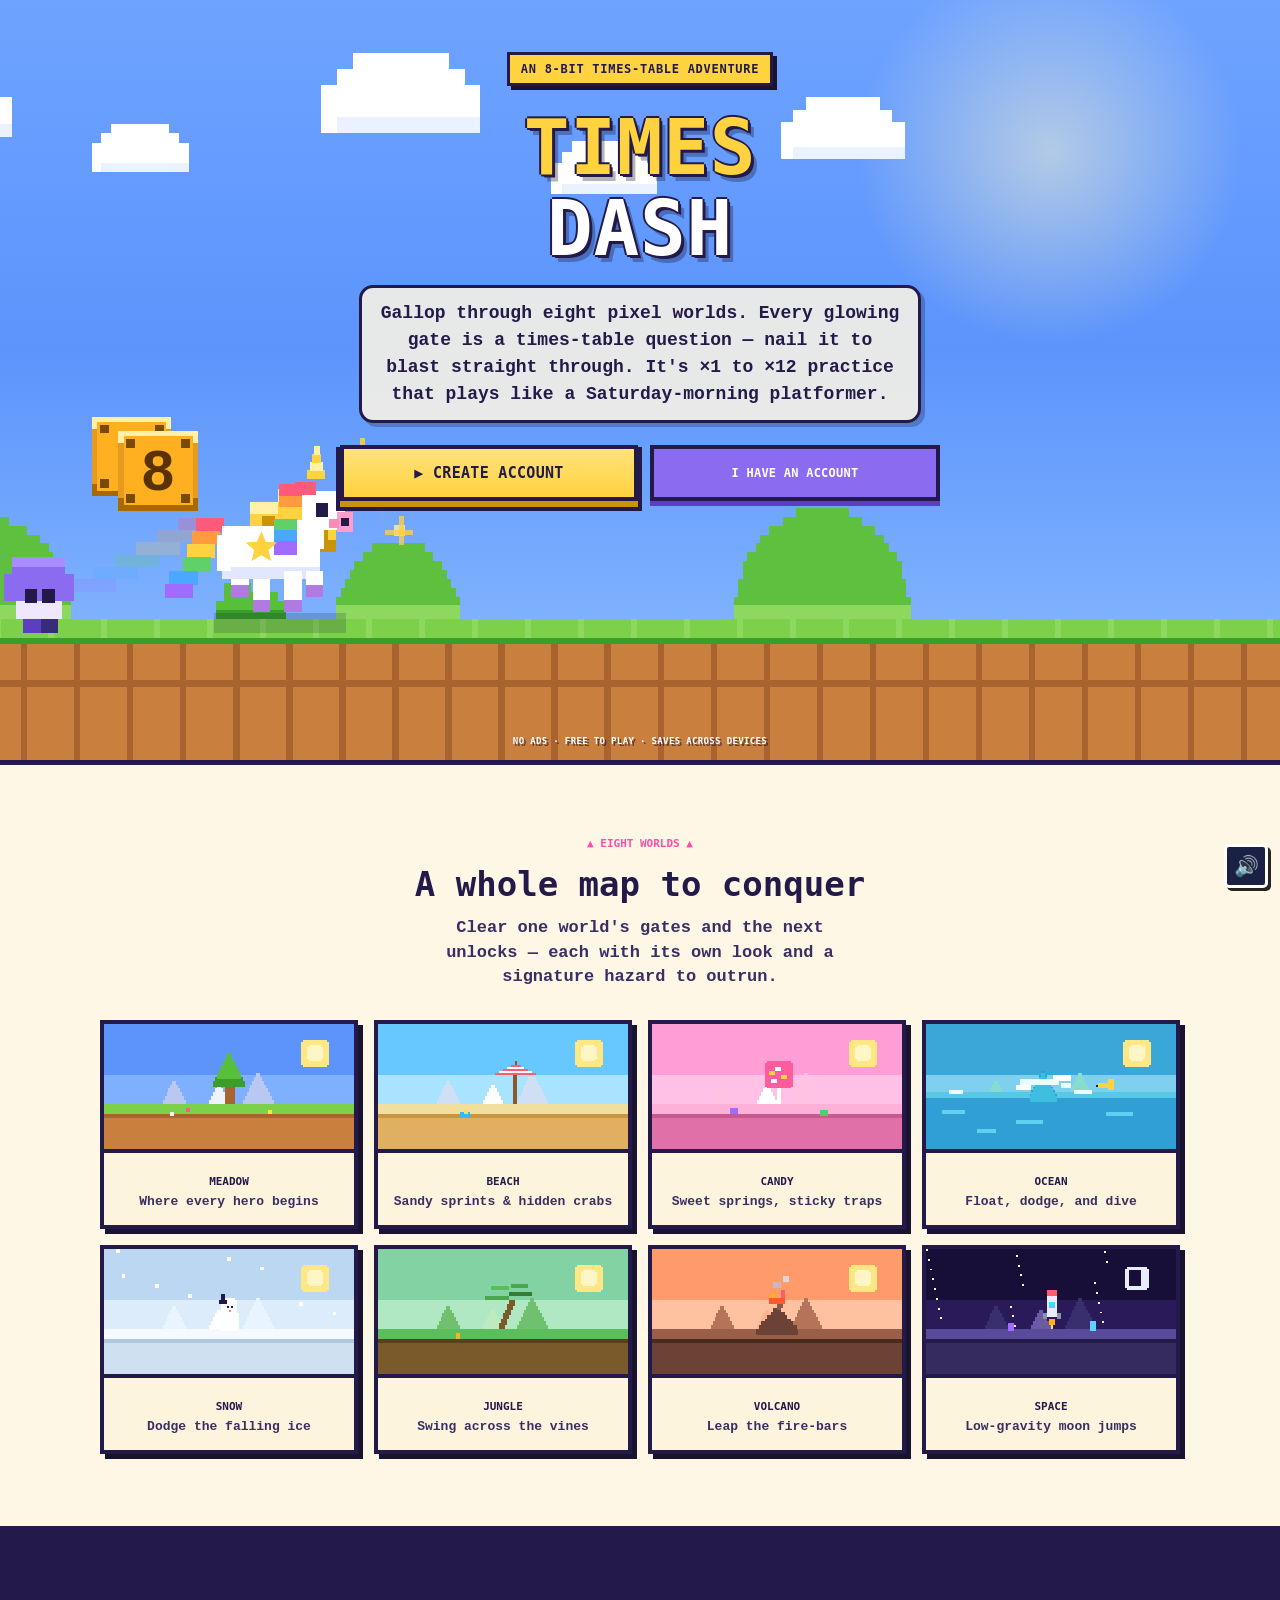
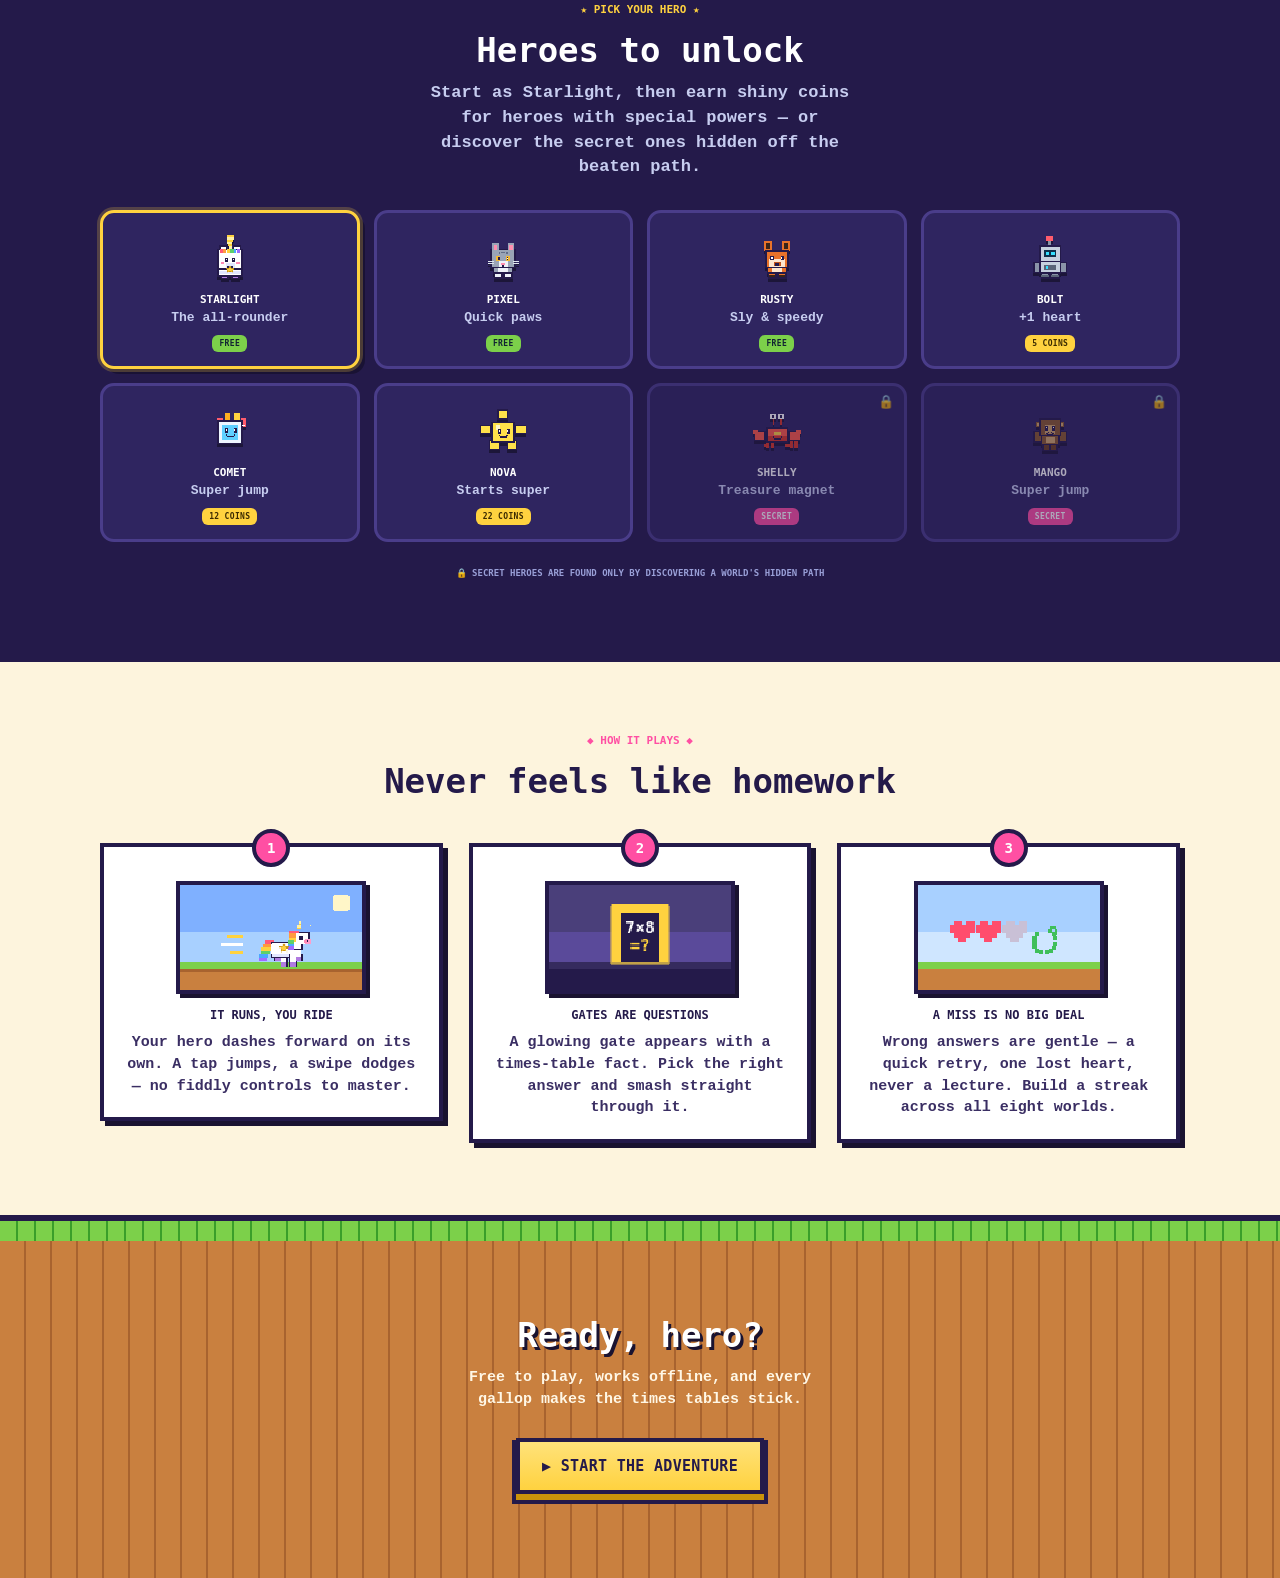
==== index.html @ eac1ff56 "Deploy tth-v100: exit-to-new-home + full-bleed desktop home Co-Authored-By: Claude Opus 4.8 <noreply" ====
<!doctype html>
<html lang="en">
<head>
  <meta charset="utf-8" />
  <meta name="viewport" content="width=device-width, initial-scale=1, viewport-fit=cover, maximum-scale=1, user-scalable=no" />
  <meta name="theme-color" content="#5b3df0" />

  <title>Times Dash</title>
  <meta name="description" content="Times Dash — a free times-tables adventure game with streaks, levels and badges. No ads, no cost." />

  <link rel="manifest" href="manifest.webmanifest" />
  <meta name="apple-mobile-web-app-capable" content="yes" />
  <meta name="mobile-web-app-capable" content="yes" />
  <meta name="apple-mobile-web-app-status-bar-style" content="black-translucent" />
  <meta name="apple-mobile-web-app-title" content="Times Dash" />
  <link rel="apple-touch-icon" href="icons/apple-touch-icon.png" />
  <link rel="icon" href="icons/icon-192.png" />

  <link rel="stylesheet" href="css/styles.css?v=33543551787990099" />
</head>
<body>
  <div id="app">

    <!-- ============ ARCADE SPLASH ============ -->
    <section class="screen screen--splash" data-screen="splash">
      <canvas id="splash-c"></canvas>
    </section>

    <!-- ============ LANDING ============ -->
    <section class="screen screen--landing" data-screen="landing">
      <div class="lp">
        <!-- ===== HERO ===== -->
        <div class="lp-hero">
          <canvas class="lp-scene" id="lp-scene" aria-hidden="true"></canvas>
          <div class="lp-hero__copy">
            <span class="lp-eyebrow">AN 8-BIT TIMES-TABLE ADVENTURE</span>
            <h1 class="lp-logo">TIMES<br /><span>DASH</span></h1>
            <p class="lp-tag">Gallop through eight pixel worlds. Every glowing gate is a times-table question — nail it to blast straight through. It's <b>×1 to ×12</b> practice that plays like a Saturday-morning platformer.</p>
            <div class="lp-cta" id="lp-cta-out">
              <button class="lp-btn lp-btn--play" id="lp-create" data-lp="create">▶ CREATE ACCOUNT</button>
              <button class="lp-btn lp-btn--ghost" id="lp-signin" data-lp="signin">I HAVE AN ACCOUNT</button>
            </div>
            <div class="lp-cta" id="lp-cta-in" hidden>
              <button class="lp-btn lp-btn--play" id="lp-play" data-lp="play">▶ PLAY</button>
            </div>
            <p class="lp-signedin" id="lp-signedin" hidden>You're already signed in as <b id="lp-user-email"></b> · <button class="lp-linkbtn" id="lp-signout">Sign out</button></p>
          </div>
          <div class="lp-trust">NO ADS · FREE TO PLAY · SAVES ACROSS DEVICES</div>
        </div>

        <!-- ===== WORLDS ===== -->
        <section class="lp-sec lp-worlds" id="lp-worlds">
          <div class="lp-kicker">▲ EIGHT WORLDS ▲</div>
          <h2 class="lp-h2">A whole map to conquer</h2>
          <p class="lp-sub">Clear one world's gates and the next unlocks — each with its own look and a signature hazard to outrun.</p>
          <div class="lp-wgrid">
            <div class="lp-wcard"><canvas class="lp-wcard__scene" width="128" height="64" data-world="0"></canvas><div class="lp-wcard__body"><div class="lp-wcard__name">MEADOW</div><div class="lp-wcard__desc">Where every hero begins</div></div></div>
            <div class="lp-wcard"><canvas class="lp-wcard__scene" width="128" height="64" data-world="1"></canvas><div class="lp-wcard__body"><div class="lp-wcard__name">BEACH</div><div class="lp-wcard__desc">Sandy sprints &amp; hidden crabs</div></div></div>
            <div class="lp-wcard"><canvas class="lp-wcard__scene" width="128" height="64" data-world="2"></canvas><div class="lp-wcard__body"><div class="lp-wcard__name">CANDY</div><div class="lp-wcard__desc">Sweet springs, sticky traps</div></div></div>
            <div class="lp-wcard"><canvas class="lp-wcard__scene" width="128" height="64" data-world="3"></canvas><div class="lp-wcard__body"><div class="lp-wcard__name">OCEAN</div><div class="lp-wcard__desc">Float, dodge, and dive</div></div></div>
            <div class="lp-wcard"><canvas class="lp-wcard__scene" width="128" height="64" data-world="4"></canvas><div class="lp-wcard__body"><div class="lp-wcard__name">SNOW</div><div class="lp-wcard__desc">Dodge the falling ice</div></div></div>
            <div class="lp-wcard"><canvas class="lp-wcard__scene" width="128" height="64" data-world="5"></canvas><div class="lp-wcard__body"><div class="lp-wcard__name">JUNGLE</div><div class="lp-wcard__desc">Swing across the vines</div></div></div>
            <div class="lp-wcard"><canvas class="lp-wcard__scene" width="128" height="64" data-world="6"></canvas><div class="lp-wcard__body"><div class="lp-wcard__name">VOLCANO</div><div class="lp-wcard__desc">Leap the fire-bars</div></div></div>
            <div class="lp-wcard"><canvas class="lp-wcard__scene" width="128" height="64" data-world="7"></canvas><div class="lp-wcard__body"><div class="lp-wcard__name">SPACE</div><div class="lp-wcard__desc">Low-gravity moon jumps</div></div></div>
          </div>
        </section>

        <!-- ===== HEROES ===== -->
        <section class="lp-sec lp-heroes">
          <div class="lp-kicker">★ PICK YOUR HERO ★</div>
          <h2 class="lp-h2">Heroes to unlock</h2>
          <p class="lp-sub">Start as Starlight, then earn shiny coins for heroes with special powers — or discover the secret ones hidden off the beaten path.</p>
          <div class="lp-hgrid">
            <div class="lp-hcard lp-hcard--star"><canvas class="lp-hcard__ava" width="80" height="60" data-hero="unicorn"></canvas><div class="lp-hcard__name">STARLIGHT</div><div class="lp-hcard__role">The all-rounder</div><span class="lp-tag2 lp-tag2--free">FREE</span></div>
            <div class="lp-hcard"><canvas class="lp-hcard__ava" width="80" height="60" data-hero="cat"></canvas><div class="lp-hcard__name">PIXEL</div><div class="lp-hcard__role">Quick paws</div><span class="lp-tag2 lp-tag2--free">FREE</span></div>
            <div class="lp-hcard"><canvas class="lp-hcard__ava" width="80" height="60" data-hero="fox"></canvas><div class="lp-hcard__name">RUSTY</div><div class="lp-hcard__role">Sly &amp; speedy</div><span class="lp-tag2 lp-tag2--free">FREE</span></div>
            <div class="lp-hcard"><canvas class="lp-hcard__ava" width="80" height="60" data-hero="robo"></canvas><div class="lp-hcard__name">BOLT</div><div class="lp-hcard__role">+1 heart</div><span class="lp-tag2 lp-tag2--power">5 COINS</span></div>
            <div class="lp-hcard"><canvas class="lp-hcard__ava" width="80" height="60" data-hero="comet"></canvas><div class="lp-hcard__name">COMET</div><div class="lp-hcard__role">Super jump</div><span class="lp-tag2 lp-tag2--power">12 COINS</span></div>
            <div class="lp-hcard"><canvas class="lp-hcard__ava" width="80" height="60" data-hero="nova"></canvas><div class="lp-hcard__name">NOVA</div><div class="lp-hcard__role">Starts super</div><span class="lp-tag2 lp-tag2--power">22 COINS</span></div>
            <div class="lp-hcard lp-hcard--locked"><span class="lp-lock">🔒</span><canvas class="lp-hcard__ava" width="80" height="60" data-hero="shelly"></canvas><div class="lp-hcard__name">SHELLY</div><div class="lp-hcard__role">Treasure magnet</div><span class="lp-tag2 lp-tag2--secret">SECRET</span></div>
            <div class="lp-hcard lp-hcard--locked"><span class="lp-lock">🔒</span><canvas class="lp-hcard__ava" width="80" height="60" data-hero="mango"></canvas><div class="lp-hcard__name">MANGO</div><div class="lp-hcard__role">Super jump</div><span class="lp-tag2 lp-tag2--secret">SECRET</span></div>
          </div>
          <p class="lp-note">🔒 SECRET HEROES ARE FOUND ONLY BY DISCOVERING A WORLD'S HIDDEN PATH</p>
        </section>

        <!-- ===== HOW IT PLAYS ===== -->
        <section class="lp-sec lp-how">
          <div class="lp-kicker">◆ HOW IT PLAYS ◆</div>
          <h2 class="lp-h2">Never feels like homework</h2>
          <div class="lp-steps">
            <div class="lp-step"><div class="lp-step__n">1</div><div class="lp-step__ill"><canvas class="lp-step__scene" width="132" height="76" data-how="0"></canvas></div><div class="lp-step__t">IT RUNS, YOU RIDE</div><div class="lp-step__d">Your hero dashes forward on its own. A tap jumps, a swipe dodges — no fiddly controls to master.</div></div>
            <div class="lp-step"><div class="lp-step__n">2</div><div class="lp-step__ill"><canvas class="lp-step__scene" width="132" height="76" data-how="1"></canvas></div><div class="lp-step__t">GATES ARE QUESTIONS</div><div class="lp-step__d">A glowing gate appears with a times-table fact. Pick the right answer and smash straight through it.</div></div>
            <div class="lp-step"><div class="lp-step__n">3</div><div class="lp-step__ill"><canvas class="lp-step__scene" width="132" height="76" data-how="2"></canvas></div><div class="lp-step__t">A MISS IS NO BIG DEAL</div><div class="lp-step__d">Wrong answers are gentle — a quick retry, one lost heart, never a lecture. Build a streak across all eight worlds.</div></div>
          </div>
        </section>

        <!-- ===== FINAL CTA ===== -->
        <section class="lp-final">
          <div class="lp-final__grass"></div>
          <div class="lp-final__inner">
            <h2 class="lp-h2 lp-h2--light">Ready, hero?</h2>
            <p class="lp-final__sub">Free to play, works offline, and every gallop makes the times tables stick.</p>
            <button class="lp-btn lp-btn--play" id="lp-create2" data-lp="create">▶ START THE ADVENTURE</button>
          </div>
        </section>
      </div>
    </section>

    <!-- ============ PROFILES PICKER ============ -->
    <section class="screen screen--profiles" data-screen="profiles">
      <div class="profiles-head">
        <h1 class="profiles__title">Who's playing?</h1>
        <p class="profiles__sub">Tap your character</p>
      </div>
      <div class="profiles-grid" id="profiles-grid"></div>
    </section>

    <!-- ============ SIGN IN (parent) ============ -->
    <section class="screen screen--signin" data-screen="signin">
      <div class="topbar">
        <button class="btn-back" id="si-back" aria-label="Back">‹</button>
        <h2 class="topbar__title">Sign in</h2><div class="topbar__spacer"></div>
      </div>
      <div class="cloud-intro">
        <span class="cloud-intro__emoji">👋</span>
        <p class="cloud-intro__text">Sign in with your family account to load your kids and their progress on this device.</p>
      </div>
      <p class="picker-label">Email</p>
      <input class="name-input" id="si-email" type="email" autocomplete="email" autocapitalize="off" placeholder="you@example.com" />
      <p class="picker-label">Password</p>
      <input class="name-input" id="si-pass" type="password" autocomplete="current-password" placeholder="Your password" />
      <p class="cloud-err" id="si-err" hidden></p>
      <p class="cloud-msg" id="si-msg" hidden></p>
      <button class="btn-primary" id="si-go" disabled>Sign in ➜</button>
      <button class="link-btn" id="si-forgot" type="button">Forgot password?</button>
    </section>

    <!-- ============ CREATE FAMILY ACCOUNT (parent) ============ -->
    <section class="screen screen--signup" data-screen="signup">
      <div class="topbar">
        <button class="btn-back" id="su-back" aria-label="Back">‹</button>
        <h2 class="topbar__title">Create account</h2><div class="topbar__spacer"></div>
      </div>
      <div class="cloud-intro">
        <span class="cloud-intro__emoji">🏡</span>
        <p class="cloud-intro__text">Create a family account. Next you'll add your kids — their progress saves here and follows you to any device.</p>
      </div>
      <p class="picker-label">Parent email</p>
      <input class="name-input" id="su-email" type="email" autocomplete="email" autocapitalize="off" placeholder="you@example.com" />
      <p class="picker-label">Password (6+ characters)</p>
      <input class="name-input" id="su-pass" type="password" autocomplete="new-password" placeholder="Choose a password" />
      <p class="picker-label">Confirm password</p>
      <input class="name-input" id="su-pass2" type="password" autocomplete="new-password" placeholder="Type it again" />
      <p class="cloud-err" id="su-err" hidden></p>
      <button class="btn-primary" id="su-next">Next: add your kids ➜</button>
    </section>

    <!-- ============ ADD KIDS (signup step 2) ============ -->
    <section class="screen screen--kids" data-screen="kids">
      <div class="topbar">
        <button class="btn-back" id="kids-back" aria-label="Back">‹</button>
        <h2 class="topbar__title">Add your kids</h2><div class="topbar__spacer"></div>
      </div>
      <div class="kids-list" id="kids-list"></div>
      <p class="rep-note" id="kids-count">No kids yet — add at least one.</p>
      <p class="picker-label">Kid's name</p>
      <input class="name-input" id="kid-name" type="text" maxlength="16" autocomplete="off" autocapitalize="words" placeholder="e.g. Mia" />
      <p class="picker-label">Pick a character</p>
      <div class="avatar-grid" id="kid-avatars"></div>
      <p class="cloud-err" id="kids-err" hidden></p>
      <button class="btn-secondary" id="kid-add" disabled>＋ Add this kid</button>
      <button class="btn-primary" id="kids-done" disabled>Start playing 🎉</button>
    </section>

    <!-- ============ RESET PASSWORD (from email link) ============ -->
    <section class="screen screen--reset" data-screen="reset">
      <div class="cloud-intro">
        <span class="cloud-intro__emoji">🔑</span>
        <p class="cloud-intro__text">Set a new password for your family account.</p>
      </div>
      <p class="picker-label">New password (6+ characters)</p>
      <input class="name-input" id="rp-pass" type="password" autocomplete="new-password" placeholder="New password" />
      <p class="picker-label">Confirm new password</p>
      <input class="name-input" id="rp-pass2" type="password" autocomplete="new-password" placeholder="Type it again" />
      <p class="cloud-err" id="rp-err" hidden></p>
      <button class="btn-primary" id="rp-go" disabled>Set password &amp; sign in ➜</button>
    </section>

    <!-- ============ ACCOUNT SETTINGS (from Grown-ups) ============ -->
    <section class="screen screen--account" data-screen="account">
      <div class="topbar">
        <button class="btn-back" id="ac-back" aria-label="Back">‹</button>
        <h2 class="topbar__title">Account</h2><div class="topbar__spacer"></div>
      </div>
      <p class="cloud-msg" id="ac-msg" hidden></p>
      <p class="cloud-err" id="ac-err" hidden></p>
      <p class="picker-label">Account email</p>
      <input class="name-input" id="ac-email" type="email" autocomplete="email" autocapitalize="off" placeholder="you@example.com" />
      <button class="btn-secondary" id="ac-email-go">Update email</button>
      <p class="picker-label" style="margin-top:20px">New password (6+ characters)</p>
      <input class="name-input" id="ac-newpass" type="password" autocomplete="new-password" placeholder="New password" />
      <p class="picker-label">Confirm new password</p>
      <input class="name-input" id="ac-newpass2" type="password" autocomplete="new-password" placeholder="Type it again" />
      <button class="btn-secondary" id="ac-pass-go">Change password</button>
    </section>

    <!-- ============ NEW PROFILE ============ -->
    <section class="screen screen--profile-new" data-screen="profile-new">
      <div class="topbar">
        <button class="btn-back" id="pn-back" aria-label="Back">‹</button>
        <h2 class="topbar__title" id="pn-title">New Player</h2><div class="topbar__spacer"></div>
      </div>
      <p class="picker-label">Pick a character</p>
      <div class="avatar-grid" id="avatar-grid"></div>
      <p class="picker-label">What's your name?</p>
      <input class="name-input" id="pn-name" type="text" maxlength="12" autocomplete="off"
             autocapitalize="words" placeholder="Type a name" />
      <button class="btn-primary" id="pn-create" disabled>Create player 🎉</button>
    </section>

    <!-- ============ HOME / DASHBOARD ============ -->
    <section class="screen screen--home is-active" data-screen="home">
      <div class="ql">
        <header class="ql-hud">
          <button class="ql-chip ql-who" id="player-switch" aria-label="Switch player">
            <span class="ql-av"><canvas id="ps-av-c" width="40" height="40" aria-hidden="true"></canvas></span>
            <span class="ql-who__meta">
              <span class="ql-who__name" id="ps-name">Player</span>
              <span class="ql-who__lvl"><span class="ql-star">★</span> Lv. <b id="level-num">1</b> · <span id="rank-name">Rookie</span></span>
            </span>
            <span class="cloud-badge" id="cloud-badge" hidden aria-label="Saved online">☁︎</span>
          </button>
          <div class="ql-chip ql-xp"><span class="ql-xpbar"><i id="xp-fill"></i></span><span class="ql-xpnum" id="xp-text">0 XP</span></div>
          <div class="ql-spacer"></div>
          <button class="ql-chip ql-stat" data-go="badges" aria-label="Your streak">
            <canvas class="streak-flame-c" data-pix="flame" data-s="2" aria-hidden="true"></canvas>
            <span class="ql-stat__col"><b class="streak-num" id="streak-num">0</b><small>DAY STREAK</small></span>
            <span class="streak-freeze" id="streak-freeze" hidden title="Streak freeze ready">❄️</span>
          </button>
          <div class="ql-chip ql-stat"><canvas data-pix="coin" data-s="2" aria-hidden="true"></canvas><b id="hub-coins">0</b></div>
          <div class="ql-chip ql-stat"><canvas data-pix="gem" data-s="2" aria-hidden="true"></canvas><b id="hub-gems">0</b></div>
        </header>

        <div class="ql-stage">
          <div class="ql-titlebar"><h1 class="ql-title"><span class="ql-s">★</span> QUEST LAND <span class="ql-s">★</span></h1><p class="ql-sub">Choose your next world!</p></div>
          <div class="ql-rows" id="ql-worlds"></div>
          <div class="ql-ground">
            <div class="ql-primary">
              <button class="ql-btn ql-btn--daily" id="daily-challenge">
                <span class="ql-bic"><canvas data-pix="bolt" data-s="3" aria-hidden="true"></canvas></span>
                <span class="ql-bt"><b>Daily Quest</b><small id="cta-sub">20 questions</small></span>
              </button>
              <button class="ql-btn ql-btn--practice" data-go="practice-setup">
                <span class="ql-bic"><canvas data-pix="target" data-s="3" aria-hidden="true"></canvas></span>
                <span class="ql-bt"><b>Practice</b><small>Train tricky questions</small></span>
              </button>
              <button class="ql-btn ql-btn--badges" data-go="badges">
                <span class="ql-bic"><canvas data-pix="star" data-s="3" aria-hidden="true"></canvas></span>
                <span class="ql-bt"><b>Badges</b><small id="badge-sub">See your rewards</small></span>
              </button>
            </div>
            <div class="ql-secondary">
              <button class="ql-schip" id="ql-heroes"><span class="ql-schip__ic">🦄</span> HEROES</button>
              <button class="ql-schip" data-go="parent"><span class="ql-schip__ic">🔒</span> GROWN-UPS</button>
              <button class="ql-schip" data-go="feedback"><span class="ql-schip__ic">💬</span> FEEDBACK</button>
            </div>
          </div>
        </div>
      </div>
    </section>

    <!-- ============ LEARN ============ -->
    <section class="screen screen--learn" data-screen="learn">
      <div class="topbar">
        <button class="btn-back" data-go="home" aria-label="Back home">‹</button>
        <h2 class="topbar__title">Learn</h2><div class="topbar__spacer"></div>
      </div>
      <p class="picker-label">Pick a table to study</p>
      <div class="number-grid" id="learn-picker"></div>
      <div class="table-list" id="learn-table" hidden></div>
    </section>

    <!-- ============ QUIZ SETUP ============ -->
    <section class="screen screen--setup" data-screen="quiz-setup">
      <div class="topbar">
        <button class="btn-back" data-go="home" aria-label="Back home">‹</button>
        <h2 class="topbar__title">Quiz</h2><div class="topbar__spacer"></div>
      </div>
      <p class="picker-label">Which tables?</p>
      <div class="number-grid number-grid--multi" id="quiz-picker"></div>
      <div class="setup-actions">
        <button class="chip" data-select-all="quiz">All 1–12</button>
        <button class="chip" data-clear="quiz">Clear</button>
      </div>
      <div class="seg" id="quiz-mode">
        <span class="seg__label">Answers:</span>
        <button class="seg__btn is-on" data-mode="type">⌨️ Type</button>
        <button class="seg__btn" data-mode="choose">👆 Choose</button>
      </div>
      <div class="seg" id="quiz-length">
        <span class="seg__label">Questions:</span>
        <button class="seg__btn" data-len="10">10</button>
        <button class="seg__btn is-on" data-len="15">15</button>
        <button class="seg__btn" data-len="25">25</button>
      </div>
      <button class="btn-primary" id="quiz-start" disabled>Start Quiz ➜</button>
    </section>

    <!-- ============ PRACTICE SETUP ============ -->
    <section class="screen screen--setup" data-screen="practice-setup">
      <div class="topbar">
        <button class="btn-back" data-go="home" aria-label="Back home">‹</button>
        <h2 class="topbar__title">Practice</h2><div class="topbar__spacer"></div>
      </div>
      <div class="practice-intro">
        <span class="practice-intro__emoji">🎯</span>
        <h3 class="practice-intro__title">Your Tricky Ones</h3>
        <p class="practice-intro__text">We'll pick the facts you keep missing and mix up the games — no timer, unlimited tries. Just play!</p>
      </div>
      <button class="btn-primary" id="practice-weak">🎯 Practice My Tricky Ones ➜</button>
    </section>

    <!-- ============ PLAY (typed / choose quiz + daily challenge) ============ -->
    <section class="screen screen--play" data-screen="play">
      <div class="topbar">
        <button class="btn-back" id="play-quit" aria-label="Quit">‹</button>
        <div class="quiz-progress"><div class="quiz-progress__bar" id="play-bar"></div></div>
        <div class="combo" id="combo" hidden>x<span id="combo-num">2</span> 🔥</div>
      </div>

      <div class="play-scoreline">
        <span id="play-counter">1 / 15</span>
        <span id="play-xp">✦ 0 XP</span>
      </div>

      <div class="timerbar" id="timerbar" hidden><div class="timerbar__fill" id="timerbar-fill"></div></div>

      <div class="question" id="play-question">7 × 8</div>

      <!-- type mode -->
      <div class="answer-box" id="answer-box">
        <span id="answer-display" class="answer-display">?</span>
      </div>
      <div class="feedback" id="play-feedback" aria-live="polite"></div>

      <div class="keypad" id="keypad">
        <button class="key" data-key="1">1</button>
        <button class="key" data-key="2">2</button>
        <button class="key" data-key="3">3</button>
        <button class="key" data-key="4">4</button>
        <button class="key" data-key="5">5</button>
        <button class="key" data-key="6">6</button>
        <button class="key" data-key="7">7</button>
        <button class="key" data-key="8">8</button>
        <button class="key" data-key="9">9</button>
        <button class="key key--del" data-key="del">⌫</button>
        <button class="key" data-key="0">0</button>
        <button class="key key--enter" data-key="enter">✓</button>
      </div>

      <!-- choose mode -->
      <div class="answers" id="play-answers" hidden></div>
    </section>

    <!-- ============ ADVENTURE — 8-bit Quest Land (daily quest) ============ -->
    <section class="screen screen--adv" data-screen="adventure">
      <div id="adv-game">
        <canvas id="adv-c" aria-label="A side-scrolling math adventure"></canvas>

        <div class="adv8-hud hidden" id="adv-hud">
          <div class="adv8-box" id="adv-hearts"></div>
          <div class="adv8-box adv8-hmid"><span id="adv-gate">GATE 1/4</span><small id="adv-level">MEADOW</small></div>
          <div class="adv8-box" id="adv-coins"><canvas id="adv-coin-icon" width="8" height="8"></canvas><span id="adv-coinN">0</span><span class="adv8-gem" aria-hidden="true">◆</span><span id="adv-gemN">0</span></div>
        </div>
        <div id="adv-pmap" class="hidden"><div id="adv-pmapTrack"></div><div id="adv-pmapFill"></div><div id="adv-pmapTicks"></div><canvas id="adv-pmapHero" width="12" height="12"></canvas></div>
        <div id="adv-tapHint" class="hidden">TAP = JUMP · HOLD = HIGHER · TAP AGAIN = DOUBLE</div>
        <button id="adv-quit" class="hidden" aria-label="Back to map">‹ MAP</button>

        <div id="adv-math" class="hidden">
          <div id="adv-sheet">
            <div class="adv8-tag">◆ GATE — SOLVE TO PASS ◆</div>
            <div id="adv-mq">7 × 8</div>
            <div id="adv-mabox"><span id="adv-mdisp" class="ph">?</span></div>
            <div id="adv-mhint" class="adv8-hint" aria-live="polite"></div>
            <div class="adv8-kpad" id="adv-kpad">
              <button class="key" data-k="1">1</button><button class="key" data-k="2">2</button><button class="key" data-k="3">3</button>
              <button class="key" data-k="4">4</button><button class="key" data-k="5">5</button><button class="key" data-k="6">6</button>
              <button class="key" data-k="7">7</button><button class="key" data-k="8">8</button><button class="key" data-k="9">9</button>
              <button class="key key--del" data-k="del" aria-label="delete">⌫</button>
              <button class="key" data-k="0">0</button>
              <button class="key key--enter" data-k="enter" aria-label="enter">✓</button>
            </div>
          </div>
        </div>

        <div id="adv-mapOv" class="adv8-ov adv8-ov--map">
          <div class="map-stage">
            <canvas id="adv-mapCanvas"></canvas>
            <h1 class="map-title">★ QUEST LAND ★</h1>
            <button class="adv8-close" id="adv-map-close" aria-label="Back home">✕</button>
            <div class="map-dock">
              <div id="adv-charRow"></div>
              <div class="adv8-hint" id="adv-gemInfo"></div>
              <div class="adv8-hint map-foot">Pick a hero, then tap a level — locked levels open as you win</div>
            </div>
          </div>
        </div>

        <div id="adv-winOv" class="adv8-ov hidden">
          <div class="adv8-scrim"></div>
          <div class="adv8-panel">
            <div class="adv8-burst" id="adv-burst" aria-hidden="true"></div>
            <h1 id="adv-winTitle">LEVEL CLEAR!</h1>
            <div class="adv8-starrow" id="adv-winStars"></div>
            <p id="adv-winMsg"></p>
            <div class="adv8-unlocks" id="adv-winUnlocks"></div>
            <div class="adv8-btnrow"><button class="adv8-btn" id="adv-nextBtn">NEXT ➜</button><button class="adv8-btn ghost" id="adv-mapBtn">MAP</button><button class="adv8-btn ghost" id="adv-homeBtn">HOME</button></div>
          </div>
        </div>

        <div id="adv-failOv" class="adv8-ov hidden">
          <div class="adv8-scrim"></div>
          <div class="adv8-panel adv8-panel--fail">
            <div class="adv8-fail-hearts" id="adv-fail-hearts" aria-hidden="true"></div>
            <h1>GAME OVER</h1>
            <p>Out of hearts — give it another go!</p>
            <div class="adv8-btnrow"><button class="adv8-btn adv8-btn--big" id="adv-retryBtn">↻ RETRY</button><button class="adv8-btn ghost" id="adv-mapBtn2">MAP</button><button class="adv8-btn ghost" id="adv-homeBtn2">HOME</button></div>
          </div>
        </div>
      </div>
    </section>

    <!-- ============ RESULTS ============ -->
    <section class="screen screen--results" data-screen="results">
      <div class="results-burst" id="results-burst" aria-hidden="true"></div>
      <h2 class="results__title" id="results-title">Great job!</h2>
      <div class="results__score" id="results-score">12 / 15</div>
      <div class="results__stars" id="results-stars"></div>
      <div class="results__row">
        <div class="results__stat"><b id="results-xp">+0</b><span>XP earned</span></div>
        <div class="results__stat"><b id="results-acc">0%</b><span>accuracy</span></div>
        <div class="results__stat"><b id="results-streak">0</b><span>day streak</span></div>
      </div>
      <div class="badge-unlocks" id="badge-unlocks"></div>
      <p class="results__msg" id="results-msg"></p>
      <div class="results-actions">
        <button class="btn-primary" id="results-again">Play again</button>
        <button class="btn-secondary" data-go="home">Home</button>
      </div>
    </section>

    <!-- ============ BADGES / REWARDS (kid) ============ -->
    <section class="screen screen--badges" data-screen="badges">
      <div class="topbar">
        <button class="btn-back" data-go="home" aria-label="Back home">‹</button>
        <h2 class="topbar__title">My Rewards</h2><div class="topbar__spacer"></div>
      </div>
      <div class="hero-stats">
        <div class="hero-stat"><b id="hs-level">1</b><span>Level</span></div>
        <div class="hero-stat"><b id="hs-streak">0</b><span>Day streak 🔥</span></div>
        <div class="hero-stat"><b id="hs-best">0</b><span>Best streak</span></div>
      </div>
      <p class="picker-label">Badges</p>
      <div class="badge-grid" id="badge-grid"></div>
    </section>

    <!-- ============ PARENT REPORT (gated) ============ -->
    <!-- ============ FEEDBACK ============ -->
    <section class="screen screen--feedback" data-screen="feedback">
      <div class="topbar">
        <button class="btn-back" data-go="home" aria-label="Back home">‹</button>
        <h2 class="topbar__title">Feedback</h2><div class="topbar__spacer"></div>
      </div>
      <div class="fb-wrap">
        <div class="fb-intro">
          <p class="fb-lead">Times Dash is a <b>free</b> project made for kids — no ads, no cost.</p>
          <p class="fb-sub">Got an idea, a bug, or just want to say hi? Tell us! 🦄</p>
        </div>
        <div class="fb-form" id="fb-form">
          <label class="fb-label" for="fb-name">Your name <span>(optional)</span></label>
          <input class="fb-input" id="fb-name" type="text" maxlength="40" placeholder="e.g. Ella" autocomplete="off" />
          <label class="fb-label" for="fb-msg">Your message</label>
          <textarea class="fb-input fb-textarea" id="fb-msg" maxlength="1000" rows="5" placeholder="What do you think of Times Dash?"></textarea>
          <div class="fb-rate" id="fb-rate" role="group" aria-label="Rating">
            <span class="fb-rate__lab">How fun is it?</span>
            <button type="button" class="fb-star" data-star="1">★</button>
            <button type="button" class="fb-star" data-star="2">★</button>
            <button type="button" class="fb-star" data-star="3">★</button>
            <button type="button" class="fb-star" data-star="4">★</button>
            <button type="button" class="fb-star" data-star="5">★</button>
          </div>
          <button class="btn-primary fb-send" id="fb-send">Send feedback</button>
          <p class="fb-status" id="fb-status" role="status" aria-live="polite" hidden></p>
        </div>
        <div class="fb-thanks" id="fb-thanks" hidden>
          <div class="fb-thanks__ic">🎉</div>
          <p class="fb-thanks__t">Thank you!</p>
          <p class="fb-thanks__s">Your feedback landed. It really helps.</p>
          <button class="btn-primary" data-go="home">Back to the game</button>
        </div>

        <!-- admin only -->
        <div class="fb-admin" id="fb-admin" hidden>
          <h3 class="fb-admin__h">Admin — the numbers</h3>
          <div class="fb-stats" id="fb-stats">
            <div class="fb-stat"><b id="fb-st-accounts">–</b><span>Accounts</span></div>
            <div class="fb-stat"><b id="fb-st-players">–</b><span>Players</span></div>
            <div class="fb-stat"><b id="fb-st-new">–</b><span>New this week</span></div>
            <div class="fb-stat"><b id="fb-st-fb">–</b><span>Feedback</span></div>
          </div>
          <h3 class="fb-admin__h">What people are saying</h3>
          <div class="fb-list" id="fb-list"><p class="fb-empty">Loading…</p></div>
        </div>
      </div>
    </section>

    <section class="screen screen--parent" data-screen="parent">
      <div class="topbar">
        <button class="btn-back" data-go="home" aria-label="Back home">‹</button>
        <h2 class="topbar__title">Parent Report</h2><div class="topbar__spacer"></div>
      </div>

      <!-- gate -->
      <div class="gate" id="parent-gate">
        <div class="gate__lock">🔒</div>
        <p class="gate__label">Grown-up check — enter the account password for <b id="gate-email"></b>:</p>
        <input class="gate__input gate__input--pw" id="gate-input" type="password" autocomplete="current-password" placeholder="Password" />
        <p class="gate__err" id="gate-err" hidden>Wrong password — try again.</p>
        <button class="btn-primary" id="gate-go">Unlock</button>
      </div>

      <!-- report -->
      <div id="parent-report" hidden>
        <p class="rep-who" id="rep-who"></p>
        <div class="rep-grid">
          <div class="rep-cell"><b id="rep-acc">0%</b><span>Overall accuracy</span></div>
          <div class="rep-cell"><b id="rep-total">0</b><span>Questions answered</span></div>
          <div class="rep-cell"><b id="rep-time">0m</b><span>Time practising</span></div>
          <div class="rep-cell"><b id="rep-streak">0</b><span>Current streak</span></div>
        </div>

        <div class="rep-cols">
          <section class="rep-section rep-section--snap">
            <div class="rep-mastery" id="rep-mastery"></div>
            <div class="rep-insight" id="rep-insight"></div>
          </section>

          <section class="rep-section">
            <h3 class="rep-h">Practice this week</h3>
            <div class="activity" id="rep-activity"></div>
            <p class="rep-note" id="rep-active-note"></p>
          </section>

          <section class="rep-section">
            <h3 class="rep-h">Progress over time</h3>
            <div class="rep-trend" id="rep-trend"></div>
          </section>

          <section class="rep-section">
            <h3 class="rep-h">Accuracy by table</h3>
            <div class="tablebars" id="rep-tablebars"></div>
          </section>

          <section class="rep-section">
            <h3 class="rep-h">Trickiest facts <span class="rep-sub">(needs the most work)</span></h3>
            <div class="tricky" id="rep-tricky"></div>
            <button class="btn-practice" id="rep-practice-weak" hidden>▶ Practice these now</button>
          </section>

          <section class="rep-section">
            <h3 class="rep-h">Fluency <span class="rep-sub">(known &amp; automatic?)</span></h3>
            <div class="fluency" id="rep-fluency"></div>
          </section>

          <section class="rep-section">
            <h3 class="rep-h">Fact mastery map</h3>
            <p class="rep-note">Each square is a fact. Green = strong, red = needs work, grey = not tried yet.</p>
            <div class="heatmap" id="rep-heatmap"></div>
          </section>

          <section class="rep-section">
            <h3 class="rep-h">Settings</h3>
            <div class="goal-setter">
              <span>Daily goal</span>
              <div class="goal-stepper">
                <button class="step" id="goal-minus">–</button>
                <b id="goal-value">20</b>
                <button class="step" id="goal-plus">+</button>
                <span class="goal-unit">questions/day</span>
              </div>
            </div>

            <div class="focus-block">
              <div class="focus-head">
                <span>Daily Challenge tables</span>
                <span class="focus-actions">
                  <button class="chip chip--sm" id="focus-all">All 1–12</button>
                  <button class="chip chip--sm" id="focus-hard">Hard 6–12</button>
                </span>
              </div>
              <p class="rep-note">Tap to choose which tables her Daily Challenge draws from.</p>
              <div class="mini-grid" id="focus-picker"></div>
            </div>

            <div class="toggle-row">
              <span class="toggle-row__label">Streak freeze ❄️
                <span class="toggle-row__hint">Forgive one missed day (once a week) so an off day doesn't reset the streak.</span>
              </span>
              <button class="switch" id="freeze-toggle" role="switch" aria-checked="true"><span class="switch__dot"></span></button>
            </div>

            <div class="toggle-row">
              <span class="toggle-row__label">Missing-number gates 🔢
                <span class="toggle-row__hint">Mixes “find the missing number” questions (5 × ? = 25) into the Daily Challenge for deeper understanding.</span>
              </span>
              <button class="switch" id="missing-toggle" role="switch" aria-checked="false"><span class="switch__dot"></span></button>
            </div>
          </section>

          <section class="rep-section">
            <h3 class="rep-h">Players</h3>
            <div class="players-manage" id="players-manage"></div>
            <button class="chip chip--sm" id="players-add">＋ Add player</button>
          </section>

          <section class="rep-section">
            <h3 class="rep-h">Account</h3>
            <button class="btn-secondary" id="manage-account">⚙︎ Change email or password</button>
            <button class="btn-secondary" id="signout-btn">↩︎ Sign out</button>
            <p class="rep-note">Signs the current player out and returns to the sign-in screen. Players saved online can sign back in anytime with their nickname &amp; PIN.</p>
            <button class="btn-secondary btn-reset" id="reset-progress">Reset this player's progress</button>
          </section>
        </div>
      </div>
    </section>
  </div>

  <div id="sound-toggle-wrap">
    <button id="sound-toggle" class="sound-toggle" aria-label="Toggle sound">🔊</button>
  </div>

  <script src="js/app.js?v=33543551787990099"></script>
</body>
</html>
---- css/styles.css ----
:root {
  --bg: #f4f2fb;
  --bg2: #e7e2fb;
  --card: #ffffff;
  --card-2: #f6f4ff;
  --ink: #221a4a;
  --ink-soft: #6f6796;
  --line: #ece8fb;
  --brand: #5b3df0;
  --brand-2: #8a5bff;
  --accent: #ff3d81;
  --cyan: #12c8d6;
  --lime: #27c96a;
  --amber: #ffb020;
  --good: #23c069;
  --bad: #ff4d6d;
  --shadow: 0 10px 26px rgba(60, 34, 150, 0.14);
  --shadow-sm: 0 4px 12px rgba(60, 34, 150, 0.12);
  --radius: 20px;
  --safe-top: env(safe-area-inset-top, 0px);
  --safe-bottom: env(safe-area-inset-bottom, 0px);
}

@media (prefers-color-scheme: dark) {
  :root {
    --bg: #14112a;
    --bg2: #1c1740;
    --card: #211b45;
    --card-2: #2a2356;
    --ink: #f3f0ff;
    --ink-soft: #a99fe0;
    --line: #322a63;
    --shadow: 0 10px 26px rgba(0, 0, 0, 0.42);
    --shadow-sm: 0 4px 12px rgba(0, 0, 0, 0.35);
  }
}

* { box-sizing: border-box; -webkit-tap-highlight-color: transparent; touch-action: manipulation; }
html, body { margin: 0; height: 100%; overscroll-behavior: none; touch-action: manipulation; }
body {
  font-family: -apple-system, BlinkMacSystemFont, "SF Pro Rounded", "Segoe UI", system-ui, sans-serif;
  color: var(--ink);
  background: radial-gradient(120% 60% at 80% -10%, rgba(138,91,255,0.20), transparent 60%),
              radial-gradient(120% 60% at -10% 0%, rgba(255,61,129,0.12), transparent 55%),
              linear-gradient(170deg, var(--bg), var(--bg2));
  background-attachment: fixed;
  -webkit-user-select: none; user-select: none;
  -webkit-font-smoothing: antialiased;
}
#app { max-width: 540px; margin: 0 auto; min-height: 100%; padding: calc(var(--safe-top) + 10px) 16px calc(var(--safe-bottom) + 20px); }

.screen { display: none; animation: fade .28s ease; }
.screen.is-active { display: block; }
@keyframes fade { from { opacity: 0; transform: translateY(8px);} to { opacity: 1; transform: none; } }

/* ---------------- profiles ---------------- */
.screen--profiles { padding-top: 8vh; }
.profiles-head { text-align: center; margin-bottom: 26px; }
.profiles__title { font-size: 34px; font-weight: 900; margin: 0;
  background: linear-gradient(120deg, var(--brand), var(--accent)); -webkit-background-clip: text; background-clip: text; color: transparent; }
.profiles__sub { color: var(--ink-soft); font-weight: 700; margin: 6px 0 0; }
.profiles-grid { display: grid; grid-template-columns: repeat(2, 1fr); gap: 16px; max-width: 420px; margin: 0 auto; }
.pcard { border: none; background: var(--card); border-radius: 22px; padding: 22px 12px 16px; box-shadow: var(--shadow);
  cursor: pointer; display: flex; flex-direction: column; align-items: center; gap: 6px; color: var(--ink); }
.pcard:active { transform: scale(.95); }
.pcard__av { font-size: 54px; line-height: 1; }
.pcard__name { font-size: 19px; font-weight: 800; }
.pcard__meta { font-size: 12px; color: var(--ink-soft); font-weight: 700; }
.pcard--add { border: 2px dashed var(--line); background: transparent; box-shadow: none; justify-content: center; min-height: 130px; }
.pcard--add .pcard__av { color: var(--brand); }
.pcard--signin { border: 2px dashed var(--line); background: transparent; box-shadow: none; justify-content: center; min-height: 130px; }
.pcard--signin .pcard__av { color: #37b7ff; }

.player-switch { display: inline-flex; align-items: center; gap: 7px; border: none; background: var(--card);
  box-shadow: var(--shadow-sm); border-radius: 999px; padding: 6px 12px 6px 8px; margin: 0 0 8px; cursor: pointer; color: var(--ink); }
.player-switch:active { transform: scale(.95); }
.player-switch__av { font-size: 22px; }
.player-switch__name { font-weight: 800; font-size: 15px; }
.player-switch__caret { color: var(--ink-soft); font-weight: 900; font-size: 12px; }

.avatar-grid { display: grid; grid-template-columns: repeat(8, 1fr); gap: 8px; }
.av-btn { border: none; background: var(--card); border-radius: 12px; padding: 8px 0; font-size: 24px; cursor: pointer; box-shadow: var(--shadow-sm); }
.av-btn:active { transform: scale(.9); }
.av-btn.is-on { background: linear-gradient(140deg, var(--brand), var(--brand-2)); box-shadow: 0 6px 14px rgba(91,61,240,.4); }
.name-input { width: 100%; text-align: center; font-size: 22px; font-weight: 800; padding: 14px; border-radius: 14px;
  border: 2px solid var(--line); background: var(--card); color: var(--ink); }
.name-input:focus { outline: none; border-color: var(--brand); }

.players-manage { display: flex; flex-direction: column; gap: 8px; margin-bottom: 10px; }
.pm-row { display: flex; align-items: center; gap: 10px; background: var(--card); border-radius: 12px; padding: 10px 12px; box-shadow: var(--shadow-sm); }
.pm-av { font-size: 24px; }
.pm-name { flex: 1; font-weight: 800; }
.pm-name .pm-active { color: var(--brand); font-size: 11px; font-weight: 800; margin-left: 6px; }
.pm-btn { border: none; background: var(--card-2); color: var(--brand); font-weight: 800; font-size: 13px; padding: 7px 11px; border-radius: 9px; cursor: pointer; }
.pm-btn--del { color: var(--bad); }
.pm-btn--cloud { color: #2f9ad0; }
.pm-cloud { font-size: 12px; color: #2f9ad0; font-weight: 800; padding: 0 4px; }
.pm-btn:active { transform: scale(.92); }

/* cloud sign-in / save-online */
.cloud-badge { font-size: 13px; margin-left: 4px; opacity: .95; }
.cloud-signin-link { display: block; margin: 20px auto 0; border: none; background: transparent; color: var(--brand);
  font-family: inherit; font-weight: 800; font-size: 14px; cursor: pointer; }
.cloud-signin-link:active { opacity: .55; }
.cloud-intro { text-align: center; padding: 16px 18px 2px; }
.cloud-intro__emoji { font-size: 42px; line-height: 1; }
.cloud-intro__text { font-size: 13.5px; line-height: 1.5; color: var(--ink-soft); max-width: 34ch; margin: 10px auto 0; }
.cloud-err { color: var(--bad, #ff5c6c); font-weight: 800; font-size: 13.5px; text-align: center; margin: 12px 0 0; }
.cloud-msg { color: var(--good, #23c069); font-weight: 800; font-size: 13px; text-align: center; margin: 12px 0 0; }
.link-btn { display: block; margin: 14px auto 0; background: none; border: none; color: var(--brand); font-family: inherit; font-weight: 800; font-size: 14px; cursor: pointer; text-decoration: underline; }
.kids-list { display: flex; flex-direction: column; gap: 8px; margin: 4px 0 6px; }
.kid-added { display: flex; align-items: center; gap: 10px; background: var(--card); border-radius: 12px; padding: 10px 14px; box-shadow: var(--shadow-sm); }
.kid-added__av { font-size: 26px; }
.kid-added__name { font-weight: 800; font-size: 16px; }
.gate__input--pw { width: 240px; max-width: 82%; font-size: 20px; letter-spacing: .08em; }
.screen--signin .btn-primary, .screen--signup .btn-primary, .screen--kids .btn-primary, .screen--kids .btn-secondary,
.screen--reset .btn-primary, .screen--account .btn-secondary { margin-top: 16px; }
#manage-account { display: block; width: 100%; margin-bottom: 10px; }

/* ===================== landing / front door (8-bit) ===================== *
 * Commits to a bright daytime-arcade look; every colour is explicit so the
 * OS dark-mode vars can't bleed in. Full-bleed inside the 540px #app column. */
.screen--landing.is-active { display: block; min-height: 100%; }
/* while the landing is up, let it use the full browser width (the game stays a phone column) */
body.lp-full #app { max-width: none; padding: 0; }
.lp {
  --lp-ink:#241a4a; --lp-ink-soft:#3a2e63; --lp-shadow:#1a1330;
  --lp-gold:#ffd23f; --lp-gold-lo:#c9930a; --lp-pink:#ff4fa3;
  --lp-purple:#8b6cf0; --lp-purple-d:#5b3fc0; --lp-cream:#fff7e6; --lp-paper:#fdf4dd;
  --lp-mono:'DejaVu Sans Mono',ui-monospace,"SF Mono","Roboto Mono",Menlo,Consolas,monospace;
  margin: 0; text-align: left; color: var(--lp-ink); background: var(--lp-paper);
}
.lp b { font-weight: 800; }

/* ---- hero ---- */
.lp-hero {
  position: relative; min-height: min(88vh, 760px); overflow: hidden;
  background: linear-gradient(180deg,#6ea3ff 0%,#5c94fc 46%,#8fc0ff 100%);
  display: flex; flex-direction: column;
}
.lp-scene { position: absolute; inset: 0; width: 100%; height: 100%; display: block; image-rendering: pixelated; }
.lp-hero__copy { position: relative; z-index: 3; padding: calc(34px + var(--safe-top)) 18px 0; text-align: center; max-width: 860px; margin: 0 auto; width: 100%; }
.lp-eyebrow {
  display: inline-block; font-family: var(--lp-mono); font-weight: 700; font-size: 10px;
  letter-spacing: .06em; color: var(--lp-ink); background: var(--lp-gold);
  padding: 7px 11px; border: 3px solid var(--lp-ink); box-shadow: 4px 4px 0 var(--lp-shadow); margin-bottom: 16px;
}
.lp-logo {
  font-family: var(--lp-mono); font-weight: 700; font-size: clamp(32px,7vw,76px);
  line-height: 1.06; letter-spacing: .01em; color: var(--lp-gold); margin: 6px 0 0;
  text-shadow: 3px 3px 0 var(--lp-ink), -2px 0 0 var(--lp-ink), 2px 0 0 var(--lp-ink),
               0 -2px 0 var(--lp-ink), 0 2px 0 var(--lp-ink), 6px 7px 0 rgba(26,19,48,.32);
}
.lp-logo span { color: #fff; }
.lp-tag {
  max-width: 34ch; margin: 16px auto 0; font-size: 15.5px; font-weight: 600; line-height: 1.5;
  color: var(--lp-ink); background: rgba(255,247,230,.85); border: 3px solid var(--lp-ink);
  border-radius: 14px; padding: 12px 16px; box-shadow: 4px 4px 0 rgba(26,19,48,.26);
}
.lp-cta { display: flex; flex-direction: column; gap: 12px; margin: 22px auto 0; max-width: 340px; }
.lp-cta[hidden] { display: none; }
#lp-cta-in { justify-content: center; align-items: center; }
#lp-cta-in .lp-btn { flex: 0 0 auto; width: 100%; max-width: 290px; }
.lp-signedin { margin: 14px auto 0; max-width: 40ch; font-family: var(--lp-mono); font-size: 12.5px; font-weight: 700; color: #fff; text-shadow: 1px 1px 0 rgba(0,0,0,.45); }
.lp-signedin b { color: var(--lp-gold); }
.lp-linkbtn { border: none; background: none; color: var(--lp-gold); font-family: inherit; font-weight: 700; font-size: 12.5px; text-decoration: underline; cursor: pointer; padding: 0; }
.lp-btn {
  font-family: var(--lp-mono); font-weight: 700; letter-spacing: .02em; cursor: pointer;
  border: 4px solid var(--lp-ink); display: inline-flex; align-items: center; justify-content: center; gap: 8px;
  transition: transform .06s, box-shadow .06s; color: var(--lp-ink);
}
.lp-btn--play {
  font-size: 15px; background: linear-gradient(180deg,#ffe27a,var(--lp-gold));
  padding: 15px 22px; box-shadow: 0 6px 0 var(--lp-gold-lo), 0 6px 0 4px var(--lp-ink);
}
.lp-btn--play:active { transform: translateY(3px); box-shadow: 0 3px 0 var(--lp-gold-lo), 0 3px 0 4px var(--lp-ink); }
.lp-btn--ghost { font-size: 12px; color: #fff; background: var(--lp-purple); padding: 13px 18px; box-shadow: 0 5px 0 var(--lp-purple-d); }
.lp-btn--ghost:active { transform: translateY(2px); box-shadow: 0 3px 0 var(--lp-purple-d); }
.lp-trust {
  position: relative; z-index: 3; margin-top: auto; padding: 16px 12px 14px; text-align: center;
  font-family: var(--lp-mono); font-weight: 700; font-size: 9px; letter-spacing: .04em; color: #fff;
  text-shadow: 2px 2px 0 rgba(26,19,48,.6);
}

/* ---- generic section (content centered, capped for readability on wide screens) ---- */
.lp-sec { padding: 54px 20px; display: flex; flex-direction: column; align-items: center; text-align: center; }
.lp-sec > * { width: 100%; max-width: 1080px; }
.lp-kicker { font-family: var(--lp-mono); font-weight: 700; font-size: 11px; color: var(--lp-pink); text-align: center; margin-bottom: 12px; }
.lp-h2 { font-family: var(--lp-mono); font-weight: 700; font-size: clamp(17px,5vw,24px); line-height: 1.35; text-align: center; color: var(--lp-ink); margin: 0 0 8px; }
.lp-h2--light { color: #fff; text-shadow: 3px 3px 0 var(--lp-shadow); }
.lp-sub { text-align: center; font-size: 15px; font-weight: 600; color: var(--lp-ink-soft); max-width: 42ch; margin: 0 auto 30px; line-height: 1.45; }

/* ---- worlds ---- */
.lp-worlds { background: var(--lp-cream); border-top: 5px solid var(--lp-ink); border-bottom: 5px solid var(--lp-ink); }
.lp-wgrid { display: grid; grid-template-columns: repeat(2, 1fr); gap: 16px; }
.lp-wcard { background: var(--lp-paper); border: 4px solid var(--lp-ink); box-shadow: 5px 5px 0 var(--lp-shadow); overflow: hidden; }
.lp-wcard__scene { display: block; width: 100%; height: auto; image-rendering: pixelated; border-bottom: 4px solid var(--lp-ink); }
.lp-wcard__body { padding: 12px 10px 14px; text-align: center; }
.lp-wcard__name { font-family: var(--lp-mono); font-weight: 700; font-size: 11px; margin: 10px 0 6px; color: var(--lp-ink); }
.lp-wcard__desc { font-size: 13px; font-weight: 600; color: var(--lp-ink-soft); line-height: 1.3; }

/* ---- heroes ---- */
.lp-heroes { background: var(--lp-ink); }
.lp-heroes .lp-kicker { color: var(--lp-gold); }
.lp-heroes .lp-h2 { color: #fff; }
.lp-heroes .lp-sub { color: #c7cdf0; }
.lp-hgrid { display: grid; grid-template-columns: repeat(2, 1fr); gap: 14px; }
.lp-hcard { background: #2f2560; border: 3px solid #4a3d8a; border-radius: 14px; padding: 16px 10px 14px; text-align: center; position: relative; }
.lp-hcard--star { border-color: var(--lp-gold); box-shadow: 0 0 0 3px rgba(255,210,63,.22), 5px 5px 0 rgba(0,0,0,.3); }
.lp-hcard--locked { opacity: .62; }
.lp-lock { position: absolute; top: 8px; right: 10px; font-size: 13px; }
.lp-hcard__ava { display: block; width: 72px; height: 54px; margin: 0 auto; image-rendering: pixelated; filter: drop-shadow(0 3px 0 #0006); }
.lp-hcard__name { font-family: var(--lp-mono); font-weight: 700; font-size: 11px; margin: 10px 0 4px; color: #fff; }
.lp-hcard__role { font-size: 13px; font-weight: 600; color: #c7cdf0; }
.lp-tag2 { display: inline-block; margin-top: 10px; font-family: var(--lp-mono); font-weight: 700; font-size: 8px; letter-spacing: .04em; padding: 4px 7px; border-radius: 6px; }
.lp-tag2--free { background: #7cd04a; color: #123; }
.lp-tag2--power { background: var(--lp-gold); color: #3a2a00; }
.lp-tag2--secret { background: var(--lp-pink); color: #fff; }
.lp-note { text-align: center; margin-top: 24px; font-family: var(--lp-mono); font-weight: 700; font-size: 9px; color: #9aa0d8; line-height: 1.7; }

/* ---- how it plays ---- */
.lp-how { background: var(--lp-paper); }
.lp-steps { display: grid; grid-template-columns: repeat(auto-fit, minmax(250px, 1fr)); gap: 26px; align-items: start; margin-top: 30px; }
.lp-step { background: #fff; border: 4px solid var(--lp-ink); box-shadow: 5px 5px 0 var(--lp-shadow); padding: 24px 20px 20px; text-align: center; position: relative; }
.lp-step__n { position: absolute; top: -18px; left: 50%; transform: translateX(-50%); width: 38px; height: 38px; display: grid; place-items: center; font-family: var(--lp-mono); font-weight: 700; font-size: 14px; color: #fff; background: var(--lp-pink); border: 4px solid var(--lp-ink); border-radius: 50%; }
.lp-step__ill { margin: 10px auto 14px; display: flex; align-items: center; justify-content: center; }
.lp-step__scene { display: block; width: 100%; max-width: 190px; height: auto; image-rendering: pixelated; border: 4px solid var(--lp-ink); box-shadow: 4px 4px 0 var(--lp-shadow); }
.lp-emoji { font-size: 38px; }
.lp-gate { font-family: var(--lp-mono); font-weight: 700; font-size: 16px; color: #fff; background: linear-gradient(180deg,#3a2e63,#241a4a); border: 4px solid var(--lp-ink); border-radius: 12px; padding: 14px 16px; box-shadow: 0 0 0 4px rgba(255,210,63,.32), 0 7px 0 rgba(26,19,48,.32); display: flex; align-items: center; gap: 8px; }
.lp-gate__q { color: var(--lp-gold); }
.lp-step__t { font-family: var(--lp-mono); font-weight: 700; font-size: 12px; margin-bottom: 10px; color: var(--lp-ink); }
.lp-step__d { font-size: 15px; font-weight: 600; color: var(--lp-ink-soft); line-height: 1.45; }

/* ---- final CTA ---- */
.lp-final { background: repeating-linear-gradient(90deg,#c9803f 0 24px,#a8632f 24px 26px); border-top: 6px solid var(--lp-ink); }
.lp-final__grass { height: 20px; background: repeating-linear-gradient(90deg,#7cd04a 0 16px,#3a9e2a 16px 18px); }
.lp-final__inner { padding: 52px 18px 60px; text-align: center; }
.lp-final__sub { color: #fff7e6; font-weight: 700; font-size: 15px; line-height: 1.5; max-width: 40ch; margin: 0 auto 26px; }
.lp-final .lp-btn--play { margin: 0 auto; }

@media (max-width: 360px) { .lp-wgrid, .lp-hgrid { grid-template-columns: 1fr; } }
@media (min-width: 720px) {
  .lp-sec { padding: 72px 32px; }
  .lp-hero__copy { padding-top: calc(52px + var(--safe-top)); }
  .lp-eyebrow { font-size: 12px; }
  .lp-tag { font-size: 18px; max-width: 52ch; }
  .lp-h2 { font-size: clamp(24px, 3vw, 34px); }
  .lp-sub { font-size: 17px; }
  .lp-cta { flex-direction: row; max-width: 600px; }
  .lp-cta .lp-btn { flex: 1; }
  .lp-wgrid, .lp-hgrid { grid-template-columns: repeat(4, 1fr); }
  .lp-final__inner { padding: 72px 20px 84px; }
}
@media (prefers-reduced-motion: reduce) { .lp-btn { transition: none; } }

.rep-who { font-weight: 800; color: var(--brand); margin: 0 0 12px; font-size: 15px; }

/* ---------------- dashboard ---------------- */
.dash-top { display: flex; align-items: center; justify-content: space-between; gap: 12px; padding: 4px 2px 14px; }
.dash-level { display: flex; align-items: center; gap: 12px; }
.ring { position: relative; width: 52px; height: 52px; }
.ring svg { width: 52px; height: 52px; transform: rotate(-90deg); }
.ring__bg { fill: none; stroke: var(--line); stroke-width: 5; }
.ring__fg { fill: none; stroke: url(#g); stroke: var(--brand); stroke-width: 5; stroke-linecap: round;
  stroke-dasharray: 119.4; stroke-dashoffset: 119.4; transition: stroke-dashoffset .6s ease; }
.ring__num { position: absolute; inset: 0; display: flex; align-items: center; justify-content: center; font-weight: 900; font-size: 19px; }
.dash-level__meta { display: flex; flex-direction: column; line-height: 1.15; }
.dash-rank { font-weight: 900; font-size: 17px; }
.dash-xp { font-size: 13px; color: var(--ink-soft); font-weight: 700; }
.streak-pill { border: none; background: linear-gradient(135deg, #ff7a3d, var(--accent)); color: #fff;
  border-radius: 999px; padding: 9px 15px 9px 12px; display: flex; align-items: center; gap: 5px;
  font-weight: 900; font-size: 18px; box-shadow: 0 8px 18px rgba(255,61,129,.35); cursor: pointer; }
.streak-pill:active { transform: scale(.95); }
.streak-freeze { font-size: 15px; margin-left: 1px; }
.streak-flame { font-size: 20px; filter: grayscale(1) opacity(.55); }
.streak-pill.is-lit .streak-flame { filter: none; animation: flick 1.6s ease-in-out infinite; }
@keyframes flick { 0%,100%{transform:scale(1) rotate(-3deg);} 50%{transform:scale(1.12) rotate(3deg);} }

.daily-card { background: var(--card); border-radius: var(--radius); padding: 16px; box-shadow: var(--shadow); }
.daily-card__head { display: flex; justify-content: space-between; align-items: baseline; }
.daily-card__title { font-weight: 800; }
.daily-card__count { color: var(--ink-soft); font-weight: 800; }
.daily-card__count b { color: var(--brand); font-size: 18px; }
.goalbar { height: 14px; background: var(--line); border-radius: 999px; margin: 10px 0 8px; overflow: hidden; }
.goalbar__fill { height: 100%; width: 0%; border-radius: 999px;
  background: linear-gradient(90deg, var(--cyan), var(--lime)); transition: width .5s ease; }
.daily-card__msg { margin: 0; font-size: 13px; color: var(--ink-soft); font-weight: 600; }

.cta { width: 100%; border: none; margin-top: 14px; border-radius: var(--radius); cursor: pointer;
  background: linear-gradient(120deg, var(--brand), var(--brand-2) 55%, var(--accent));
  color: #fff; padding: 18px; display: flex; align-items: center; gap: 14px; text-align: left;
  box-shadow: 0 12px 26px rgba(91,61,240,.4); }
.cta:active { transform: scale(.98); }
.cta__icon { font-size: 34px; }
.cta__text { display: flex; flex-direction: column; flex: 1; }
.cta__title { font-size: 21px; font-weight: 900; }
.cta__sub { font-size: 13px; opacity: .9; font-weight: 600; }
.cta__go { font-size: 26px; font-weight: 900; }
.cta--practice { background: linear-gradient(120deg, #43c56f, #2fa457); box-shadow: 0 12px 26px rgba(47, 157, 85, .38); }
.cta--badges { background: linear-gradient(120deg, #ffca4a, #ff9e2e); box-shadow: 0 12px 26px rgba(255, 150, 60, .38); }
.cta--badges .cta__sub { color: #3a2600; opacity: 1; }

.practice-intro { text-align: center; padding: 22px 18px; margin-top: 8px; }
.practice-intro__emoji { font-size: 56px; display: block; line-height: 1; }
.practice-intro__title { font-size: 22px; font-weight: 900; margin: 12px 0 6px; }
.practice-intro__text { font-size: 14px; line-height: 1.55; color: var(--ink-soft); max-width: 30ch; margin: 0 auto; }

.menu { display: grid; grid-template-columns: repeat(4, 1fr); gap: 10px; margin-top: 14px; }
.tile { border: none; border-radius: 18px; padding: 16px 6px 12px; background: var(--card); box-shadow: var(--shadow-sm);
  cursor: pointer; display: flex; flex-direction: column; align-items: center; gap: 5px; color: var(--ink); }
.tile:active { transform: scale(.94); }
.tile__emoji { font-size: 28px; }
.tile__label { font-size: 13px; font-weight: 800; }

.grownup-link { display: block; margin: 20px auto 0; border: none; background: transparent;
  color: var(--ink-soft); font-weight: 700; font-size: 14px; padding: 10px; cursor: pointer; }
.grownup-link:active { opacity: .6; }

/* ============ QUEST HUB (home) ============ */
canvas[data-pix] { image-rendering: pixelated; display: block; }
body[data-screen="home"] #app { max-width: none; padding: 0; }
.hub { display: flex; flex-direction: column; gap: 14px; }
.hub-top { display: flex; align-items: center; justify-content: space-between; gap: 10px; }
.player-switch__av { display: grid; place-items: center; width: 40px; height: 40px; padding: 0; background: #0e0930; border-radius: 5px; overflow: hidden; }
.player-switch__av canvas { width: 36px; height: 36px; image-rendering: pixelated; }
.streak-pill { display: flex; align-items: center; gap: 8px; padding: 7px 13px; color: #fff; }
.streak-flame-c { width: 16px; height: 20px; image-rendering: pixelated; filter: grayscale(1) opacity(.5); }
.streak-pill.is-lit .streak-flame-c { filter: none; animation: flick 1.6s ease-in-out infinite; }
.streak-meta { display: flex; flex-direction: column; line-height: 1; text-align: left; }
.streak-meta .streak-num { font-size: 16px; font-weight: 800; }
.streak-meta small { font-size: 8px; letter-spacing: .12em; opacity: .9; margin-top: 2px; }

.hub-grid { display: flex; flex-direction: column; gap: 14px; }
.hub-col { display: flex; flex-direction: column; gap: 14px; min-width: 0; }

.hub-hero { display: flex; align-items: center; gap: 12px; background: var(--card); padding: 12px 14px; }
.hub-hero .ring { width: 52px; height: 52px; flex: none; }
.hub-hero__meta { flex: 1; min-width: 0; }
.hub-hero__meta .dash-rank { font-size: 18px; }
.xpbar { height: 9px; background: #0b0e24; border: 2px solid #4a3f8a; margin: 6px 0 4px; overflow: hidden; }
.xpbar i { display: block; height: 100%; background: linear-gradient(90deg, #ffe27a, #ffd23f); width: 0; }
.hub-hero .dash-xp { font-size: 11px; color: var(--ink-soft); font-weight: 700; letter-spacing: .04em; }
.purse { display: flex; flex-direction: column; gap: 6px; flex: none; }
.coinpill { display: flex; align-items: center; gap: 5px; background: #0e0930; border: 2px solid #3a2f72; border-radius: 6px; padding: 4px 8px 4px 5px; font-weight: 800; font-size: 13px; color: #fff; }
.coinpill canvas { width: 10px; height: 10px; }

.mapcard { background: var(--card); border: 3px solid #fff; border-radius: var(--radius); box-shadow: var(--shadow); padding: 11px 12px 12px; }
.mapcard__lab { display: flex; align-items: center; justify-content: space-between; margin-bottom: 9px; }
.mapcard__lab span { font-size: 10px; letter-spacing: .12em; color: var(--ink-soft); font-weight: 800; }
.mapcard__go { border: none; background: none; color: #ffd23f; font-family: inherit; font-weight: 800; font-size: 10px; letter-spacing: .06em; cursor: pointer; }
.worlds { display: flex; gap: 6px; align-items: flex-end; }
.world { flex: 1; position: relative; }
.world__tile { width: 100%; aspect-ratio: 1; border: 2px solid #0b0722; border-radius: 4px; box-shadow: 0 2px 0 rgba(0,0,0,.35); position: relative; overflow: hidden; }
.world__tile::after { content: ""; position: absolute; inset: 0 0 55% 0; background: rgba(255,255,255,.16); }
.world.cur { transform: translateY(-4px); }
.world.cur .world__tile { border-color: #ffd23f; box-shadow: 0 0 0 2px #ffd23f, 0 3px 0 rgba(0,0,0,.4); }
.world.lock .world__tile { filter: grayscale(.6) brightness(.6); }
.world__b { position: absolute; top: -6px; right: -4px; width: 15px; height: 15px; display: grid; place-items: center; font-size: 9px; border-radius: 50%; border: 2px solid #0b0722; }
.world__b--done { background: #57c84a; color: #0b3d12; }
.world__b--cur { background: #ffd23f; color: #3a2400; }
.world__nm { font-size: 7px; color: #ffd23f; text-align: center; margin-top: 4px; letter-spacing: .02em; white-space: nowrap; min-height: 9px; }

.pips { display: flex; gap: 3px; margin: 11px 0 9px; }
.pips i { flex: 1; height: 12px; background: #0b0e24; border: 2px solid #4a3f8a; }
.pips i.on { background: linear-gradient(180deg, #ffe27a, #ffd23f); border-color: #c9930a; }

.hub .cta { position: relative; margin-top: 0; align-items: center; }
.cta__tag { position: absolute; top: -9px; left: 14px; font-size: 8px; letter-spacing: .1em; background: #0b0722; color: #ffd23f; border: 2px solid #ffd23f; border-radius: 20px; padding: 2px 7px; font-weight: 800; }
.hub .cta__icon { width: 46px; height: 46px; flex: none; background: rgba(255,255,255,.26); border: 2px solid rgba(0,0,0,.22); border-radius: 9px; display: grid; place-items: center; font-size: 0; }
.hub .cta__icon canvas { width: auto; height: 30px; }
.hub .cta__go { width: 24px; flex: none; display: grid; place-items: center; font-size: 0; }
.hub .cta__go canvas { width: 14px; height: auto; }

.hub .grownup-link { display: flex; align-items: center; justify-content: center; gap: 7px; margin-top: 4px; }
.hub .grownup-link canvas { width: 13px; height: 15px; }

/* desktop: two balanced columns — info on the left, quest cards on the right
   as equal vertical cards that stretch to match the left column's height */
/* quest map banner — the in-game Quest Land, big across the top */
.hub-map { display: block; width: 100%; position: relative; padding: 0; overflow: hidden; cursor: pointer;
  border: 3px solid #fff; border-radius: var(--radius); box-shadow: var(--shadow); background: #1f5fa8; height: 150px; }
.hub-map canvas { display: block; width: 100%; height: 100%; }
.hub-map__lab { position: absolute; left: 0; right: 0; bottom: 0; display: flex; align-items: center; justify-content: space-between; gap: 8px;
  padding: 7px 12px; background: linear-gradient(0deg, rgba(8,10,24,.9), rgba(8,10,24,0)); font-family: var(--mono); text-align: left; }
.hub-map__lab b { color: #ffd23f; font-size: 12px; font-weight: 700; letter-spacing: .06em; text-shadow: 1px 1px 0 #000; }
.hub-map__lab span { color: #cfd6ff; font-size: 9px; letter-spacing: .08em; }
.hub-map:active { transform: translate(2px, 2px); box-shadow: 1px 1px 0 rgba(0,0,0,.85); }

@media (min-width: 820px) {
  body[data-screen="home"] #app { display: block; min-height: 100vh; }
  .hub { width: 100%; margin: auto 0; }
  .hub-map { height: 220px; }
  .hub-grid { display: block; }
  .hub-col--a { margin-bottom: 16px; }
  .hub-col--b { display: grid; grid-template-columns: repeat(3, 1fr); gap: 16px; }
  .hub-col--b .cta { flex-direction: column; align-items: center; justify-content: center; text-align: center; gap: 12px; padding: 24px 16px; min-height: 158px; }
  .hub-col--b .cta__text { flex: none; align-items: center; }
  .hub-col--b .cta__title { font-size: 22px; }
  .hub-col--b .cta__sub { font-size: 12px; }
  .hub-col--b .cta__go { display: none; }
  .hub-col--b .cta__icon { width: 58px; height: 58px; }
  .hub-col--b .cta__icon canvas { height: 36px; }
  .hub-col--b .cta__tag { left: 50%; transform: translateX(-50%); }
}

/* ============ GROWN-UPS report — desktop-fluid masonry ============ */
body[data-screen="parent"] #app { max-width: 1080px; }
.rep-section { margin: 0 0 16px; }
.rep-section > .rep-h:first-child { margin-top: 0; }
.rep-section--snap { display: flex; flex-direction: column; gap: 12px; }
.rep-section .btn-secondary { display: block; width: 100%; }
.rep-section .btn-secondary + .btn-secondary { margin-top: 10px; }
.rep-section .btn-reset { margin-top: 10px; }
@media (min-width: 720px) {
  #parent-report .rep-grid { grid-template-columns: repeat(4, 1fr); }
  .rep-cols { columns: 2; column-gap: 20px; margin-top: 6px; }
  .rep-section { break-inside: avoid; -webkit-column-break-inside: avoid; display: inline-block; width: 100%; vertical-align: top; }
}

/* ============ other screens on desktop ============ */
body[data-screen="badges"] #app { max-width: 820px; }
@media (min-width: 720px) { #badge-grid { grid-template-columns: repeat(4, 1fr); } }
@media (min-width: 980px) { #badge-grid { grid-template-columns: repeat(6, 1fr); } }

/* quiz — a bigger centered arcade stage on desktop */
body[data-screen="play"] #app { max-width: 640px; }
@media (min-width: 720px) {
  .screen--play .question { font-size: 88px; margin: 7vh 0 3vh; }
  .answer-box { max-width: 340px; }
  .keypad { max-width: 400px; gap: 12px; }
  .keypad .key { font-size: 26px; padding: 20px 0; }
  .answers { max-width: 460px; margin-left: auto; margin-right: auto; }
}


/* ---------------- topbar ---------------- */
.topbar { display: flex; align-items: center; gap: 10px; padding: 4px 0 14px; min-height: 52px; }
.topbar__title { font-size: 21px; font-weight: 900; margin: 0; }
.topbar__spacer { flex: 1; }
.btn-back { border: none; background: var(--card); color: var(--brand); width: 42px; height: 42px; border-radius: 50%;
  font-size: 28px; font-weight: 900; cursor: pointer; box-shadow: var(--shadow-sm); display: flex; align-items: center;
  justify-content: center; padding-bottom: 4px; flex: none; }
.btn-back:active { transform: scale(.9); }

/* ---------------- pickers ---------------- */
.picker-label { text-align: center; color: var(--ink-soft); font-weight: 700; margin: 6px 0 12px; }
.number-grid { display: grid; grid-template-columns: repeat(4, 1fr); gap: 11px; }
.num-btn { border: none; aspect-ratio: 1/1; border-radius: 16px; background: var(--card); color: var(--ink);
  font-size: 24px; font-weight: 800; cursor: pointer; box-shadow: var(--shadow-sm); position: relative; }
.num-btn:active { transform: scale(.92); }
.num-btn.is-selected { background: linear-gradient(140deg, var(--brand), var(--brand-2)); color: #fff;
  box-shadow: 0 8px 18px rgba(91,61,240,.4); }
.num-btn.is-selected::after { content: "✓"; position: absolute; top: 3px; right: 7px; font-size: 12px; }

.setup-actions { display: flex; gap: 9px; justify-content: center; margin: 16px 0 4px; flex-wrap: wrap; }
.chip { border: none; background: var(--card); color: var(--brand); font-weight: 800; padding: 10px 15px;
  border-radius: 999px; cursor: pointer; box-shadow: var(--shadow-sm); font-size: 14px; }
.chip:active { transform: scale(.94); }
.chip--accent { color: var(--accent); }

.seg { display: flex; align-items: center; justify-content: center; gap: 8px; margin: 14px 0; flex-wrap: wrap; }
.seg__label { color: var(--ink-soft); font-weight: 700; }
.seg__btn { border: none; background: var(--card); color: var(--ink-soft); font-weight: 800; padding: 9px 15px;
  border-radius: 999px; cursor: pointer; box-shadow: var(--shadow-sm); min-width: 46px; }
.seg__btn.is-on { background: var(--brand); color: #fff; }
.seg__btn:active { transform: scale(.94); }
.seg--wrap { gap: 7px; margin: 8px 0 4px; }
.seg--wrap .seg__btn { padding: 8px 12px; font-size: 14px; min-width: 0; }

/* ---------------- buttons ---------------- */
.btn-primary, .btn-secondary { display: block; width: 100%; border: none; border-radius: 16px; padding: 17px;
  font-size: 18px; font-weight: 900; cursor: pointer; margin-top: 14px; }
.btn-primary { background: linear-gradient(120deg, var(--brand), var(--accent)); color: #fff;
  box-shadow: 0 10px 22px rgba(91,61,240,.38); }
.btn-primary:disabled { opacity: .45; box-shadow: none; }
.btn-primary:active:not(:disabled) { transform: scale(.98); }
.btn-secondary { background: var(--card); color: var(--brand); box-shadow: var(--shadow-sm); }
.btn-secondary:active { transform: scale(.98); }

/* ---------------- learn ---------------- */
.table-list { margin-top: 8px; }
.table-row { display: flex; align-items: center; justify-content: center; gap: 8px; background: var(--card);
  border-radius: 14px; padding: 13px 16px; margin-bottom: 9px; box-shadow: var(--shadow-sm); font-size: 21px;
  font-weight: 700; animation: pop .3s ease backwards; }
.table-row .eq { color: var(--ink-soft); }
.table-row .res { color: var(--brand); font-weight: 900; }
@keyframes pop { from { opacity: 0; transform: translateY(10px) scale(.96);} to { opacity: 1; transform: none; } }

/* ---------------- play (quiz) ---------------- */
.quiz-progress { flex: 1; height: 12px; background: var(--card); border-radius: 999px; overflow: hidden; box-shadow: inset 0 1px 3px rgba(0,0,0,.12); }
.quiz-progress__bar { height: 100%; width: 0%; background: linear-gradient(90deg, var(--brand), var(--accent)); border-radius: 999px; transition: width .35s ease; }
.combo { font-weight: 900; font-size: 16px; color: var(--accent); min-width: 52px; text-align: right; animation: pop .25s ease; }
.play-scoreline { display: flex; justify-content: space-between; color: var(--ink-soft); font-weight: 800; font-size: 14px; margin: 6px 2px 0; }
#play-xp { color: var(--brand); }

.timerbar { height: 6px; background: var(--line); border-radius: 999px; margin: 10px 0 0; overflow: hidden; }
.timerbar__fill { height: 100%; width: 100%; background: linear-gradient(90deg, var(--lime), var(--amber)); }
.timerbar__fill.low { background: linear-gradient(90deg, var(--amber), var(--bad)); }

.question { text-align: center; font-size: 60px; font-weight: 900; letter-spacing: -1px; margin: 5vh 0 2vh; }
.answer-box { max-width: 260px; margin: 0 auto; background: var(--card); border-radius: 18px; box-shadow: var(--shadow);
  padding: 14px; text-align: center; border: 3px solid transparent; }
.answer-box.good { border-color: var(--good); }
.answer-box.bad { border-color: var(--bad); animation: shake .4s ease; }
.answer-display { font-size: 46px; font-weight: 900; color: var(--brand); letter-spacing: 2px; }
.answer-display.placeholder { color: var(--ink-soft); opacity: .5; }

.feedback { text-align: center; font-size: 20px; font-weight: 800; min-height: 30px; margin-top: 12px; }
.feedback.good { color: var(--good); } .feedback.bad { color: var(--bad); }
.feedback.reveal { font-size: 15px; font-weight: 700; line-height: 1.35; }

.keypad { display: grid; grid-template-columns: repeat(3, 1fr); gap: 10px; max-width: 320px; margin: 14px auto 0; }
.key { border: none; border-radius: 16px; padding: 16px 0; font-size: 26px; font-weight: 800; background: var(--card);
  color: var(--ink); box-shadow: var(--shadow-sm); cursor: pointer; }
.key:active { transform: scale(.93); background: var(--card-2); }
.key--del { color: var(--ink-soft); }
.key--enter { background: linear-gradient(120deg, var(--brand), var(--accent)); color: #fff; }

.answers { display: grid; grid-template-columns: 1fr 1fr; gap: 12px; margin-top: 8px; }
.answer { border: none; border-radius: 18px; padding: 24px 10px; font-size: 30px; font-weight: 900; background: var(--card);
  color: var(--ink); cursor: pointer; box-shadow: var(--shadow-sm); }
.answer:active { transform: scale(.94); }
.answer.is-correct { background: var(--good); color: #fff; animation: rightpop .4s ease; }
.answer.is-wrong { background: var(--bad); color: #fff; }
@keyframes rightpop { 0%{transform:scale(1);}50%{transform:scale(1.08);}100%{transform:scale(1);} }
@keyframes shake { 0%,100%{transform:translateX(0);}25%{transform:translateX(-7px);}75%{transform:translateX(7px);} }

/* ---------------- adventure — 8-bit Quest Land ---------------- */
.screen--adv { animation: none; }
.screen--adv.is-active { position: fixed; inset: 0; z-index: 60; }
.screen--splash { animation: none; }
.screen--splash.is-active { position: fixed; inset: 0; z-index: 90; display: block; background: #0a0820; }
#splash-c { display: block; width: 100vw; height: 100%; image-rendering: pixelated; image-rendering: crisp-edges; touch-action: manipulation; cursor: pointer; }
#adv-game { position: fixed; inset: 0; width: 100vw; height: 100%;
  background: #0b0d18; overflow: hidden;
  font-family: ui-monospace, "Courier New", monospace; }
#adv-c { display: block; width: 100%; height: 100%; image-rendering: pixelated; image-rendering: crisp-edges; touch-action: none;
  /* iOS Safari won't composite a canvas inside a position:fixed layer until a repaint is forced — give it its own GPU layer so every frame paints */
  transform: translateZ(0); -webkit-transform: translateZ(0); backface-visibility: hidden; -webkit-backface-visibility: hidden; }

.adv8-hud { position: absolute; top: calc(var(--safe-top) + 8px); left: 10px; right: 10px; display: flex;
  align-items: flex-start; justify-content: space-between; pointer-events: none; z-index: 5; }
.adv8-hud.hidden { display: none; }
.adv8-box { background: #101828; border: 3px solid #fff; box-shadow: 3px 3px 0 #000; color: #fff; font-weight: 700;
  padding: 5px 9px; font-size: 13px; letter-spacing: .02em; image-rendering: pixelated; }
#adv-hearts { display: flex; gap: 3px; } #adv-hearts canvas { width: 20px; height: 18px; image-rendering: pixelated; }
.adv8-hmid { text-align: center; line-height: 1.15; } .adv8-hmid small { display: block; font-size: 10px; color: #ffd23f; letter-spacing: .1em; }
#adv-coins { display: flex; align-items: center; gap: 6px; } #adv-coin-icon { width: 16px; height: 16px; image-rendering: pixelated; }

#adv-pmap { position: absolute; left: 12px; right: 12px; top: calc(var(--safe-top) + 52px); height: 16px; z-index: 5; pointer-events: none; }
#adv-pmap.hidden { display: none; }
#adv-pmapTrack { position: absolute; left: 0; right: 0; top: 5px; height: 6px; background: #101828; border: 2px solid #fff; }
#adv-pmapFill { position: absolute; left: 2px; top: 7px; height: 4px; background: #ffd23f; width: 0%; }
#adv-pmap .tick { position: absolute; top: 0; width: 12px; height: 12px; margin-left: -6px; background: #101828; border: 2px solid #fff; }
#adv-pmap .tick.done { background: #3ad44a; }
#adv-pmapHero { position: absolute; top: -6px; margin-left: -9px; width: 18px; height: 18px; image-rendering: pixelated; }

#adv-tapHint { position: absolute; left: 0; right: 0; bottom: calc(var(--safe-bottom) + 12px); text-align: center;
  color: #fff; font-size: 11px; text-shadow: 2px 2px 0 #000; pointer-events: none; z-index: 5; }
#adv-tapHint.hidden { display: none; }

#adv-quit { position: absolute; left: 10px; bottom: calc(var(--safe-bottom) + 10px); z-index: 13;
  background: #101828; color: #fff; border: 3px solid #fff; box-shadow: 3px 3px 0 #000; font-family: inherit;
  font-weight: 800; font-size: 13px; padding: 6px 10px; cursor: pointer; }
#adv-quit.hidden { display: none; } #adv-quit:active { transform: translate(2px,2px); box-shadow: 1px 1px 0 #000; }

.adv8-ov { position: absolute; inset: 0; display: flex; flex-direction: column; align-items: center; justify-content: center;
  gap: 14px; text-align: center; color: #fff; padding: 18px; z-index: 10; }
.adv8-ov.hidden { display: none; }
.adv8-scrim { position: absolute; inset: 0; background: rgba(8,8,20,.82); }
.adv8-panel { position: relative; background: #141a2e; border: 4px solid #fff; box-shadow: 6px 6px 0 #000; padding: 18px 16px; max-width: 520px; width: 100%; }
.adv8-panel h1 { font-size: 24px; font-weight: 800; margin-bottom: 6px; text-shadow: 2px 2px 0 #000; letter-spacing: .02em; color: #ffd23f; }
.adv8-panel p { font-size: 12.5px; line-height: 1.5; color: #cfd6ff; max-width: 40ch; margin: 0 auto; }
.adv8-close { position: absolute; top: 8px; right: 8px; background: #2a3350; color: #fff; border: 3px solid #fff;
  box-shadow: 2px 2px 0 #000; font-family: inherit; font-weight: 800; font-size: 13px; padding: 3px 9px; cursor: pointer; }
.adv8-starrow { display: flex; gap: 8px; justify-content: center; } .adv8-starrow canvas { width: 36px; height: 36px; image-rendering: pixelated; }
.adv8-btn { background: #ffb020; color: #241000; border: 3px solid #fff; box-shadow: 3px 3px 0 #000; padding: 12px 20px;
  font-family: inherit; font-size: 15px; font-weight: 800; cursor: pointer; letter-spacing: .02em; }
.adv8-btn:active { transform: translate(2px,2px); box-shadow: 1px 1px 0 #000; }
.adv8-btn.ghost { background: #2a3350; color: #fff; }
.adv8-btnrow { display: flex; gap: 10px; flex-wrap: wrap; justify-content: center; }
.adv8-unlocks { display: flex; flex-wrap: wrap; gap: 6px; justify-content: center; }
.adv8-burst { position: absolute; inset: 0; pointer-events: none; overflow: hidden; }

#adv-charRow { display: flex; gap: 8px; justify-content: flex-start; margin: 4px 0; overflow-x: auto; padding: 2px 2px 6px; scrollbar-width: thin; -webkit-overflow-scrolling: touch; }
#adv-charRow .adv8-charBtn { flex: 0 0 auto; }
.adv8-charBtn { background: #0e1424; border: 3px solid #46507a; box-shadow: 2px 2px 0 #000; padding: 6px 6px 3px; cursor: pointer; width: 64px; }
.adv8-charBtn.on { border-color: #ffd23f; }
.adv8-charBtn canvas { width: 48px; height: 44px; image-rendering: pixelated; display: block; margin: 0 auto; }
.adv8-charName { font-size: 10px; color: #cfd6ff; text-align: center; margin-top: 2px; }
#adv-mapCanvas { width: 100%; height: auto; image-rendering: pixelated; margin: 8px 0 4px; cursor: pointer; }
.adv8-hint { font-size: 11px; color: #8f9ac9; }
#adv-gemInfo { color: #d6a8ff; font-weight: 700; }

/* ---- full-screen Quest Land map ---- */
.adv8-ov--map { padding: 0; gap: 0; }
.map-stage { position: absolute; inset: 0; overflow: hidden; }
.adv8-ov--map #adv-mapCanvas { position: absolute; inset: 0; width: 100%; height: 100%; margin: 0; image-rendering: pixelated; cursor: pointer; touch-action: manipulation;
  transform: translateZ(0); -webkit-transform: translateZ(0); backface-visibility: hidden; -webkit-backface-visibility: hidden; }
.map-title { position: absolute; top: calc(8px + env(safe-area-inset-top)); left: 0; right: 0; z-index: 2; text-align: center;
  font-size: 22px; font-weight: 800; color: #ffd23f; text-shadow: 2px 2px 0 #000, 0 0 12px rgba(0,0,0,.6); letter-spacing: .04em; pointer-events: none; margin: 0; }
.adv8-ov--map .adv8-close { position: absolute; top: calc(8px + env(safe-area-inset-top)); right: calc(8px + env(safe-area-inset-right)); z-index: 3; }
.map-dock { position: absolute; left: 0; right: 0; bottom: 0; z-index: 2; padding: 8px 10px calc(8px + env(safe-area-inset-bottom));
  background: linear-gradient(to top, rgba(8,8,20,.9) 55%, rgba(8,8,20,0)); }
.map-dock #adv-charRow { justify-content: center; margin: 0 auto; max-width: 520px; }
.map-foot { text-align: center; margin-top: 3px; }
#adv-gemInfo.flash { animation: gemflash .7s; }
@keyframes gemflash { 0%,100%{color:#d6a8ff;} 40%{color:#fff;transform:scale(1.06);} }
.adv8-gem { color: #c088ff; margin-left: 8px; font-size: 12px; }
.adv8-charBtn.locked { opacity: .8; }
.adv8-charBtn.locked .adv8-charName { color: #8f9ac9; }
.adv8-charCost { font-size: 8px; color: #d6a8ff; text-align: center; margin-top: 1px; letter-spacing: .04em; }

#adv-math { position: absolute; inset: 0; display: flex; align-items: flex-end; justify-content: center; pointer-events: none; z-index: 12; }
#adv-math.hidden { display: none; }
#adv-sheet { position: relative; pointer-events: auto; width: 100%; max-width: 440px; margin: 0 8px calc(var(--safe-bottom) + 12px);
  background: #141a2e; border: 4px solid #fff; box-shadow: 0 -6px 0 #000, 6px 0 0 #000, -6px 0 0 #000; padding: 14px 14px 16px; }
.adv8-tag { position: absolute; top: -14px; left: 50%; transform: translateX(-50%); background: #ff4fa3; color: #fff; border: 3px solid #fff;
  font-size: 10px; font-weight: 800; letter-spacing: .06em; padding: 4px 12px; white-space: nowrap; }
#adv-sheet.escape { border-color: #ff4f5a; box-shadow: 0 -6px 0 #7a0010, 6px 0 0 #7a0010, -6px 0 0 #7a0010; animation: shake .3s; }
#adv-sheet.escape .adv8-tag { background: #ff3b30; }
#adv-mq { text-align: center; font-size: 34px; font-weight: 800; color: #ffd23f; margin: 10px 0 8px; text-shadow: 2px 2px 0 #000; }
#adv-mabox { max-width: 200px; margin: 0 auto 8px; background: #0e1424; border: 3px solid #46507a; padding: 8px; text-align: center; }
#adv-mabox.good { border-color: #3ad44a; } #adv-mabox.bad { border-color: #ff4f5a; animation: shake .3s; }
#adv-mhint { min-height: 15px; text-align: center; font-size: 13px; font-weight: 800; color: #ffd27a; margin: 2px auto 8px; max-width: 320px; line-height: 1.3; text-shadow: 1px 1px 0 #000; }
#adv-mhint.reveal { color: #9fe4ff; font-size: 12px; }
#adv-mhint:empty { min-height: 0; margin: 0; }
#adv-mdisp { font-size: 32px; font-weight: 800; color: #fff; letter-spacing: 3px; } #adv-mdisp.ph { color: #46507a; }
.adv8-kpad { display: grid; grid-template-columns: repeat(3,1fr); gap: 8px; max-width: 320px; margin: 0 auto; }
.adv8-kpad .key { background: #e8ecff; color: #141a2e; border: 3px solid #fff; box-shadow: 2px 2px 0 #000; padding: 12px 0;
  font-family: inherit; font-size: 22px; font-weight: 800; cursor: pointer; display: flex; align-items: center; justify-content: center; border-radius: 0; }
.adv8-kpad .key:active { transform: translate(2px,2px); box-shadow: 0 0 0 #000; }
.adv8-kpad .key.key--enter { background: #3ad44a; color: #06210a; } .adv8-kpad .key.key--del { background: #ff8ea0; }

/* ---------------- results ---------------- */
.screen--results { text-align: center; padding-top: 5vh; position: relative; }
.results__title { font-size: 32px; font-weight: 900; margin: 6px 0; }
.results__score { font-size: 54px; font-weight: 900; color: var(--brand); }
.results__stars { font-size: 40px; margin: 6px 0; min-height: 48px; letter-spacing: 4px; }
.results__row { display: flex; justify-content: center; gap: 10px; margin: 10px 0 6px; }
.results__stat { background: var(--card); border-radius: 14px; padding: 12px 14px; box-shadow: var(--shadow-sm); min-width: 90px; }
.results__stat b { display: block; font-size: 22px; font-weight: 900; color: var(--brand); }
.results__stat span { font-size: 12px; color: var(--ink-soft); font-weight: 700; }
.badge-unlocks { display: flex; flex-wrap: wrap; gap: 8px; justify-content: center; margin: 8px 0; }
.badge-pop { background: linear-gradient(120deg, var(--amber), var(--accent)); color: #fff; border-radius: 999px;
  padding: 8px 14px; font-weight: 800; font-size: 14px; box-shadow: var(--shadow-sm); animation: pop .4s cubic-bezier(.2,1.3,.4,1) backwards; }
.results__msg { color: var(--ink-soft); font-weight: 700; font-size: 16px; margin: 6px 18px 18px; }
.results-actions { max-width: 320px; margin: 0 auto; }
.results-burst { position: absolute; inset: 0; pointer-events: none; overflow: hidden; }
.confetti { position: absolute; top: -20px; width: 10px; height: 14px; border-radius: 3px; animation: fall linear forwards; }
@keyframes fall { to { transform: translateY(120vh) rotate(720deg); opacity: .9; } }

/* ---------------- badges screen ---------------- */
.hero-stats { display: flex; gap: 10px; margin-bottom: 18px; }
.hero-stat { flex: 1; background: var(--card); border-radius: 16px; padding: 14px 6px; text-align: center; box-shadow: var(--shadow-sm); }
.hero-stat b { display: block; font-size: 26px; font-weight: 900; color: var(--brand); }
.hero-stat span { font-size: 12px; color: var(--ink-soft); font-weight: 700; }
.badge-grid { display: grid; grid-template-columns: repeat(3, 1fr); gap: 12px; }
.badge { background: var(--card); border-radius: 16px; padding: 14px 6px; text-align: center; box-shadow: var(--shadow-sm); }
.badge.locked { opacity: .4; filter: grayscale(1); }
.badge__icon { font-size: 34px; }
.badge__name { font-size: 12px; font-weight: 800; margin-top: 4px; }
.badge__desc { font-size: 10px; color: var(--ink-soft); font-weight: 600; margin-top: 2px; line-height: 1.2; }

/* ---------------- parent report ---------------- */
.gate { text-align: center; background: var(--card); border-radius: var(--radius); padding: 26px 20px; box-shadow: var(--shadow); margin-top: 10px; }
.gate__lock { font-size: 40px; }
.gate__label { color: var(--ink-soft); font-weight: 700; margin: 8px 0; }
.gate__q { font-size: 40px; font-weight: 900; margin: 4px 0 14px; }
.gate__input { width: 160px; text-align: center; font-size: 28px; font-weight: 800; padding: 12px; border-radius: 14px;
  border: 2px solid var(--line); background: var(--card-2); color: var(--ink); }
.gate__err { color: var(--bad); font-weight: 700; margin: 10px 0 0; }
.gate .btn-primary { max-width: 220px; margin: 14px auto 0; }

.rep-grid { display: grid; grid-template-columns: 1fr 1fr; gap: 10px; }
.rep-cell { background: var(--card); border-radius: 14px; padding: 14px; box-shadow: var(--shadow-sm); }
.rep-cell b { display: block; font-size: 26px; font-weight: 900; color: var(--brand); }
.rep-cell span { font-size: 12px; color: var(--ink-soft); font-weight: 700; }
.rep-h { font-size: 16px; font-weight: 900; margin: 22px 0 10px; }
.rep-sub { font-weight: 600; color: var(--ink-soft); font-size: 12px; }
.rep-note { font-size: 12px; color: var(--ink-soft); font-weight: 600; margin: 0 0 10px; }

.activity { display: flex; align-items: flex-end; gap: 6px; height: 110px; background: var(--card); border-radius: 14px;
  padding: 12px 10px 8px; box-shadow: var(--shadow-sm); }
.act-col { flex: 1; display: flex; flex-direction: column; align-items: center; gap: 5px; height: 100%; justify-content: flex-end; }
.act-bar { width: 100%; max-width: 22px; background: linear-gradient(180deg, var(--brand-2), var(--brand)); border-radius: 6px 6px 3px 3px; min-height: 3px; transition: height .4s ease; }
.act-bar.met { background: linear-gradient(180deg, var(--lime), #16a34a); }
.act-bar.zero { background: var(--line); }
.act-day { font-size: 10px; color: var(--ink-soft); font-weight: 700; }

.tablebars { display: flex; flex-direction: column; gap: 7px; }
.tbar { display: flex; align-items: center; gap: 8px; }
.tbar__n { width: 26px; text-align: right; font-weight: 800; font-size: 14px; }
.tbar__track { flex: 1; height: 16px; background: var(--line); border-radius: 999px; overflow: hidden; }
.tbar__fill { height: 100%; border-radius: 999px; transition: width .4s ease; }
.tbar__pct { width: 58px; font-size: 12px; color: var(--ink-soft); font-weight: 700; text-align: right; }

.tricky { display: flex; flex-wrap: wrap; gap: 8px; }
.tricky__item { background: var(--card); border-radius: 12px; padding: 10px 12px; box-shadow: var(--shadow-sm); text-align: center; }
.tricky__fact { font-weight: 900; font-size: 17px; }
.tricky__pct { font-size: 11px; color: var(--bad); font-weight: 800; }
.tricky--none { color: var(--ink-soft); font-weight: 700; }

.heatmap { display: grid; grid-template-columns: repeat(13, 1fr); gap: 3px; }
.hm-cell { aspect-ratio: 1/1; border-radius: 4px; display: flex; align-items: center; justify-content: center; font-size: 9px; font-weight: 800; }
.hm-head { color: var(--ink-soft); background: transparent !important; }

.goal-setter { display: flex; align-items: center; justify-content: space-between; background: var(--card);
  border-radius: 14px; padding: 12px 16px; box-shadow: var(--shadow-sm); font-weight: 800; }
.goal-stepper { display: flex; align-items: center; gap: 10px; }
.goal-stepper b { min-width: 34px; text-align: center; font-size: 20px; color: var(--brand); }
.goal-unit { font-size: 11px; color: var(--ink-soft); font-weight: 700; }
.step { border: none; width: 34px; height: 34px; border-radius: 10px; background: var(--card-2); color: var(--brand);
  font-size: 22px; font-weight: 900; cursor: pointer; }
.step:active { transform: scale(.9); }
.focus-block { background: var(--card); border-radius: 14px; padding: 14px 16px; box-shadow: var(--shadow-sm); margin-top: 12px; }
.focus-head { display: flex; align-items: center; justify-content: space-between; font-weight: 800; gap: 8px; flex-wrap: wrap; }
.focus-actions { display: flex; gap: 6px; }
.chip--sm { padding: 6px 11px; font-size: 12px; box-shadow: none; background: var(--card-2); }
.mini-grid { display: grid; grid-template-columns: repeat(6, 1fr); gap: 7px; margin-top: 10px; }
.mini-btn { border: none; padding: 10px 0; border-radius: 10px; background: var(--card-2); color: var(--ink);
  font-weight: 800; font-size: 15px; cursor: pointer; }
.mini-btn:active { transform: scale(.9); }
.mini-btn.is-on { background: linear-gradient(140deg, var(--brand), var(--brand-2)); color: #fff; }

.toggle-row { display: flex; align-items: center; justify-content: space-between; gap: 12px; background: var(--card);
  border-radius: 14px; padding: 12px 16px; box-shadow: var(--shadow-sm); margin-top: 12px; }
.toggle-row__label { font-weight: 800; }
.toggle-row__hint { display: block; font-size: 11px; color: var(--ink-soft); font-weight: 600; margin-top: 3px; max-width: 240px; }
.switch { flex: none; width: 52px; height: 30px; border-radius: 999px; border: none; background: var(--line); cursor: pointer; position: relative; transition: background .2s ease; }
.switch__dot { position: absolute; top: 3px; left: 3px; width: 24px; height: 24px; border-radius: 50%; background: #fff; box-shadow: 0 1px 3px rgba(0,0,0,.3); transition: transform .2s ease; }
.switch[aria-checked="true"] { background: var(--lime); }
.switch[aria-checked="true"] .switch__dot { transform: translateX(22px); }

.btn-reset { margin-top: 20px; color: var(--bad); }

/* ---- richer parent report: mastery, insight, trend, fluency ---- */
.rep-mastery { background: linear-gradient(135deg, var(--brand), var(--brand-2)); color: #fff; padding: 16px 18px; margin-top: 16px; }
.mst-head { display: flex; align-items: center; gap: 12px; }
.mst-big { font-size: 44px; font-weight: 900; line-height: .9; text-shadow: 2px 2px 0 rgba(0,0,0,.25); }
.mst-of { font-size: 13px; font-weight: 800; line-height: 1.15; }
.mst-bar { height: 12px; background: rgba(255,255,255,.28); border: 2px solid rgba(0,0,0,.25); margin: 12px 0 10px; }
.mst-bar span { display: block; height: 100%; background: #ffd23f; transition: width .5s ease; }
.mst-tags { display: flex; flex-wrap: wrap; gap: 8px; }
.mst-tag { font-size: 11px; font-weight: 800; background: rgba(0,0,0,.2); padding: 5px 9px; border-radius: 8px; }
.rep-insight { display: flex; gap: 10px; align-items: flex-start; background: var(--card); border: 3px solid var(--amber); border-radius: var(--radius); padding: 12px 14px; box-shadow: var(--shadow-sm); margin-top: 12px; }
.rep-insight .insight-i { font-size: 20px; line-height: 1.2; }
.rep-insight p { margin: 0; font-weight: 700; font-size: 14px; line-height: 1.45; color: var(--ink); }
.rep-trend { background: var(--card); padding: 14px; box-shadow: var(--shadow-sm); }
.tr-compare { display: grid; grid-template-columns: 1fr 1fr; gap: 10px; margin-bottom: 14px; }
.tr-c { text-align: center; }
.tr-c b { display: block; font-size: 24px; font-weight: 900; color: var(--brand); }
.tr-c > span { display: block; font-size: 11px; color: var(--ink-soft); font-weight: 700; }
.tr-delta { display: inline-block; margin-top: 4px; font-size: 10.5px; font-weight: 800; }
.tr-up { color: var(--good); } .tr-down { color: var(--bad); } .tr-flat { color: var(--ink-soft); }
.tr-bars { display: flex; align-items: flex-end; justify-content: space-around; gap: 10px; height: 96px; border-top: 2px solid var(--line); padding-top: 10px; }
.tr-col { display: flex; flex-direction: column; align-items: center; justify-content: flex-end; gap: 3px; height: 100%; }
.tr-bar { width: 30px; background: linear-gradient(180deg, var(--brand-2), var(--brand)); min-height: 4px; }
.tr-bar.tr-empty { background: var(--line); }
.tr-p { font-size: 10px; font-weight: 800; color: var(--ink); }
.tr-l { font-size: 10px; font-weight: 700; color: var(--ink-soft); }
.fluency-list { display: flex; flex-wrap: wrap; gap: 7px; }
.fchip { background: var(--card); border: 2.5px solid var(--amber); color: var(--ink); border-radius: 10px; padding: 7px 10px; font-weight: 800; font-size: 14px; }
.btn-practice { display: block; width: 100%; margin: 12px 0 4px; padding: 13px; cursor: pointer; font-family: inherit;
  background: linear-gradient(140deg, var(--lime), #16a34a); color: #fff; font-weight: 900; font-size: 15px; }
.btn-practice:active { transform: scale(.98); }

/* ---------------- sound ---------------- */
.sound-toggle { position: fixed; right: calc(env(safe-area-inset-right,0px) + 12px); bottom: calc(var(--safe-bottom) + 12px);
  width: 44px; height: 44px; border-radius: 50%; border: none; background: var(--card); box-shadow: var(--shadow-sm);
  font-size: 20px; cursor: pointer; z-index: 20; }
.sound-toggle:active { transform: scale(.9); }

@media (max-width: 350px) {
  .question { font-size: 46px; }
  .menu { gap: 8px; } .key { font-size: 22px; padding: 13px 0; }
}

/* ==================== 32-BIT ARCADE MENU THEME (portrait) ==================== */
:root {
  --bg: #0d1030; --bg2: #0a0c22;
  --card: #1b2144; --card-2: #28316a;
  --ink: #ffffff; --ink-soft: #9fabe0;
  --line: #3a4680;
  --brand: #ffd23f; --brand-2: #ffb020;
  --accent: #ff4fa3; --cyan: #37e0ff; --lime: #3ad44a;
  --good: #3ad44a; --bad: #ff5a6a; --amber: #ffd23f;
  --radius: 5px;
  --shadow: 5px 5px 0 rgba(0,0,0,.9);
  --shadow-sm: 3px 3px 0 rgba(0,0,0,.85);
}
body {
  font-family: ui-monospace, "SF Mono", "Roboto Mono", "Courier New", monospace;
  background:
    repeating-linear-gradient(0deg, rgba(255,255,255,.028) 0 2px, transparent 2px 4px),
    radial-gradient(130% 60% at 82% -8%, rgba(124,92,255,.22), transparent 60%),
    radial-gradient(130% 60% at -10% 0%, rgba(255,79,163,.14), transparent 55%),
    linear-gradient(180deg, #12163a, #0a0c22);
  background-attachment: fixed;
}
/* pixel borders on panels + interactive tiles */
.daily-card, .pcard, .tile, .num-btn, .chip, .seg__btn, .btn-primary, .btn-secondary, .key, .answer,
.answer-box, .table-row, .results__stat, .hero-stat, .badge, .rep-cell, .gate, .activity, .tricky__item,
.goal-setter, .focus-block, .toggle-row, .mini-btn, .step, .btn-back, .player-switch, .av-btn, .name-input,
.gate__input, .pm-row, .pm-btn, .cta, .streak-pill, .sound-toggle, .pcard--add, .pcard--signin,
.rep-mastery, .rep-trend, .btn-practice {
  border: 3px solid #ffffff; border-radius: var(--radius);
}
.num-btn, .tile, .av-btn, .mini-btn, .step, .chip, .seg__btn, .key, .answer, .btn-back { border-color: #e6ecff; }
/* progress tracks: thin dark-bordered pixel bars */
.goalbar, .quiz-progress, .tbar__track, .timerbar { border: 2px solid #0b0e24; border-radius: 0; }
.goalbar__fill, .quiz-progress__bar, .tbar__fill, .timerbar__fill, .act-bar, .tr-bar { border-radius: 0; }
/* headings — gold arcade with hard shadow */
.topbar__title, .results__title, .rep-h, .cta__title, .dash-rank { color: #ffd23f; text-shadow: 2px 2px 0 #000; letter-spacing: .02em; font-weight: 800; }
.cta__title { color: #fff; }
.profiles__title { -webkit-text-fill-color: #ffd23f; color: #ffd23f; background: none; text-shadow: 3px 3px 0 #000; }
.picker-label { color: var(--ink-soft); text-transform: uppercase; letter-spacing: .08em; font-size: 12px; font-weight: 800; }
/* flatten gradient/pill buttons into flat pixel colours */
.cta { background: #ff4fa3; color: #fff; border-radius: var(--radius); }
.cta.cta--practice { background: #33b866; }
.cta.cta--badges { background: #ffbf3f; }
.cta.cta--badges .cta__title { color: #241000; text-shadow: 1px 1px 0 rgba(255, 255, 255, .35); }
.cta.cta--badges .cta__sub, .cta.cta--badges .cta__go { color: #3a2600; }
.btn-primary { background: #ffd23f; color: #241000; }
.num-btn.is-selected, .mini-btn.is-on { background: #3ad44a; color: #06210a; box-shadow: var(--shadow-sm); }
.seg__btn.is-on { background: #ffd23f; color: #241000; }
.streak-pill { background: #ff4fa3; border-radius: var(--radius); }
.badge-pop { background: #ffd23f; color: #241000; border: 3px solid #fff; border-radius: var(--radius); }
.act-bar { background: #ffd23f; } .act-bar.met { background: #3ad44a; } .act-bar.zero { background: var(--line); }
.player-switch, .sound-toggle { border-radius: var(--radius); }
.chip { color: #ffd23f; } .chip--accent { color: #ff9ec7; } .chip--sm { background: var(--card-2); }
.num-btn, .tile, .answer { color: #fff; } .num-btn.is-selected { color: #06210a; }
.seg__btn { color: var(--ink-soft); }
/* both keypads share the light-key arcade look */
.keypad .key { background: #e8ecff; color: #141a2e; }
.key--enter { background: #3ad44a; color: #06210a; } .key--del { background: #ff8ea0; color: #3a1020; }
/* pixel "press" feel — sink into the shadow */
.tile:active, .num-btn:active, .chip:active, .seg__btn:active, .btn-primary:active:not(:disabled),
.key:active, .answer:active, .btn-back:active, .mini-btn:active, .step:active, .av-btn:active,
.pcard:active, .cta:active, .streak-pill:active, .pm-btn:active, .sound-toggle:active, .btn-secondary:active {
  transform: translate(2px, 2px); box-shadow: 1px 1px 0 rgba(0,0,0,.85);
}

/* ============ badges card icon — dark tile so the gold star reads ============ */
.cta--badges .cta__icon { background: rgba(36,16,0,.24); border-color: rgba(0,0,0,.3); }

/* ============ game-over / win overlay — breathing room + graphic ============ */
.adv8-btnrow { margin-top: 18px; }
.adv8-panel--fail { padding: 24px 22px 22px; }
.adv8-panel--fail h1 { color: #ff6a7a; font-size: 30px; margin-bottom: 4px; }
.adv8-fail-hearts { display: flex; gap: 12px; justify-content: center; margin-bottom: 12px; }
.adv8-fail-hearts canvas { width: 42px; height: 42px; image-rendering: pixelated; filter: drop-shadow(0 2px 0 rgba(0,0,0,.4)); }
.adv8-btn--big { font-size: 16px; padding: 14px 26px; }

/* ============ who's-playing — character stage cards ============ */
.pcard { padding: 14px 12px 14px; }
.pcard__stage { display: block; width: 100%; height: 92px; border-radius: 14px; margin-bottom: 12px; position: relative; overflow: hidden;
  background: linear-gradient(180deg, #6ea8ff 0%, #a7d1ff 60%, #7cd04a 60%, #7cd04a 76%, #c9803f 76%);
  border: 3px solid #241a4a; box-shadow: inset 0 -4px 0 rgba(0,0,0,.16), 4px 4px 0 rgba(0,0,0,.28); }
.pcard__hero { position: absolute; left: 50%; bottom: 7px; transform: translateX(-50%); width: 86px; height: 63px; image-rendering: pixelated; }
.pcard__name { font-size: 20px; }

/* ============ who's-playing — cosy arcade den ============ */
body[data-screen="profiles"] { background:
    radial-gradient(120% 80% at 50% 120%, rgba(120,70,180,.42), transparent 60%),
    radial-gradient(90% 60% at 50% -12%, rgba(60,45,120,.42), transparent 60%),
    linear-gradient(180deg, #16102e, #0b0820) !important; }
.profiles__sub { letter-spacing: .04em; }
.pcard { position: relative; --pc: #ffd23f; border: 3px solid var(--pc); background: #1b1633; padding: 15px 12px 14px;
  box-shadow: 0 0 0 2px rgba(0,0,0,.45), 0 0 26px -5px var(--pc), 6px 6px 0 rgba(0,0,0,.5); }
.pcard__tag { position: absolute; top: -12px; left: 12px; z-index: 3; font-family: var(--mono); font-weight: 700; font-size: 12px;
  color: #180d02; background: var(--pc); border: 2px solid #0b0722; border-radius: 9px 9px 9px 0; padding: 2px 9px; box-shadow: 2px 2px 0 rgba(0,0,0,.5); }
.pcard__stage { position: relative; overflow: hidden; height: 116px; border-radius: 12px; border: 3px solid #0b0722;
  box-shadow: inset 0 0 0 1px rgba(255,255,255,.06); background: #241d3a; margin-bottom: 12px; }
.pcard__room { position: absolute; inset: 0; width: 100%; height: 100%; image-rendering: pixelated; }
.pcard__hero { position: absolute; left: 50%; bottom: 11px; transform: translateX(-50%); width: 88px; height: 65px; image-rendering: pixelated; z-index: 2;
  filter: drop-shadow(0 3px 2px rgba(0,0,0,.5)); }
.pcard__name { color: #fff; }
.pcard__meta { color: #b7a9f0; }
.pcard--add { border-style: dashed; border-color: #4a3d8a; background: rgba(30,22,60,.4); box-shadow: 6px 6px 0 rgba(0,0,0,.4); }
.pcard--add .pcard__av { color: #ffd23f; }

/* ============ feedback + admin ============ */
.hub-foot-links { display: flex; gap: 10px; justify-content: center; flex-wrap: wrap; }
.screen--feedback .fb-wrap { max-width: 620px; margin: 0 auto; padding: 8px 16px 40px; }
.fb-intro { text-align: center; margin: 6px 0 18px; }
.fb-lead { font-size: 17px; font-weight: 800; color: var(--ink); margin: 0; }
.fb-lead b { color: var(--brand); }
.fb-sub { color: var(--ink-soft); font-weight: 600; margin: 6px 0 0; }
.fb-form { display: flex; flex-direction: column; gap: 8px; background: var(--card); border: 2px solid var(--line); border-radius: 18px; padding: 18px; }
.fb-label { font-weight: 800; color: var(--ink); font-size: 13px; margin-top: 4px; }
.fb-label span { color: var(--ink-soft); font-weight: 600; }
.fb-input { width: 100%; font: inherit; font-weight: 600; color: var(--ink); background: var(--card-2); border: 2px solid var(--line); border-radius: 12px; padding: 12px 14px; }
.fb-input:focus { outline: none; border-color: var(--brand-2); }
.fb-textarea { resize: vertical; min-height: 96px; line-height: 1.4; }
.fb-rate { display: flex; align-items: center; gap: 4px; margin: 6px 0 2px; }
.fb-rate__lab { font-weight: 700; color: var(--ink-soft); font-size: 13px; margin-right: 6px; }
.fb-star { font-size: 26px; line-height: 1; background: none; border: 0; cursor: pointer; color: var(--line); padding: 0 2px; transition: transform .1s; }
.fb-star.on { color: #ffc531; }
.fb-star:hover { transform: scale(1.15); }
.fb-send { margin-top: 10px; }
.fb-status { text-align: center; font-weight: 700; margin: 8px 0 0; }
.fb-status--err { color: var(--accent); }
.fb-thanks { text-align: center; background: var(--card); border: 2px solid var(--line); border-radius: 18px; padding: 34px 20px; }
.fb-thanks__ic { font-size: 46px; }
.fb-thanks__t { font-size: 22px; font-weight: 900; color: var(--ink); margin: 8px 0 2px; }
.fb-thanks__s { color: var(--ink-soft); font-weight: 600; margin: 0 0 18px; }
.fb-admin { margin-top: 26px; border-top: 2px dashed var(--line); padding-top: 18px; }
.fb-admin__h { font-size: 14px; text-transform: uppercase; letter-spacing: .06em; color: var(--ink-soft); margin: 18px 0 10px; }
.fb-stats { display: grid; grid-template-columns: repeat(4, 1fr); gap: 10px; }
.fb-stat { background: var(--card); border: 2px solid var(--line); border-radius: 14px; padding: 12px 8px; text-align: center; }
.fb-stat b { display: block; font-size: 24px; font-weight: 900; color: var(--brand); }
.fb-stat span { font-size: 11px; font-weight: 700; color: var(--ink-soft); }
.fb-list { display: flex; flex-direction: column; gap: 10px; }
.fb-empty { color: var(--ink-soft); font-weight: 600; text-align: center; padding: 14px; }
.fb-item { background: var(--card); border: 2px solid var(--line); border-radius: 14px; padding: 12px 14px; }
.fb-item__head { display: flex; align-items: center; gap: 8px; flex-wrap: wrap; }
.fb-item__who { color: var(--ink); font-size: 14px; }
.fb-item__rate { color: #ffc531; font-size: 13px; letter-spacing: 1px; }
.fb-item__date { margin-left: auto; color: var(--ink-soft); font-size: 12px; font-weight: 600; }
.fb-item__msg { margin: 6px 0 0; color: var(--ink); font-weight: 500; line-height: 1.4; white-space: pre-wrap; }
.fb-item__email { display: block; margin-top: 6px; color: var(--ink-soft); font-size: 11px; font-weight: 600; }
@media (min-width: 560px) { .fb-stats { gap: 12px; } }

/* ============ Quest Land home / world-select ============ */
.screen--home { padding: 0; }
.ql { --ql-pink:#ff4f8b; --ql-pink-lo:#d62f6b; --ql-ink:#eaf3ff; --ql-dim:#9fb8d8; --ql-panel:#16223f; --ql-edge:#2b6fb0;
  display: flex; flex-direction: column; min-height: 100dvh; background: #0b1428; font-family: var(--lp-mono); }
/* HUD */
.ql-hud { display: flex; align-items: center; gap: 8px; padding: 9px 11px; background: linear-gradient(180deg,#14213e,#0e1a33); border-bottom: 3px solid #08122a; flex-wrap: wrap; }
.ql-chip { display: flex; align-items: center; gap: 7px; background: var(--ql-panel); border: 2px solid #0a1428; border-top-color: var(--ql-edge); border-radius: 12px; padding: 6px 10px; box-shadow: inset 0 2px 0 rgba(74,166,230,.18); color: var(--ql-ink); font-weight: 700; }
.ql-who { cursor: pointer; }
.ql-av { width: 38px; height: 38px; border-radius: 9px; display: grid; place-items: center; background: radial-gradient(circle at 40% 35%,#3a4f86,#1b2748); border: 2px solid var(--ql-edge); overflow: hidden; }
.ql-av canvas { width: 34px; height: 34px; image-rendering: pixelated; }
.ql-who__meta { display: flex; flex-direction: column; line-height: 1.05; text-align: left; }
.ql-who__name { font-size: 17px; font-weight: 800; }
.ql-who__lvl { font-size: 11px; color: var(--ql-dim); margin-top: 2px; }
.ql-who__lvl b { color: var(--ql-ink); }
.ql-star { color: #ffd23f; }
.ql-xp { flex: 1; min-width: 120px; }
.ql-xpbar { position: relative; flex: 1; height: 13px; border-radius: 8px; background: #0a1730; border: 2px solid #08101f; overflow: hidden; }
.ql-xpbar i { position: absolute; inset: 0; width: 3%; background: linear-gradient(180deg,#ffe27a,#ffb02e); border-right: 2px solid #c97a00; }
.ql-xpnum { font-size: 12px; color: #b98bff; font-weight: 700; white-space: nowrap; }
.ql-spacer { flex: 1; min-width: 0; }
.ql-stat { font-size: 15px; }
.ql-stat canvas, .ql-stat .streak-flame-c { width: 18px; height: 20px; }
.ql-stat__col { display: flex; flex-direction: column; line-height: 1; }
.ql-stat__col small { font-size: 8px; letter-spacing: .06em; color: var(--ql-dim); margin-top: 2px; }
.ql-stat .streak-num { font-size: 15px; }
/* stage with the background scene */
.ql-stage { position: relative; flex: 1; display: flex; flex-direction: column; background: #63b7f0 url("../assets/worlds/map-bg.jpg") center 42%/cover no-repeat; }
.ql-titlebar { text-align: center; padding: 10px 12px 2px; }
.ql-title { font-size: clamp(22px,5vw,34px); font-weight: 700; margin: 0; letter-spacing: .05em; color: #fff; text-shadow: 0 3px 0 #1d5fa0,0 4px 0 #0d3f78,3px 3px 0 rgba(0,0,0,.25); }
.ql-s { color: #ffd23f; text-shadow: 0 2px 0 #b8860b; }
.ql-sub { margin: 2px 0 0; font-size: 12px; color: #fff; text-shadow: 0 2px 0 #1d5fa0,0 0 6px rgba(13,63,120,.6); }
.ql-rows { flex: 1; display: flex; flex-direction: column; justify-content: center; gap: 4px; padding: 6px 14px 2px; }
.ql-row { position: relative; display: grid; grid-template-columns: repeat(4,minmax(0,1fr)); gap: 6px; align-items: end; }
.ql-row::before { content: ""; position: absolute; left: 14%; right: 14%; top: 50%; height: 7px; z-index: 0;
  background: repeating-linear-gradient(90deg,#8a5a2e 0 7px,#6b4420 7px 11px),linear-gradient(180deg,#a9713f,#6b4420);
  border-top: 2px solid #c98a4e; border-bottom: 2px solid #4a2c16; border-radius: 3px; box-shadow: 0 3px 5px rgba(0,0,0,.35); }
.ql-isle { position: relative; z-index: 1; display: flex; flex-direction: column; align-items: center; cursor: pointer; border: 0; background: none; padding: 0; font-family: inherit; color: inherit; }
.ql-flag { position: absolute; left: 14%; top: -2px; z-index: 3; width: 28px; height: 32px; }
.ql-flag__pole { position: absolute; left: 3px; top: 0; width: 3px; height: 32px; background: #eef2ff; border-radius: 2px; box-shadow: 0 1px 2px rgba(0,0,0,.4); }
.ql-flag__cloth { position: absolute; left: 6px; top: 0; width: 20px; height: 14px; background: var(--ql-pink); clip-path: polygon(0 0,100% 0,100% 100%,0 100%,6px 50%); display: grid; place-items: center; font-size: 11px; font-weight: 700; color: #fff; box-shadow: 0 2px 0 var(--ql-pink-lo); }
.ql-art { position: relative; width: 100%; display: flex; justify-content: center; }
.ql-isleimg { width: 100%; max-width: 116px; height: auto; display: block; filter: drop-shadow(0 6px 5px rgba(0,20,45,.45)); transition: transform .12s ease; }
.ql-isle:hover .ql-isleimg { transform: translateY(-5px); }
.ql-isle.is-locked .ql-isleimg { filter: grayscale(.85) brightness(.62) drop-shadow(0 5px 4px rgba(0,20,45,.4)); }
.ql-isle.is-current .ql-isleimg { animation: qlbob 2.4s ease-in-out infinite; }
@keyframes qlbob { 0%,100%{transform:translateY(0)} 50%{transform:translateY(-5px)} }
.ql-plate { position: relative; z-index: 3; margin-top: -4px; width: 94%; max-width: 128px; min-width: 0; text-align: center; background: linear-gradient(180deg,var(--pl,#2a3a5e),var(--pl-lo,#1a2744)); border: 2px solid #0a1428; border-radius: 10px; padding: 4px 6px 5px; box-shadow: 0 3px 0 #0a1428, inset 0 2px 0 rgba(255,255,255,.14); }
.ql-plate__nm { display: block; font-size: 13px; font-weight: 700; letter-spacing: .02em; color: #fff; text-shadow: 0 2px 0 rgba(0,0,0,.35); white-space: nowrap; }
.ql-plate__st { display: block; font-size: 10px; font-weight: 700; margin-top: 1px; }
.ql-st--play { color: #ffe27a; } .ql-st--done { color: #a8f0c8; } .ql-st--lock { color: #cdd8ea; }
.ql-isle.is-locked .ql-plate { filter: saturate(.5) brightness(.9); }
.ql-warp { position: absolute; right: -2px; top: 52%; z-index: 4; display: flex; flex-direction: column; align-items: center; gap: 2px; transform: rotate(6deg); }
.ql-warp__b { width: 22px; height: 26px; border-radius: 6px; background: linear-gradient(180deg,#8f5ad8,#5a2fa0); border: 2px solid #2a0f52; position: relative; }
.ql-warp__b::before { content: ""; position: absolute; inset: 5px 3px; border-radius: 3px; background: repeating-linear-gradient(180deg,#c9a8f0 0 3px,#7a4fc8 3px 6px); }
.ql-warp__t { font-size: 8px; font-weight: 700; color: #2a0f52; background: #ffd23f; border: 2px solid #a37a10; border-radius: 5px; padding: 0 4px; }
.ql-shake { animation: qlshake .4s; }
@keyframes qlshake { 0%,100%{transform:translateX(0)} 20%,60%{transform:translateX(-5px)} 40%,80%{transform:translateX(5px)} }
.w1{--pl:#3a7a30;--pl-lo:#255020} .w2{--pl:#b98a3e;--pl-lo:#8a6428} .w3{--pl:#e06aa8;--pl-lo:#b34a82} .w4{--pl:#2f8fbf;--pl-lo:#1f6e90}
.w5{--pl:#6f9fca;--pl-lo:#4f7ba8} .w6{--pl:#357a35;--pl-lo:#235023} .w7{--pl:#c8461f;--pl-lo:#93300f} .w8{--pl:#6a4aa8;--pl-lo:#48307e}
/* bottom nav over the grass+brick band */
.ql-ground { position: relative; z-index: 2; padding: 11px 12px 12px; background: linear-gradient(180deg,rgba(20,60,20,0),rgba(40,22,10,.14) 34%,rgba(30,16,8,.32)); }
.ql-primary { display: grid; grid-template-columns: repeat(3,1fr); gap: 10px; }
.ql-btn { display: flex; align-items: center; gap: 10px; text-align: left; cursor: pointer; font-family: inherit; border: 3px solid #2a1a0e; border-radius: 14px; padding: 9px 12px; color: #fff; box-shadow: 0 5px 0 rgba(0,0,0,.32), inset 0 3px 0 rgba(255,255,255,.22); transition: transform .08s, box-shadow .08s; }
.ql-btn:active { transform: translateY(3px); box-shadow: 0 2px 0 rgba(0,0,0,.32), inset 0 3px 0 rgba(255,255,255,.22); }
.ql-bic { width: 38px; height: 38px; border-radius: 10px; display: grid; place-items: center; background: rgba(0,0,0,.16); box-shadow: inset 0 0 0 2px rgba(255,255,255,.18); }
.ql-bic canvas { width: 26px; height: 26px; }
.ql-bt { display: flex; flex-direction: column; line-height: 1.1; min-width: 0; }
.ql-bt b { font-size: 15px; } .ql-bt small { font-size: 10px; opacity: .92; font-weight: 600; margin-top: 2px; overflow: hidden; text-overflow: ellipsis; white-space: nowrap; }
.ql-btn--daily { background: linear-gradient(180deg,#ff6fa3,#e63f7d); }
.ql-btn--practice { background: linear-gradient(180deg,#59c95a,#33a13a); }
.ql-btn--badges { background: linear-gradient(180deg,#ffd24a,#f0a91e); color: #3a2a06; border-color: #7a5410; }
.ql-btn--badges .ql-bic { background: rgba(0,0,0,.12); }
.ql-secondary { display: flex; justify-content: center; gap: 10px; margin-top: 11px; flex-wrap: wrap; }
.ql-schip { display: flex; align-items: center; gap: 7px; font-family: inherit; font-size: 12px; font-weight: 700; letter-spacing: .03em; color: #fff8ea; background: rgba(20,12,6,.6); border: 2px solid #1c1108; border-radius: 10px; padding: 7px 13px; cursor: pointer; }
.ql-schip:active { transform: translateY(1px); }
.ql-schip__ic { font-size: 14px; }
@media (max-width: 620px) {
  .ql-hud { gap: 6px; padding: 8px; }
  .ql-xp { order: 5; flex-basis: 100%; }
  .ql-primary { grid-template-columns: 1fr; gap: 8px; }
  .ql-bt small { white-space: normal; }
  .ql-rows { padding: 6px 8px 2px; }
  .ql-row { gap: 3px; }
  .ql-isleimg { max-width: 80px; }
  .ql-plate { padding: 3px 3px 4px; }
  .ql-plate__nm { font-size: 10.5px; letter-spacing: 0; }
  .ql-plate__st { font-size: 8.5px; }
  .ql-flag { left: 6%; width: 24px; }
  .ql-flag__cloth { width: 17px; font-size: 10px; }
  .ql-title { font-size: 24px; }
  .ql-warp__t { font-size: 7px; padding: 0 3px; }
  .ql-warp__b { width: 18px; height: 22px; }
}
@media (max-width: 380px) { .ql-plate__nm { font-size: 9.5px; } .ql-isleimg { max-width: 72px; } }
@media (prefers-reduced-motion: reduce) { .ql-isle.is-current .ql-isleimg { animation: none; } }

/* Quest Land — desktop: full-bleed background, centered + larger island cluster */
@media (min-width: 820px) {
  .ql-titlebar { padding-top: 18px; }
  .ql-title { font-size: 40px; }
  .ql-rows { max-width: 1140px; margin: 0 auto; width: 100%; gap: 12px; padding: 12px 40px 6px; }
  .ql-isleimg { max-width: 150px; }
  .ql-plate { max-width: 156px; }
  .ql-plate__nm { font-size: 15px; }
  .ql-plate__st { font-size: 11px; }
  .ql-flag { width: 32px; height: 38px; }
  .ql-flag__cloth { width: 22px; height: 16px; font-size: 13px; }
  .ql-primary { max-width: 1040px; margin: 0 auto; }
  .ql-secondary { max-width: 1040px; margin-left: auto; margin-right: auto; }
}
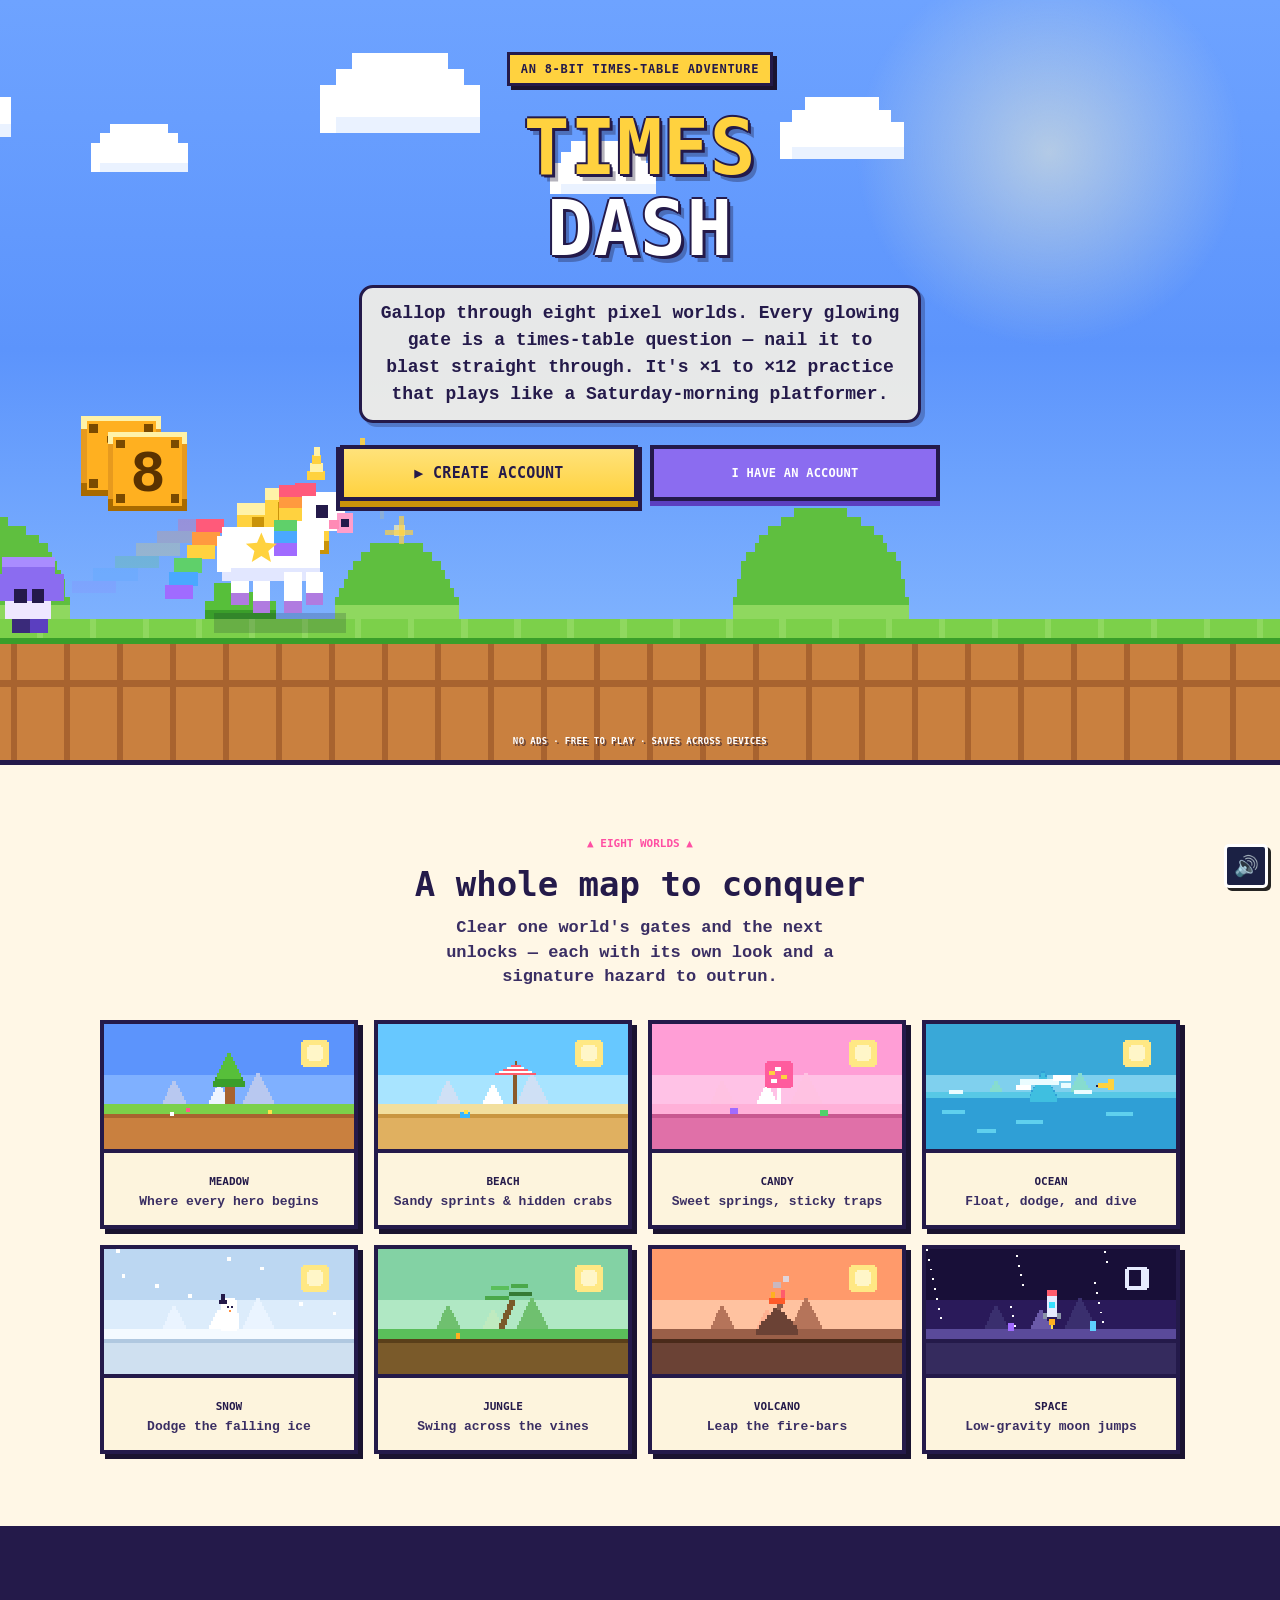
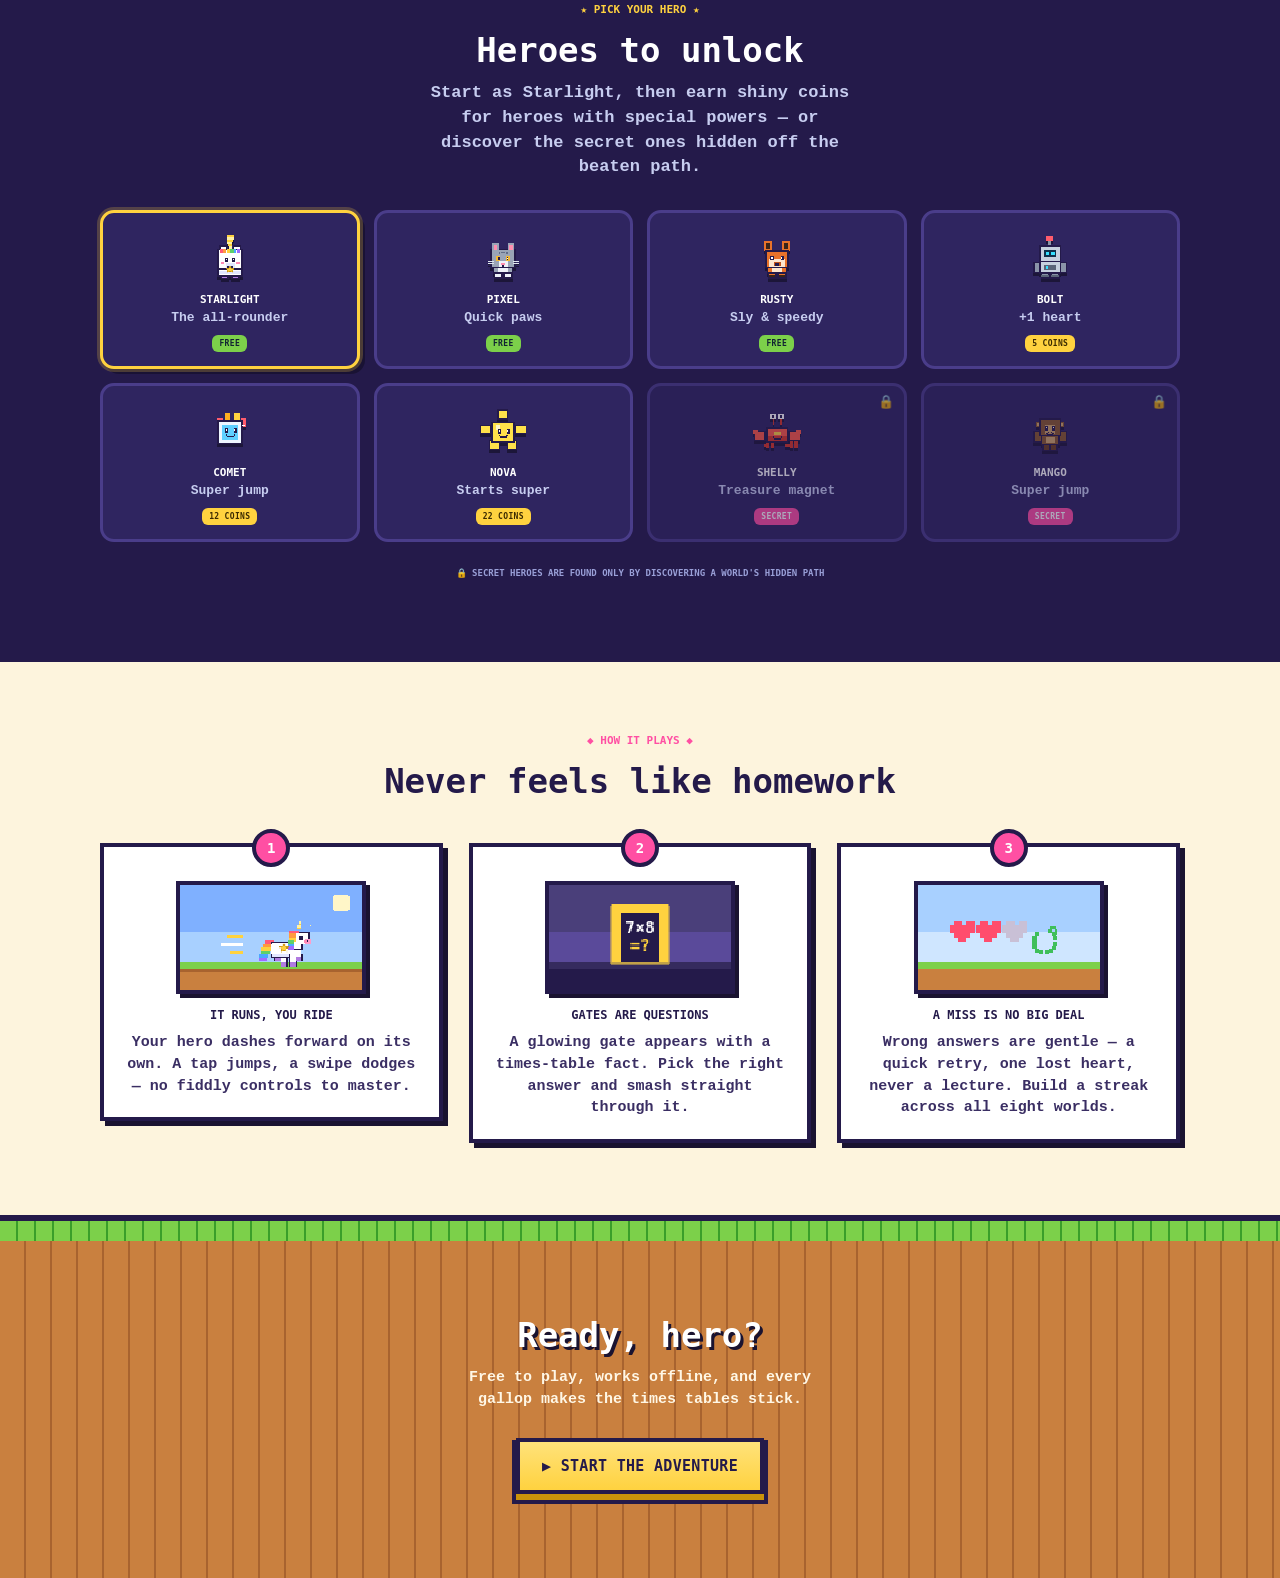
==== commit 086a0603: "Deploy tth-v101: password-recovery redirect_to origin Co-Authored-By: Claude Opus 4.8 <noreply@anthr" ====
--- a/index.html
+++ b/index.html
@@ -16,7 +16,7 @@
   <link rel="apple-touch-icon" href="icons/apple-touch-icon.png" />
   <link rel="icon" href="icons/icon-192.png" />
 
-  <link rel="stylesheet" href="css/styles.css?v=33543551787990099" />
+  <link rel="stylesheet" href="css/styles.css?v=eac1ff51787992697" />
 </head>
 <body>
   <div id="app">
@@ -639,6 +639,6 @@
     <button id="sound-toggle" class="sound-toggle" aria-label="Toggle sound">🔊</button>
   </div>
 
-  <script src="js/app.js?v=33543551787990099"></script>
+  <script src="js/app.js?v=eac1ff51787992697"></script>
 </body>
 </html>
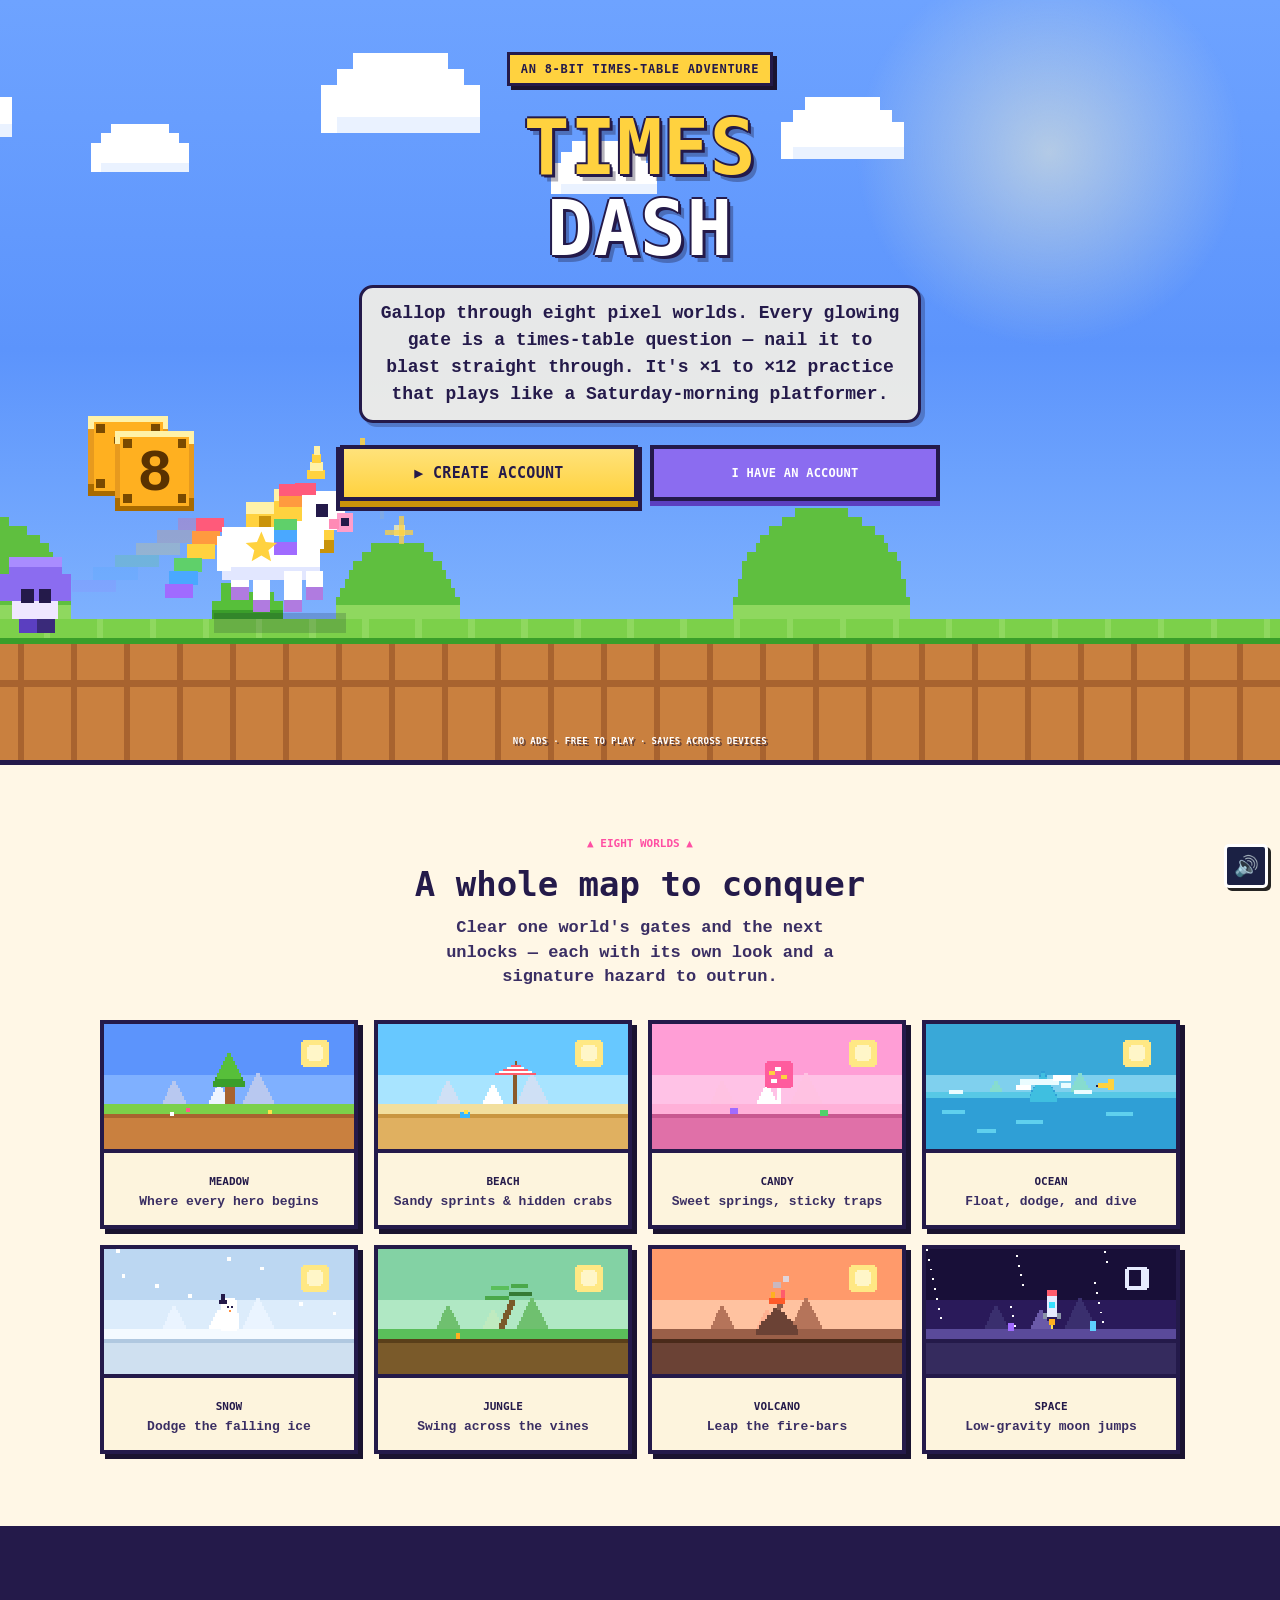
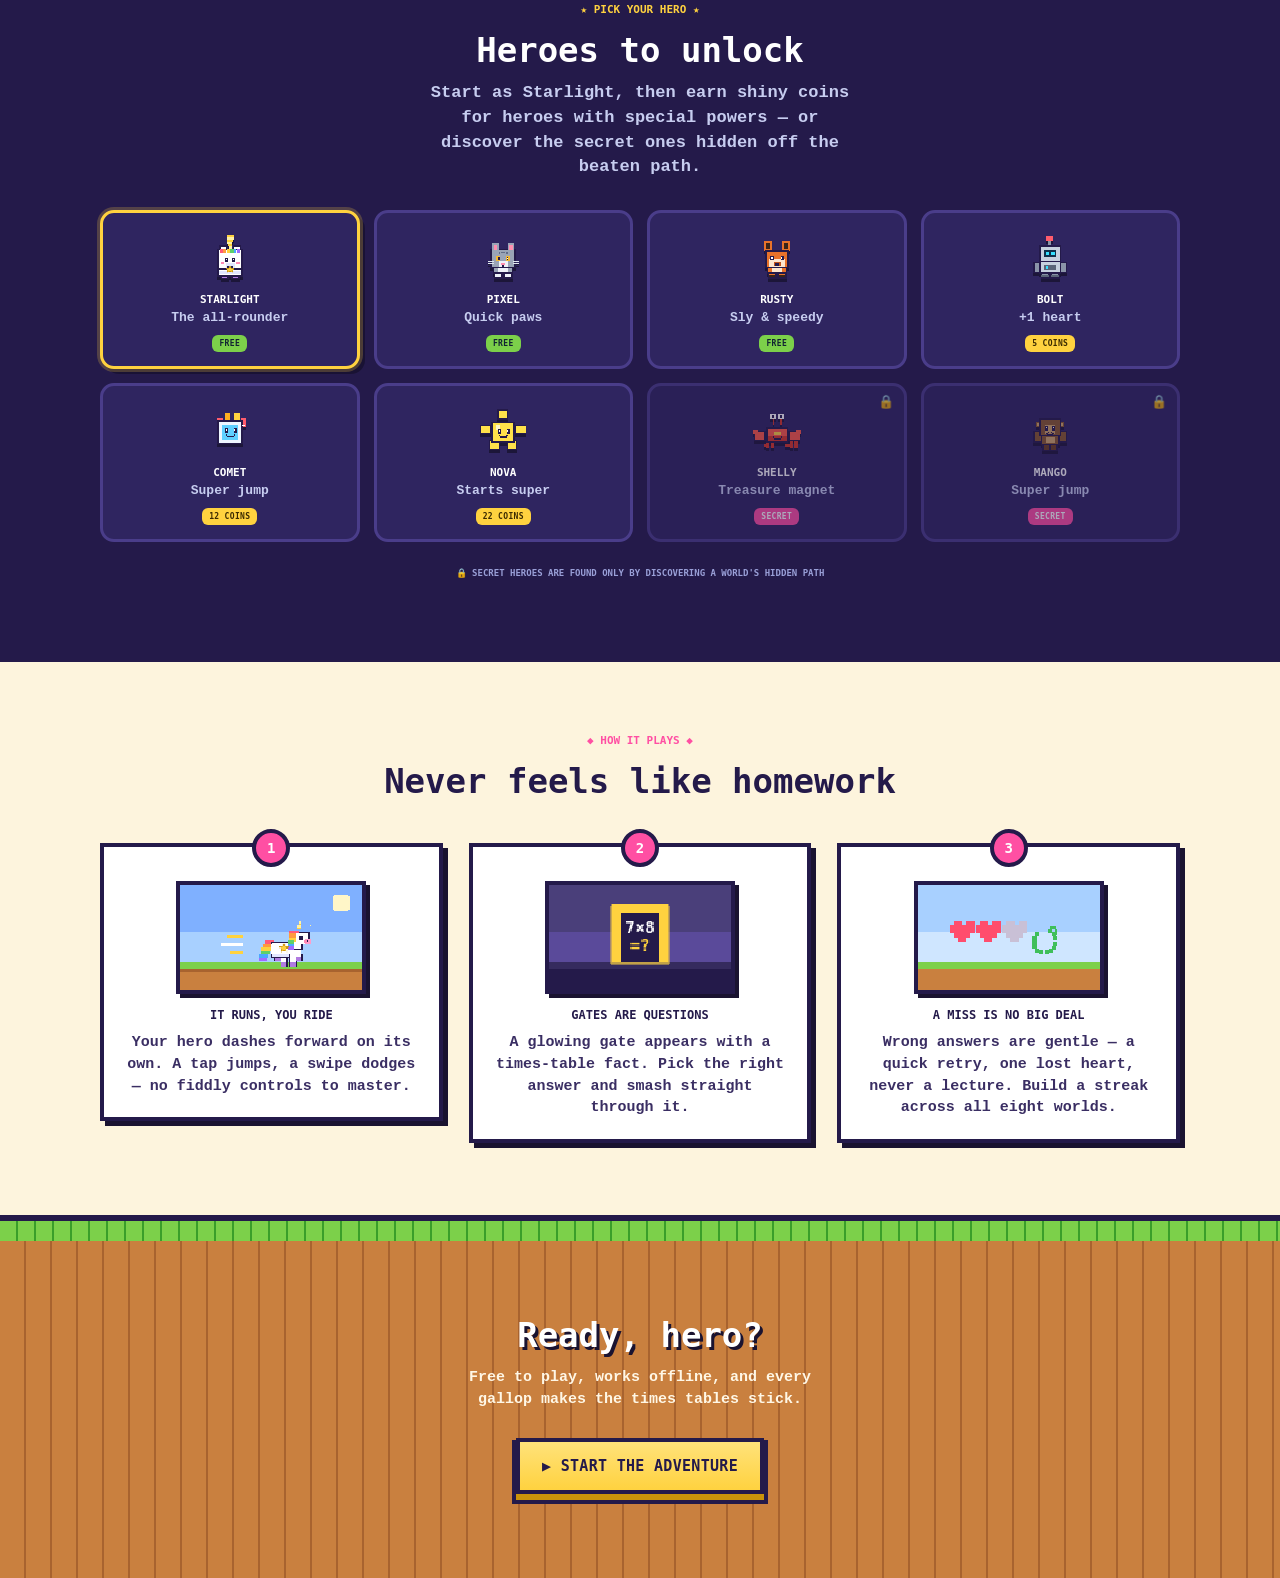
==== commit 78e45767: "Deploy tth-v102: admin email -> mario.azzi@gmail.com Co-Authored-By: Claude Opus 4.8 <noreply@anthro" ====
--- a/index.html
+++ b/index.html
@@ -16,7 +16,7 @@
   <link rel="apple-touch-icon" href="icons/apple-touch-icon.png" />
   <link rel="icon" href="icons/icon-192.png" />
 
-  <link rel="stylesheet" href="css/styles.css?v=eac1ff51787992697" />
+  <link rel="stylesheet" href="css/styles.css?v=086a0601787993469" />
 </head>
 <body>
   <div id="app">
@@ -639,6 +639,6 @@
     <button id="sound-toggle" class="sound-toggle" aria-label="Toggle sound">🔊</button>
   </div>
 
-  <script src="js/app.js?v=eac1ff51787992697"></script>
+  <script src="js/app.js?v=086a0601787993469"></script>
 </body>
 </html>
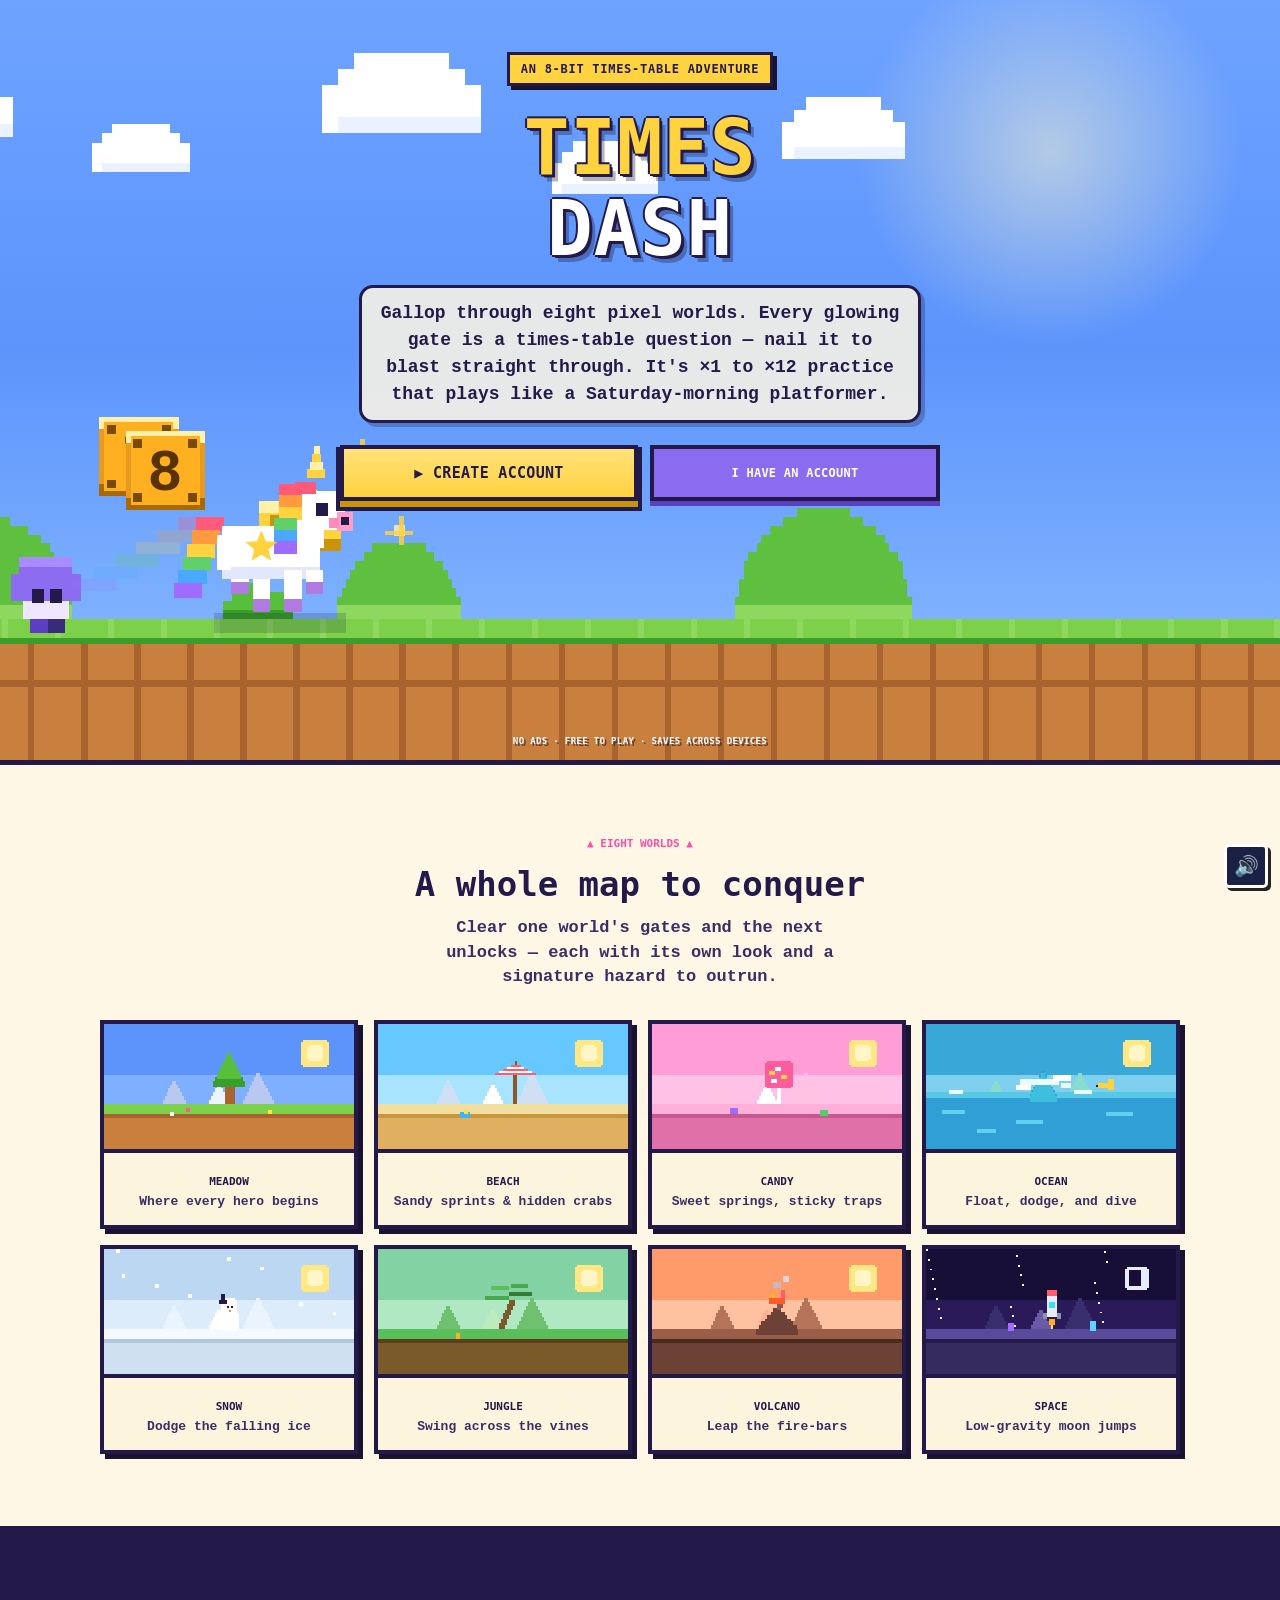
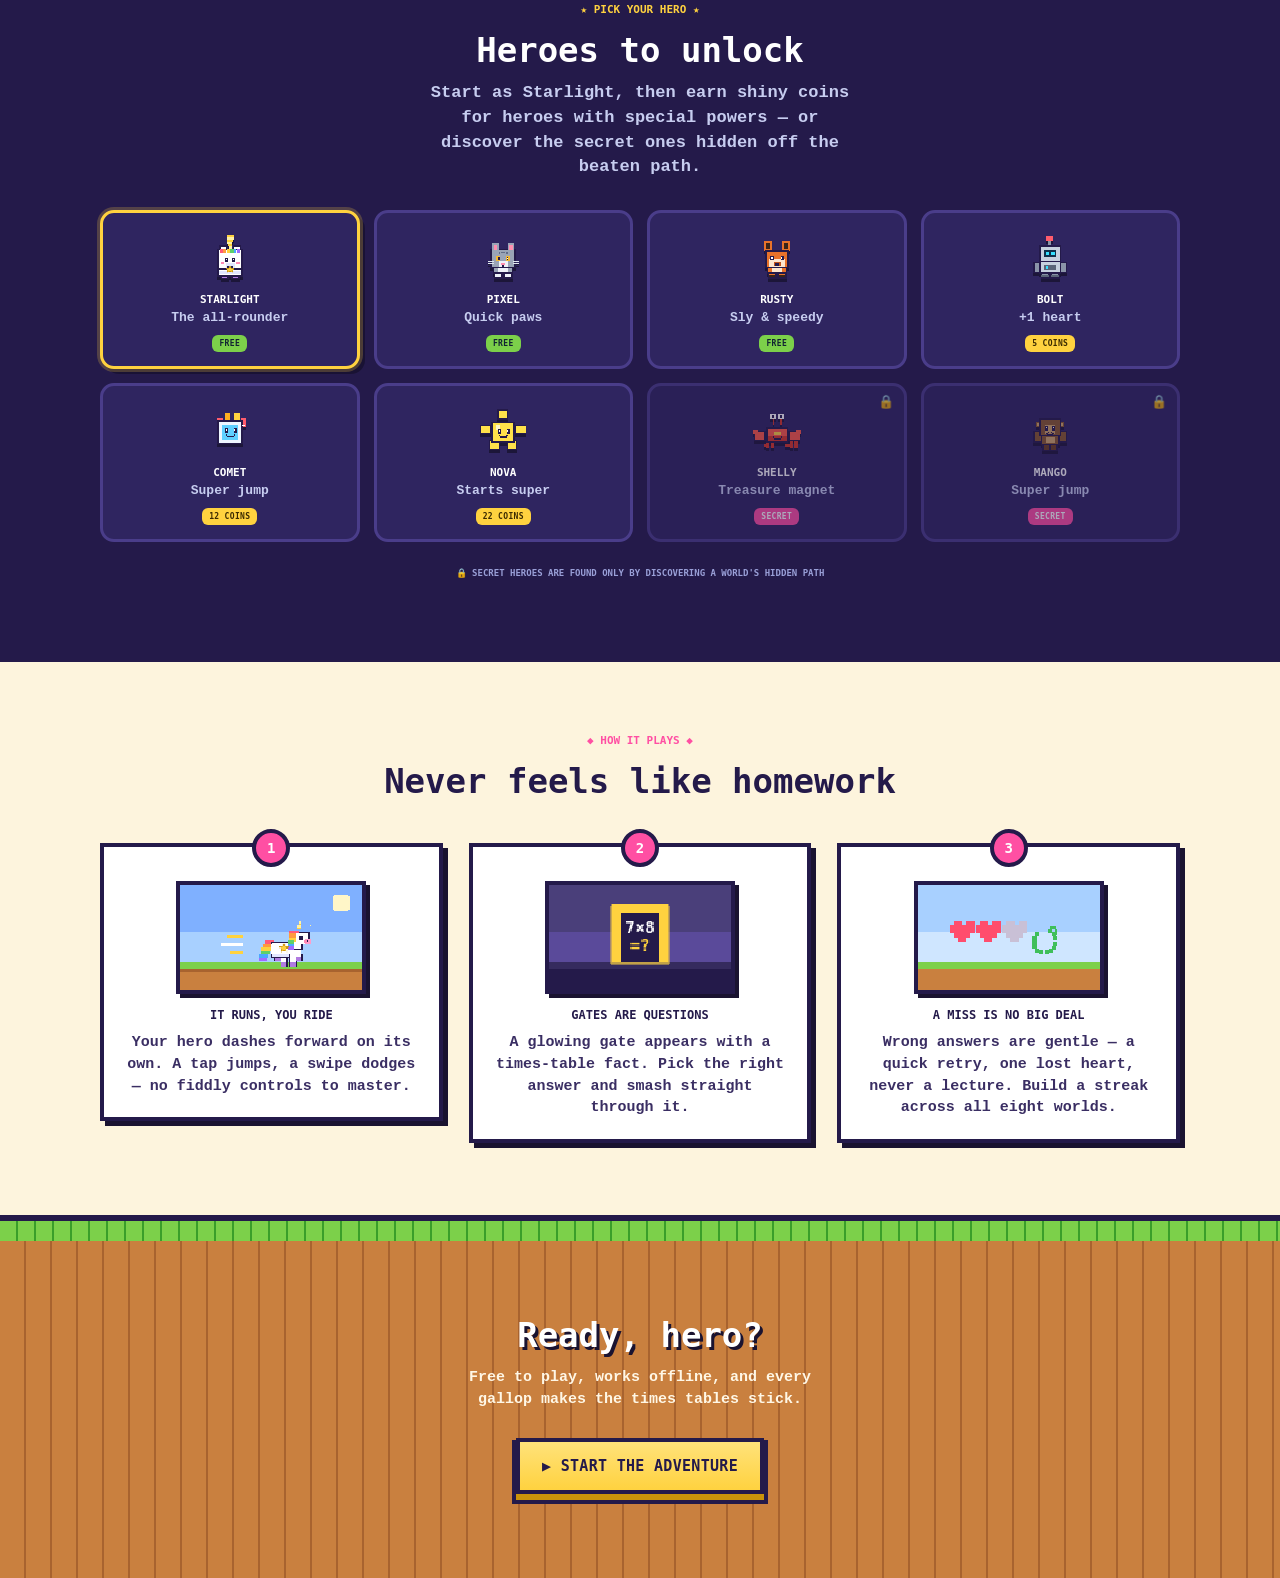
==== commit bf648fcb: "Deploy tth-v103: seamless signup (auto-login after auto-confirm) Co-Authored-By: Claude Opus 4.8 <no" ====
--- a/index.html
+++ b/index.html
@@ -16,7 +16,7 @@
   <link rel="apple-touch-icon" href="icons/apple-touch-icon.png" />
   <link rel="icon" href="icons/icon-192.png" />
 
-  <link rel="stylesheet" href="css/styles.css?v=086a0601787993469" />
+  <link rel="stylesheet" href="css/styles.css?v=78e45761787993860" />
 </head>
 <body>
   <div id="app">
@@ -639,6 +639,6 @@
     <button id="sound-toggle" class="sound-toggle" aria-label="Toggle sound">🔊</button>
   </div>
 
-  <script src="js/app.js?v=086a0601787993469"></script>
+  <script src="js/app.js?v=78e45761787993860"></script>
 </body>
 </html>
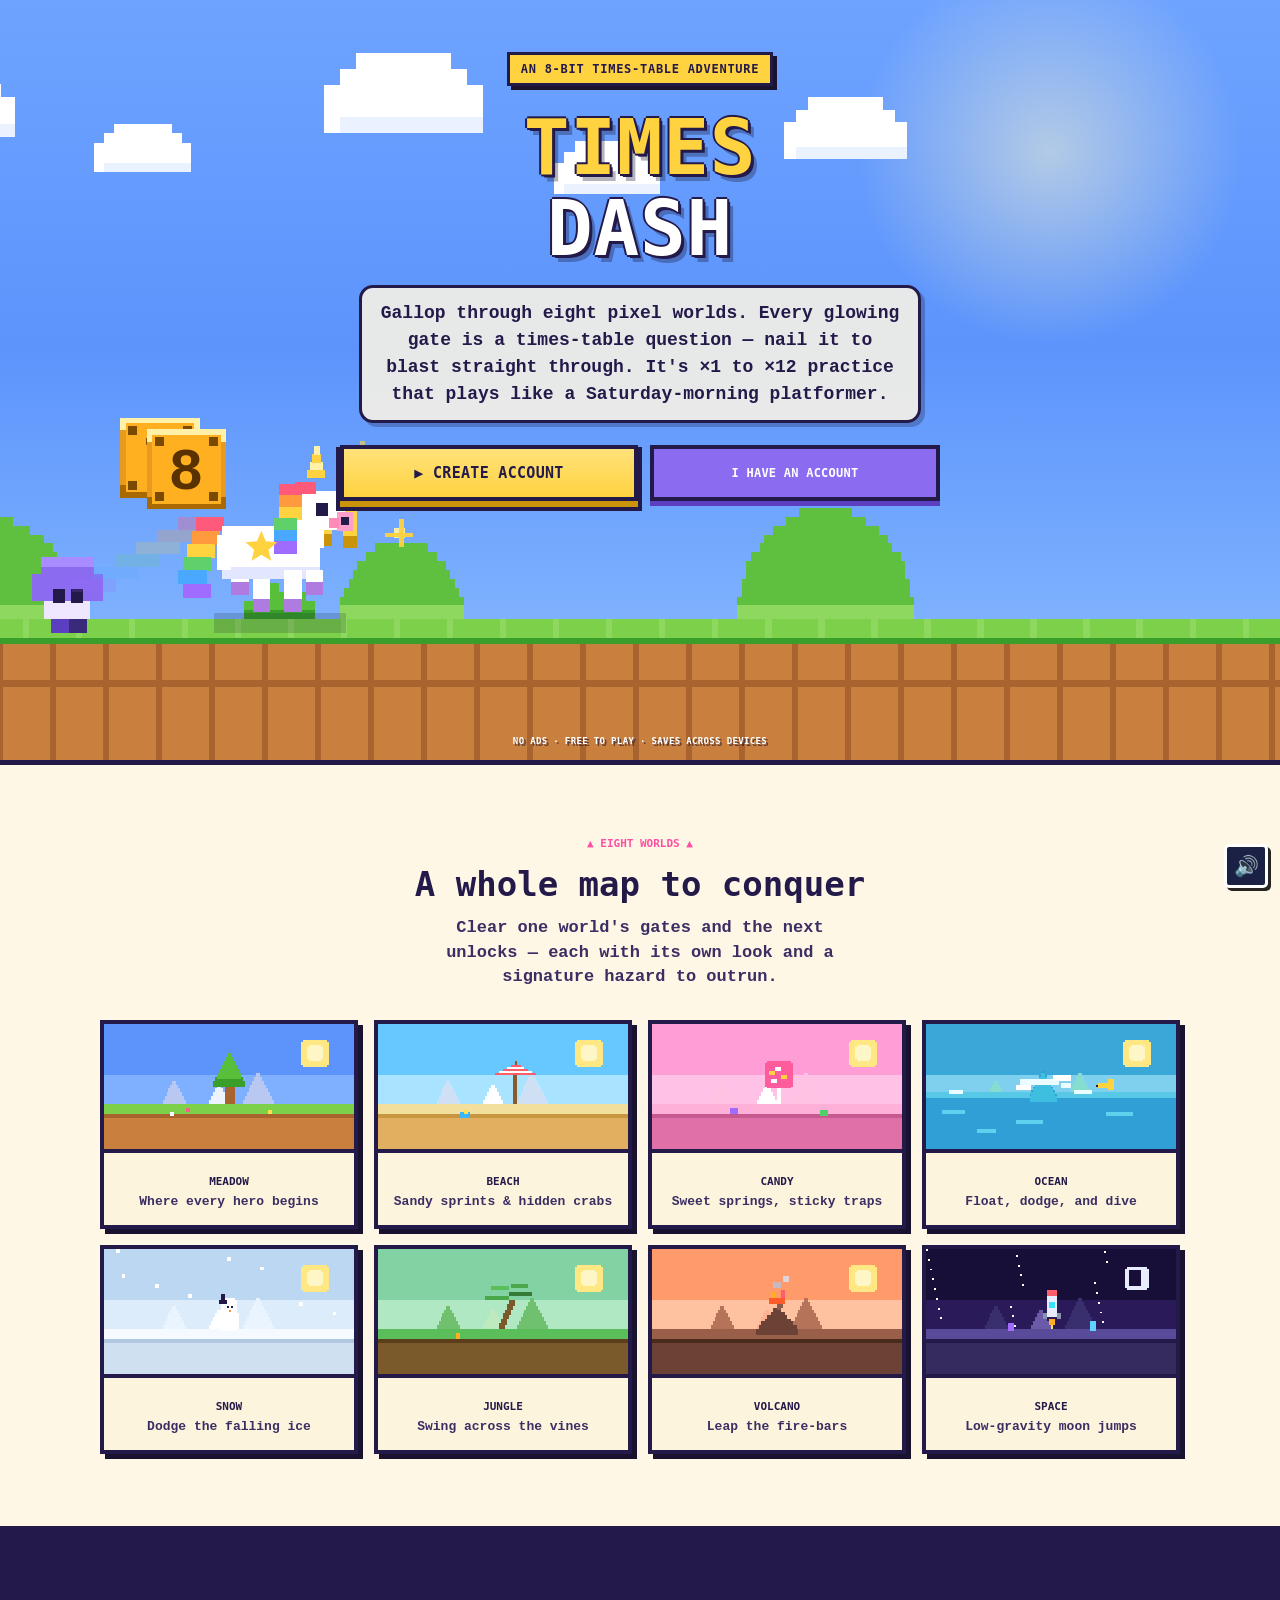
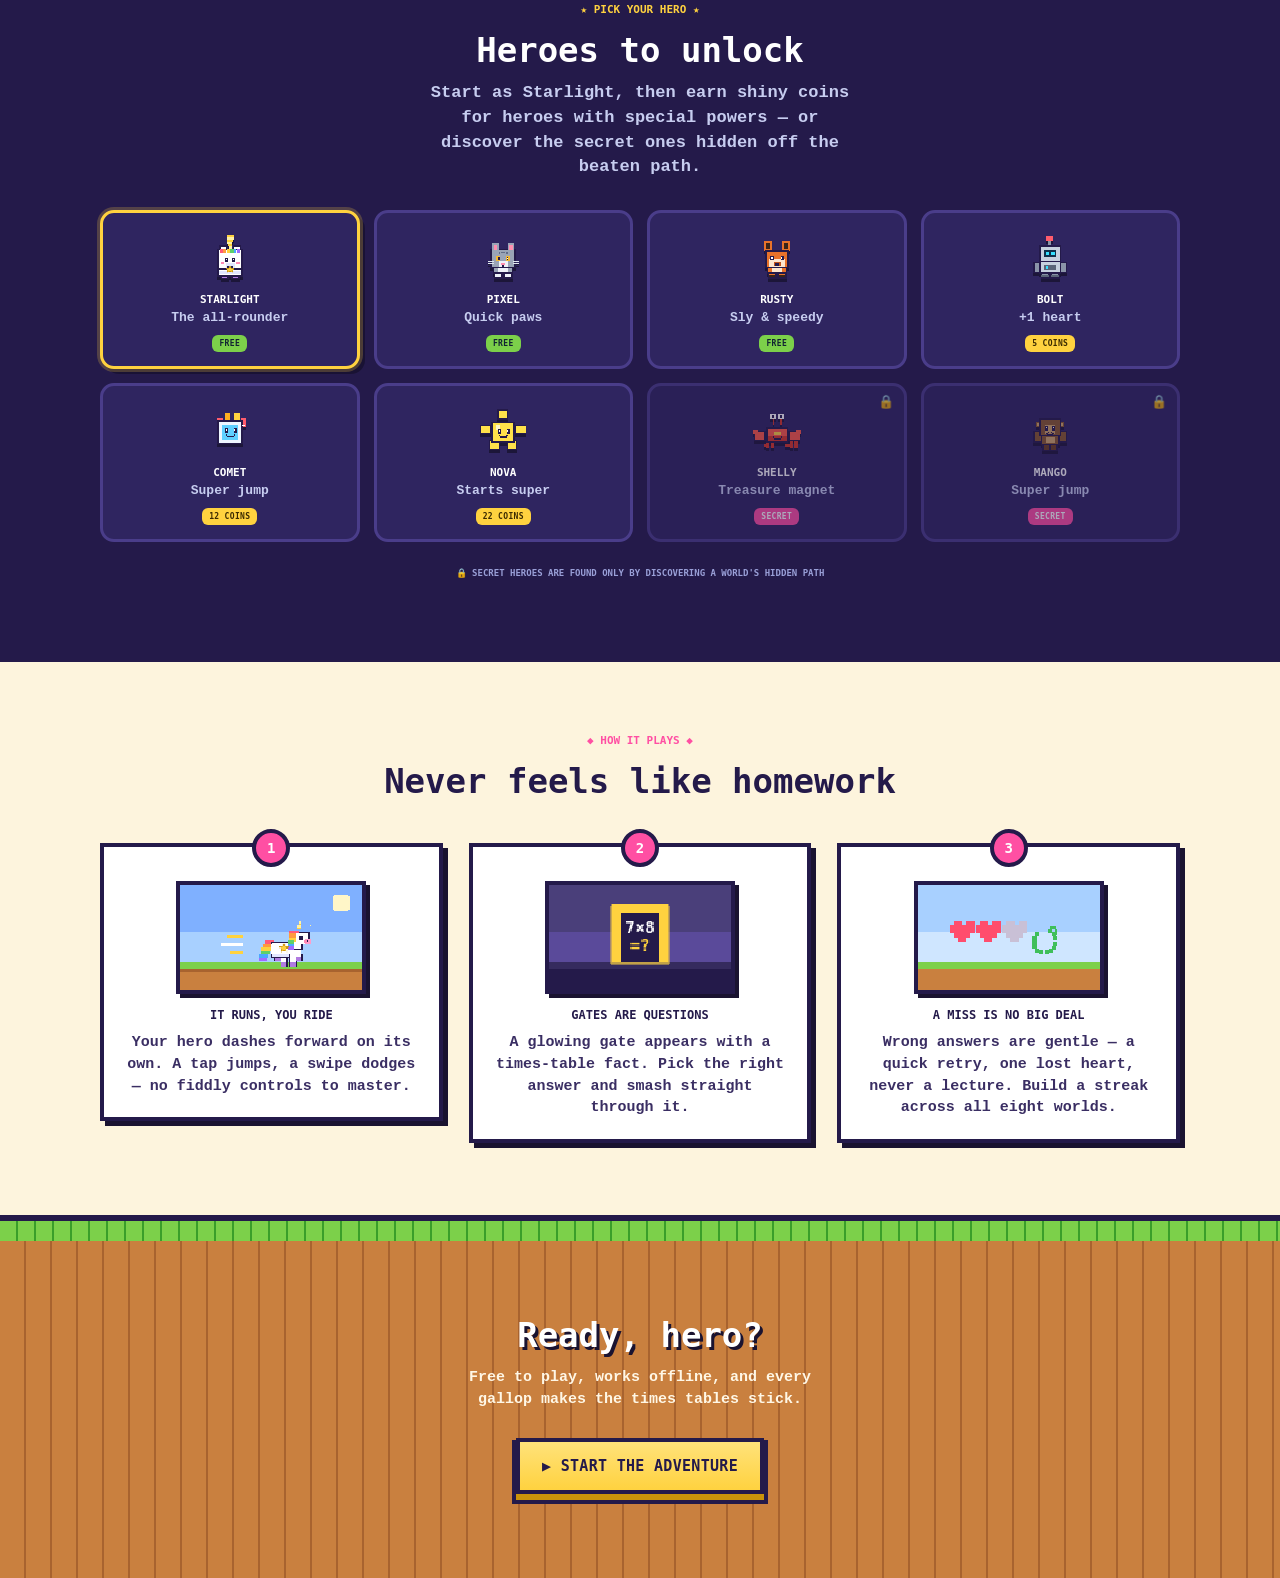
==== commit f9490d9e: "Remove the Heroes button (it opened the old canvas map) The home's "Heroes" chip was the last entry " ====
--- a/index.html
+++ b/index.html
@@ -16,7 +16,7 @@
   <link rel="apple-touch-icon" href="icons/apple-touch-icon.png" />
   <link rel="icon" href="icons/icon-192.png" />
 
-  <link rel="stylesheet" href="css/styles.css?v=78e45761787993860" />
+  <link rel="stylesheet" href="css/styles.css" />
 </head>
 <body>
   <div id="app">
@@ -260,7 +260,6 @@
               </button>
             </div>
             <div class="ql-secondary">
-              <button class="ql-schip" id="ql-heroes"><span class="ql-schip__ic">🦄</span> HEROES</button>
               <button class="ql-schip" data-go="parent"><span class="ql-schip__ic">🔒</span> GROWN-UPS</button>
               <button class="ql-schip" data-go="feedback"><span class="ql-schip__ic">💬</span> FEEDBACK</button>
             </div>
@@ -639,6 +638,6 @@
     <button id="sound-toggle" class="sound-toggle" aria-label="Toggle sound">🔊</button>
   </div>
 
-  <script src="js/app.js?v=78e45761787993860"></script>
+  <script src="js/app.js"></script>
 </body>
 </html>
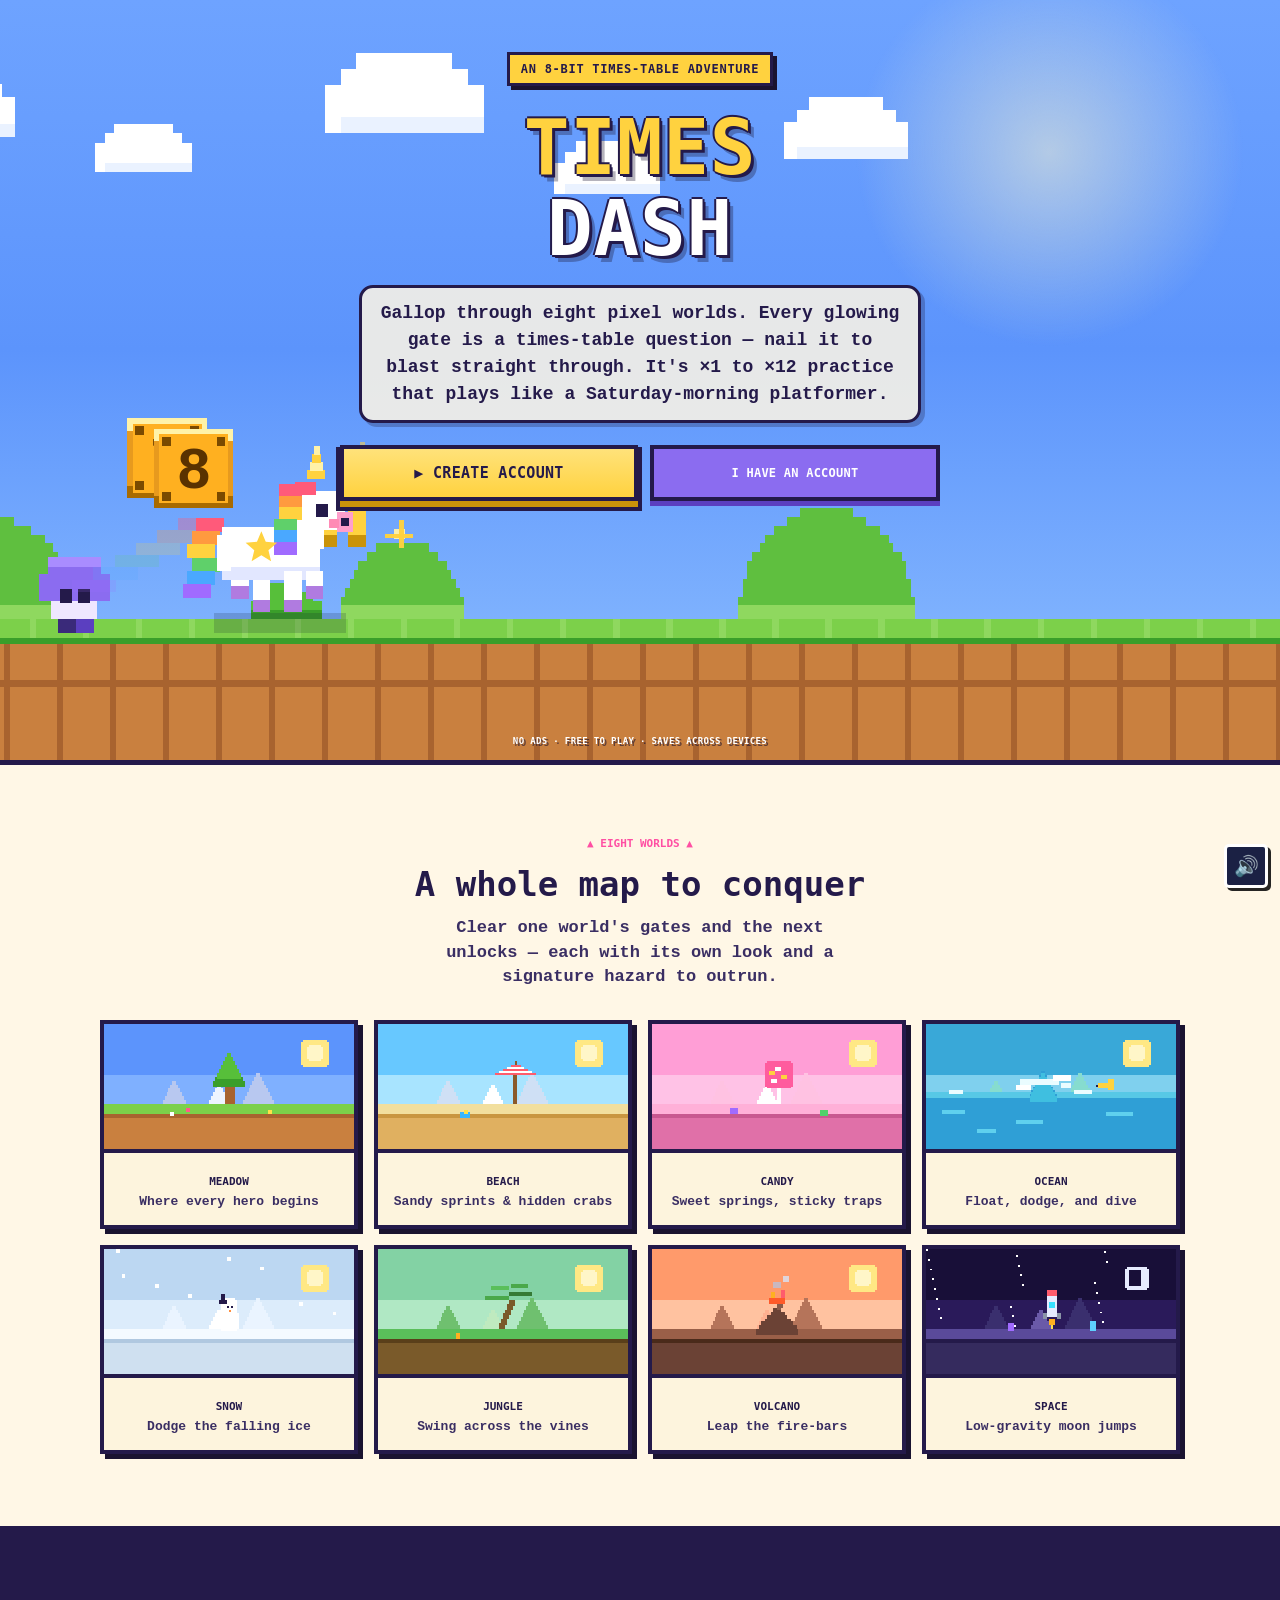
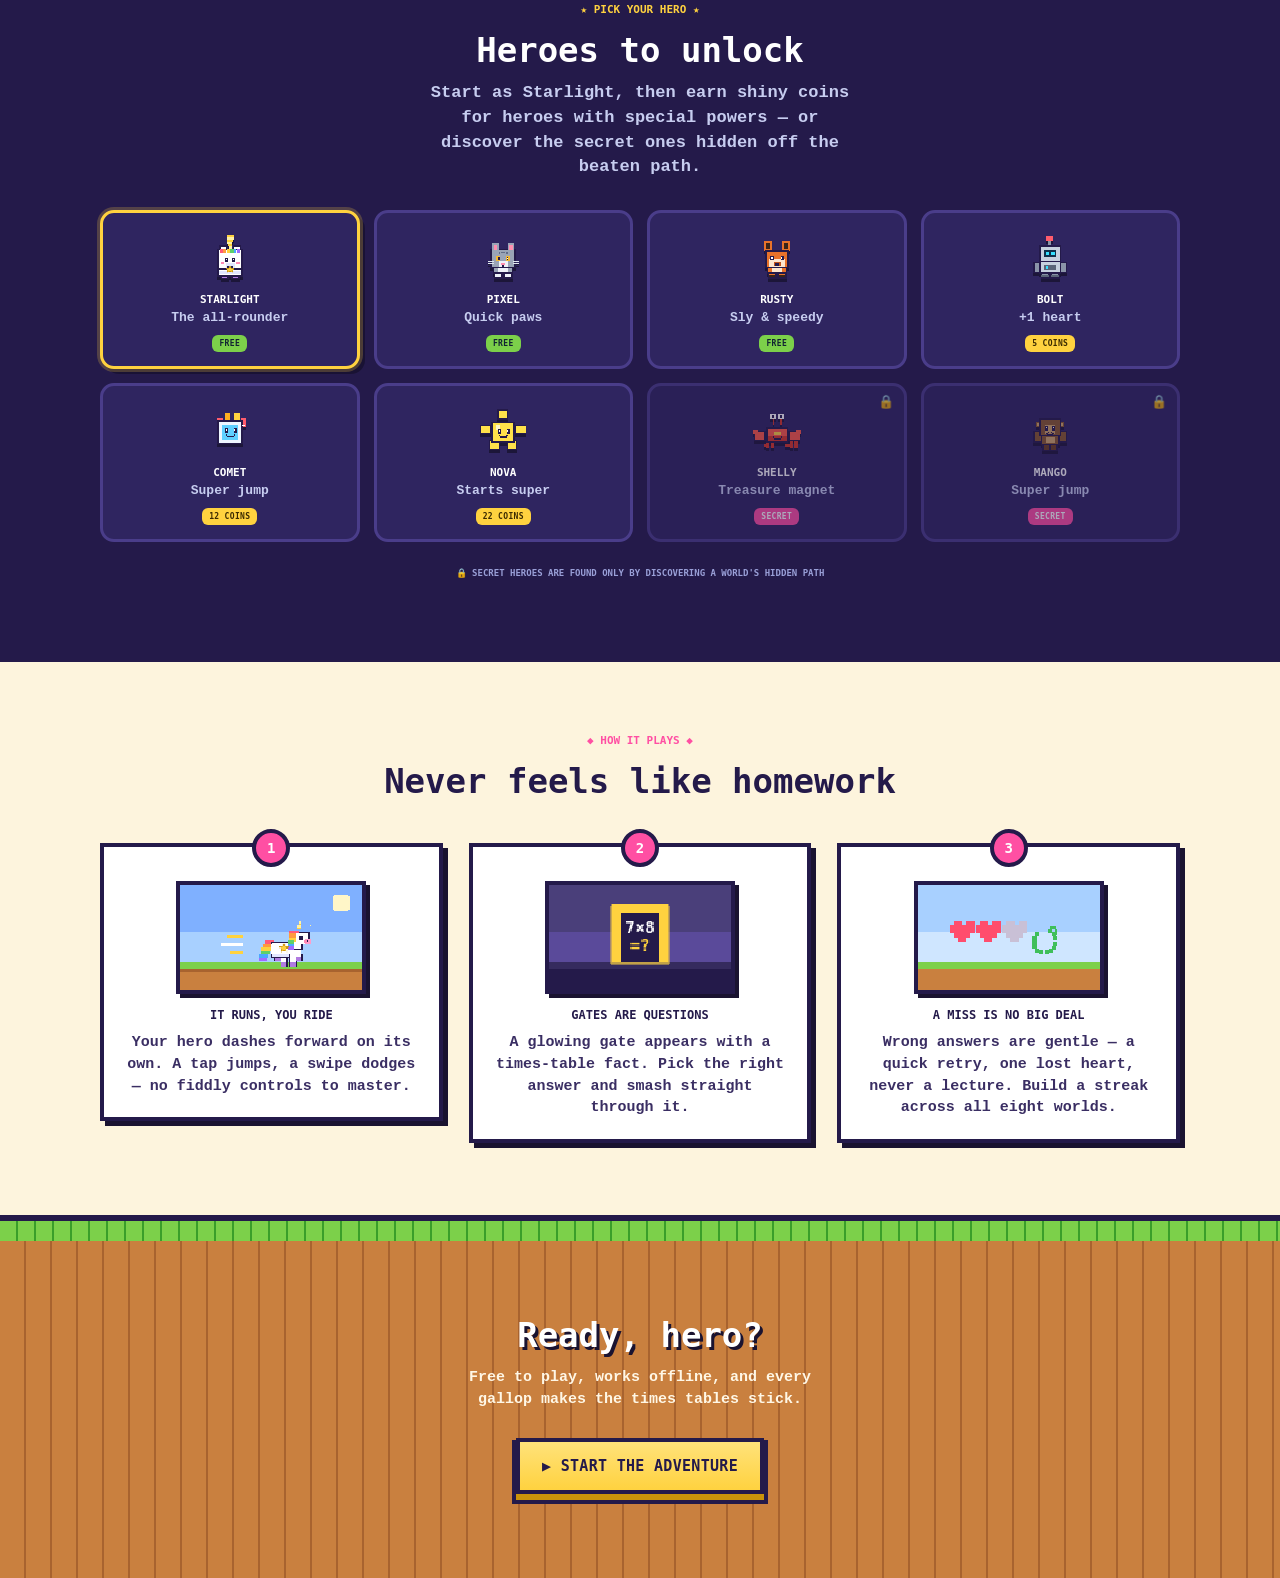
==== commit b7b57a37: "Deploy tth-v104: remove Heroes button (old map entry) Co-Authored-By: Claude Opus 4.8 <noreply@anthr" ====
--- a/index.html
+++ b/index.html
@@ -16,7 +16,7 @@
   <link rel="apple-touch-icon" href="icons/apple-touch-icon.png" />
   <link rel="icon" href="icons/icon-192.png" />
 
-  <link rel="stylesheet" href="css/styles.css" />
+  <link rel="stylesheet" href="css/styles.css?v=bf648fc1787993927" />
 </head>
 <body>
   <div id="app">
@@ -638,6 +638,6 @@
     <button id="sound-toggle" class="sound-toggle" aria-label="Toggle sound">🔊</button>
   </div>
 
-  <script src="js/app.js"></script>
+  <script src="js/app.js?v=bf648fc1787993927"></script>
 </body>
 </html>
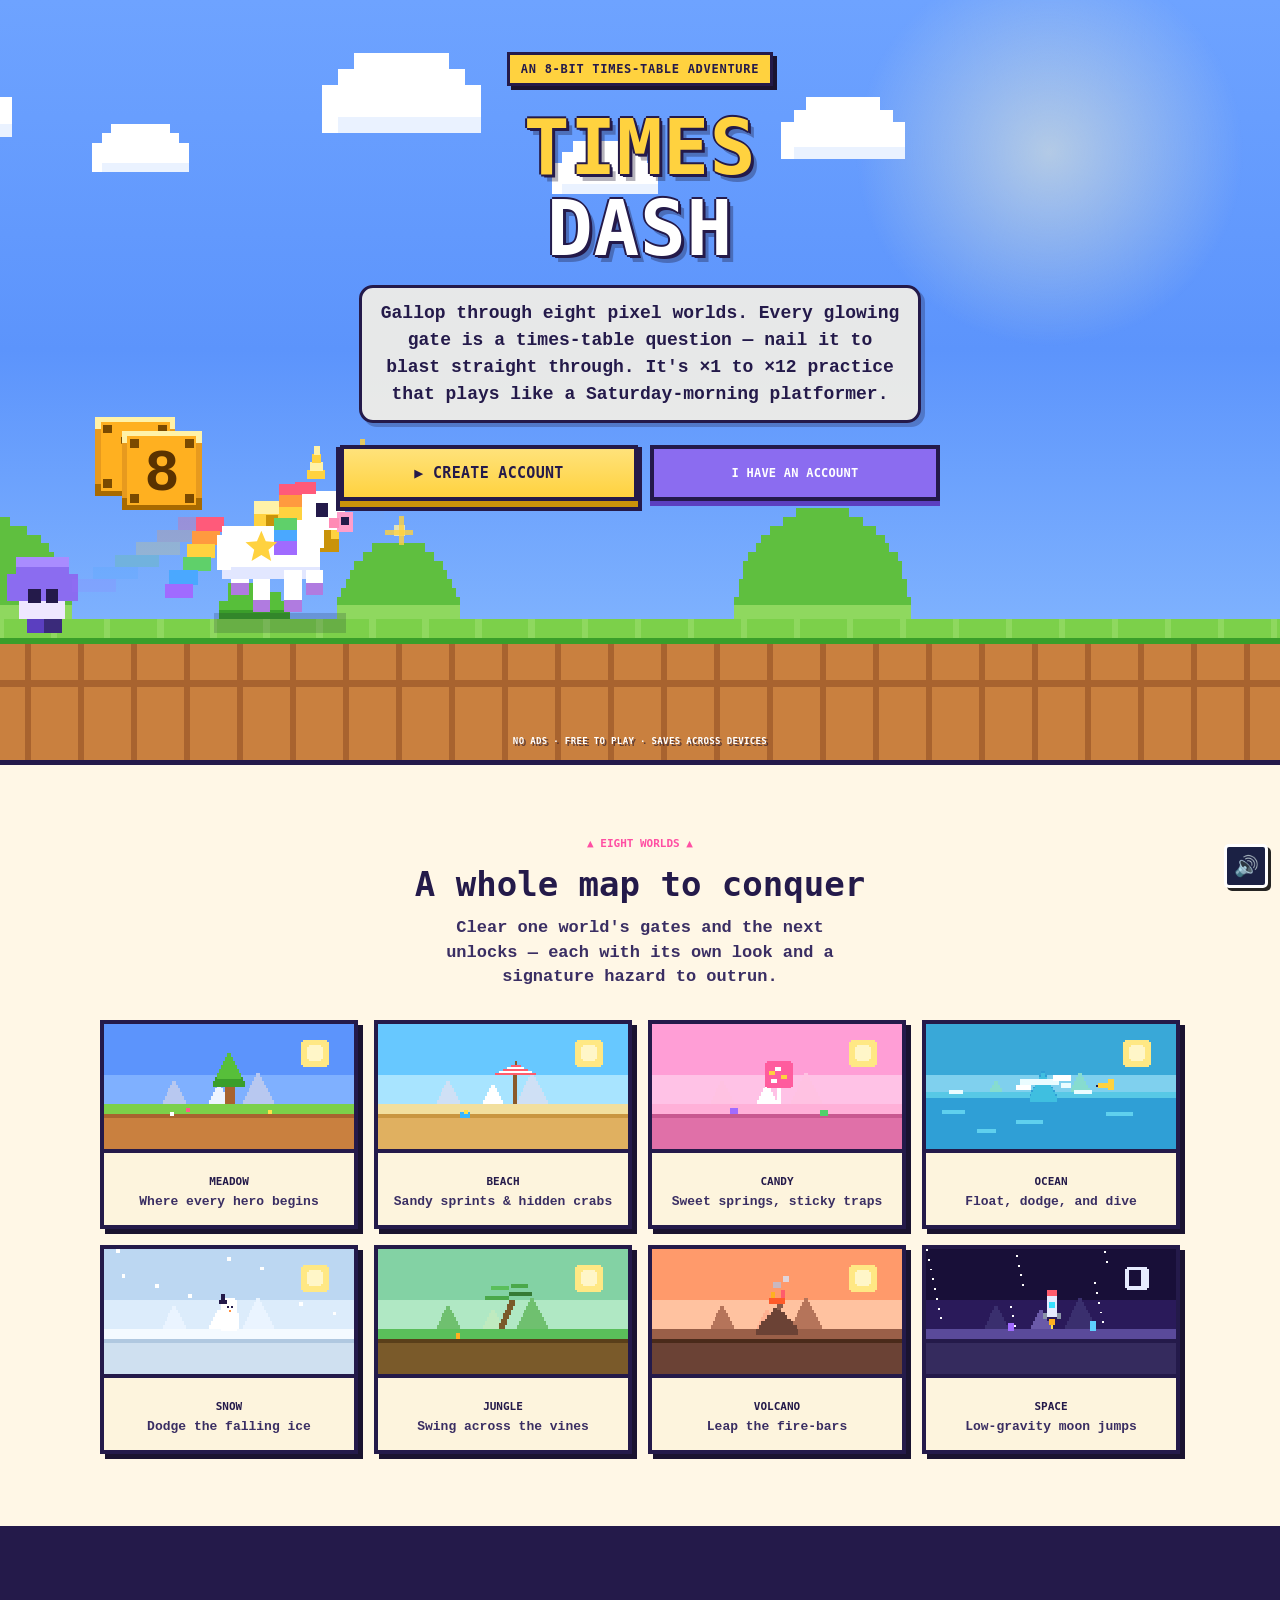
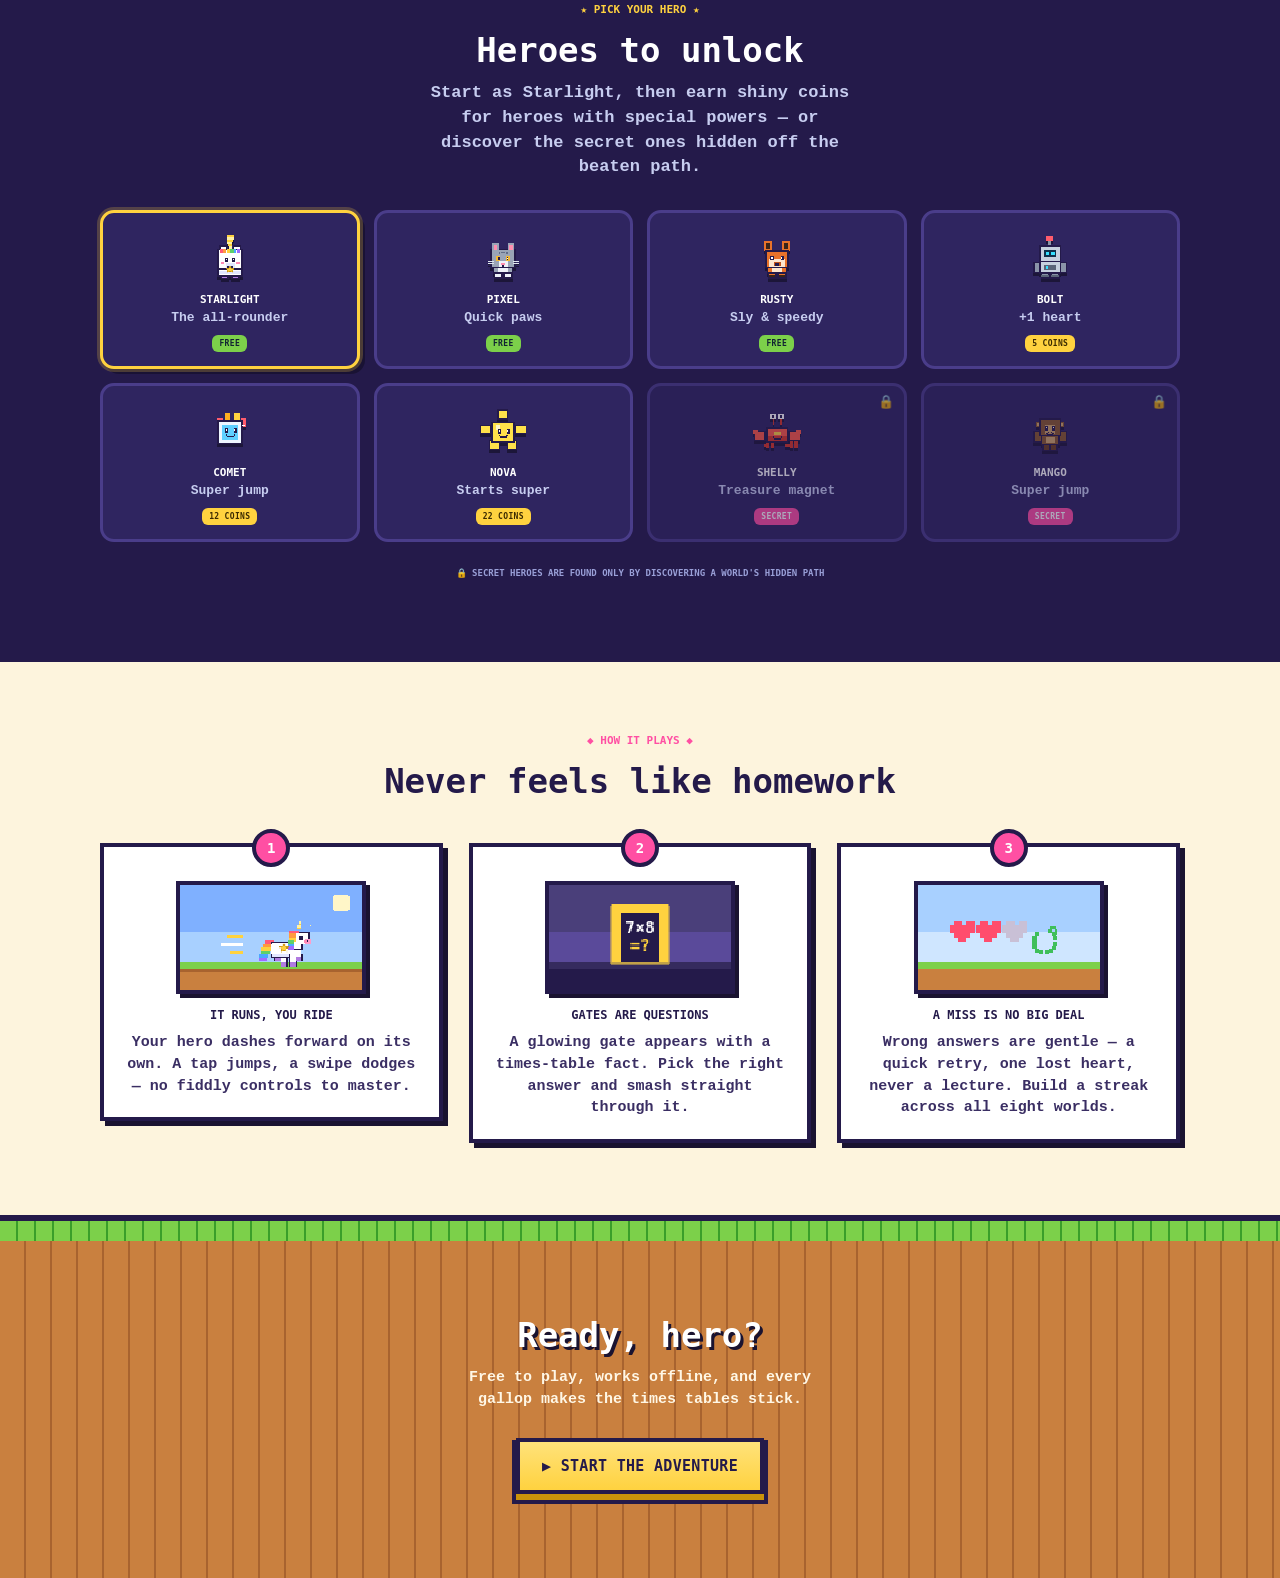
==== commit 3fa360b9: "New hero picker screen + network-first service worker - Add a styled Heroes screen (data-screen="her" ====
--- a/index.html
+++ b/index.html
@@ -16,7 +16,7 @@
   <link rel="apple-touch-icon" href="icons/apple-touch-icon.png" />
   <link rel="icon" href="icons/icon-192.png" />
 
-  <link rel="stylesheet" href="css/styles.css?v=bf648fc1787993927" />
+  <link rel="stylesheet" href="css/styles.css" />
 </head>
 <body>
   <div id="app">
@@ -260,6 +260,7 @@
               </button>
             </div>
             <div class="ql-secondary">
+              <button class="ql-schip" data-go="heroes"><span class="ql-schip__ic">🦄</span> HEROES</button>
               <button class="ql-schip" data-go="parent"><span class="ql-schip__ic">🔒</span> GROWN-UPS</button>
               <button class="ql-schip" data-go="feedback"><span class="ql-schip__ic">💬</span> FEEDBACK</button>
             </div>
@@ -464,6 +465,23 @@
     </section>
 
     <!-- ============ PARENT REPORT (gated) ============ -->
+    <!-- ============ HEROES ============ -->
+    <section class="screen screen--heroes" data-screen="heroes">
+      <div class="topbar">
+        <button class="btn-back" data-go="home" aria-label="Back home">‹</button>
+        <h2 class="topbar__title">Heroes</h2><div class="topbar__spacer"></div>
+      </div>
+      <div class="heroes-wrap">
+        <div class="heroes-head">
+          <p class="heroes-lead">Tap a hero to wear it</p>
+          <span class="heroes-gems"><canvas data-pix="gem" data-s="2" aria-hidden="true"></canvas><b id="heroes-gemN">0</b></span>
+        </div>
+        <p class="heroes-status" id="heroes-status" role="status" aria-live="polite"></p>
+        <div class="hero-grid" id="heroes-grid"></div>
+        <p class="heroes-foot">Earn purple coins ◆ in the worlds to unlock powered-up heroes. Secret heroes hide behind the warp paths! 🦄</p>
+      </div>
+    </section>
+
     <!-- ============ FEEDBACK ============ -->
     <section class="screen screen--feedback" data-screen="feedback">
       <div class="topbar">
@@ -638,6 +656,6 @@
     <button id="sound-toggle" class="sound-toggle" aria-label="Toggle sound">🔊</button>
   </div>
 
-  <script src="js/app.js?v=bf648fc1787993927"></script>
+  <script src="js/app.js"></script>
 </body>
 </html>
--- a/css/styles.css
+++ b/css/styles.css
@@ -1032,3 +1032,25 @@
   .ql-primary { max-width: 1040px; margin: 0 auto; }
   .ql-secondary { max-width: 1040px; margin-left: auto; margin-right: auto; }
 }
+
+/* ============ heroes picker ============ */
+.screen--heroes .heroes-wrap { max-width: 640px; margin: 0 auto; padding: 8px 16px 44px; }
+.heroes-head { display: flex; align-items: center; justify-content: space-between; margin: 4px 0 8px; }
+.heroes-lead { font-size: 16px; font-weight: 800; color: var(--ink); margin: 0; }
+.heroes-gems { display: flex; align-items: center; gap: 6px; font-weight: 800; color: var(--ink); background: var(--card); border: 2px solid var(--line); border-radius: 999px; padding: 5px 12px; }
+.heroes-gems canvas { width: 16px; height: 16px; image-rendering: pixelated; }
+.heroes-status { min-height: 20px; text-align: center; font-weight: 800; color: var(--brand); margin: 0 0 8px; }
+.heroes-status.flash { animation: heroesFlash .7s; }
+@keyframes heroesFlash { 0%,100% { color: var(--brand); } 30% { color: var(--accent); transform: scale(1.03); } }
+.hero-grid { display: grid; grid-template-columns: repeat(2, minmax(0,1fr)); gap: 12px; }
+@media (min-width: 520px) { .hero-grid { grid-template-columns: repeat(3, minmax(0,1fr)); } }
+.hero-card { position: relative; display: flex; flex-direction: column; align-items: center; gap: 2px; cursor: pointer; font-family: inherit; background: var(--card); border: 2px solid var(--line); border-radius: 16px; padding: 14px 8px 12px; transition: transform .1s, border-color .1s, box-shadow .1s; }
+.hero-card:active { transform: translateY(1px); }
+.hero-card__ava { width: 72px; height: 58px; image-rendering: pixelated; }
+.hero-card__name { font-size: 14px; font-weight: 900; letter-spacing: .04em; color: var(--ink); }
+.hero-card__sub { font-size: 11px; font-weight: 700; color: var(--ink-soft); text-align: center; line-height: 1.25; }
+.hero-card.is-on { border-color: var(--brand); box-shadow: 0 0 0 3px rgba(91,61,240,.18); }
+.hero-card__badge { margin-top: 4px; font-size: 10px; font-weight: 900; letter-spacing: .06em; color: #fff; background: var(--brand); border-radius: 999px; padding: 2px 9px; }
+.hero-card.is-locked { opacity: .74; }
+.hero-card.is-locked .hero-card__sub { color: var(--accent); }
+.heroes-foot { margin-top: 18px; text-align: center; font-size: 12.5px; font-weight: 600; color: var(--ink-soft); line-height: 1.5; }
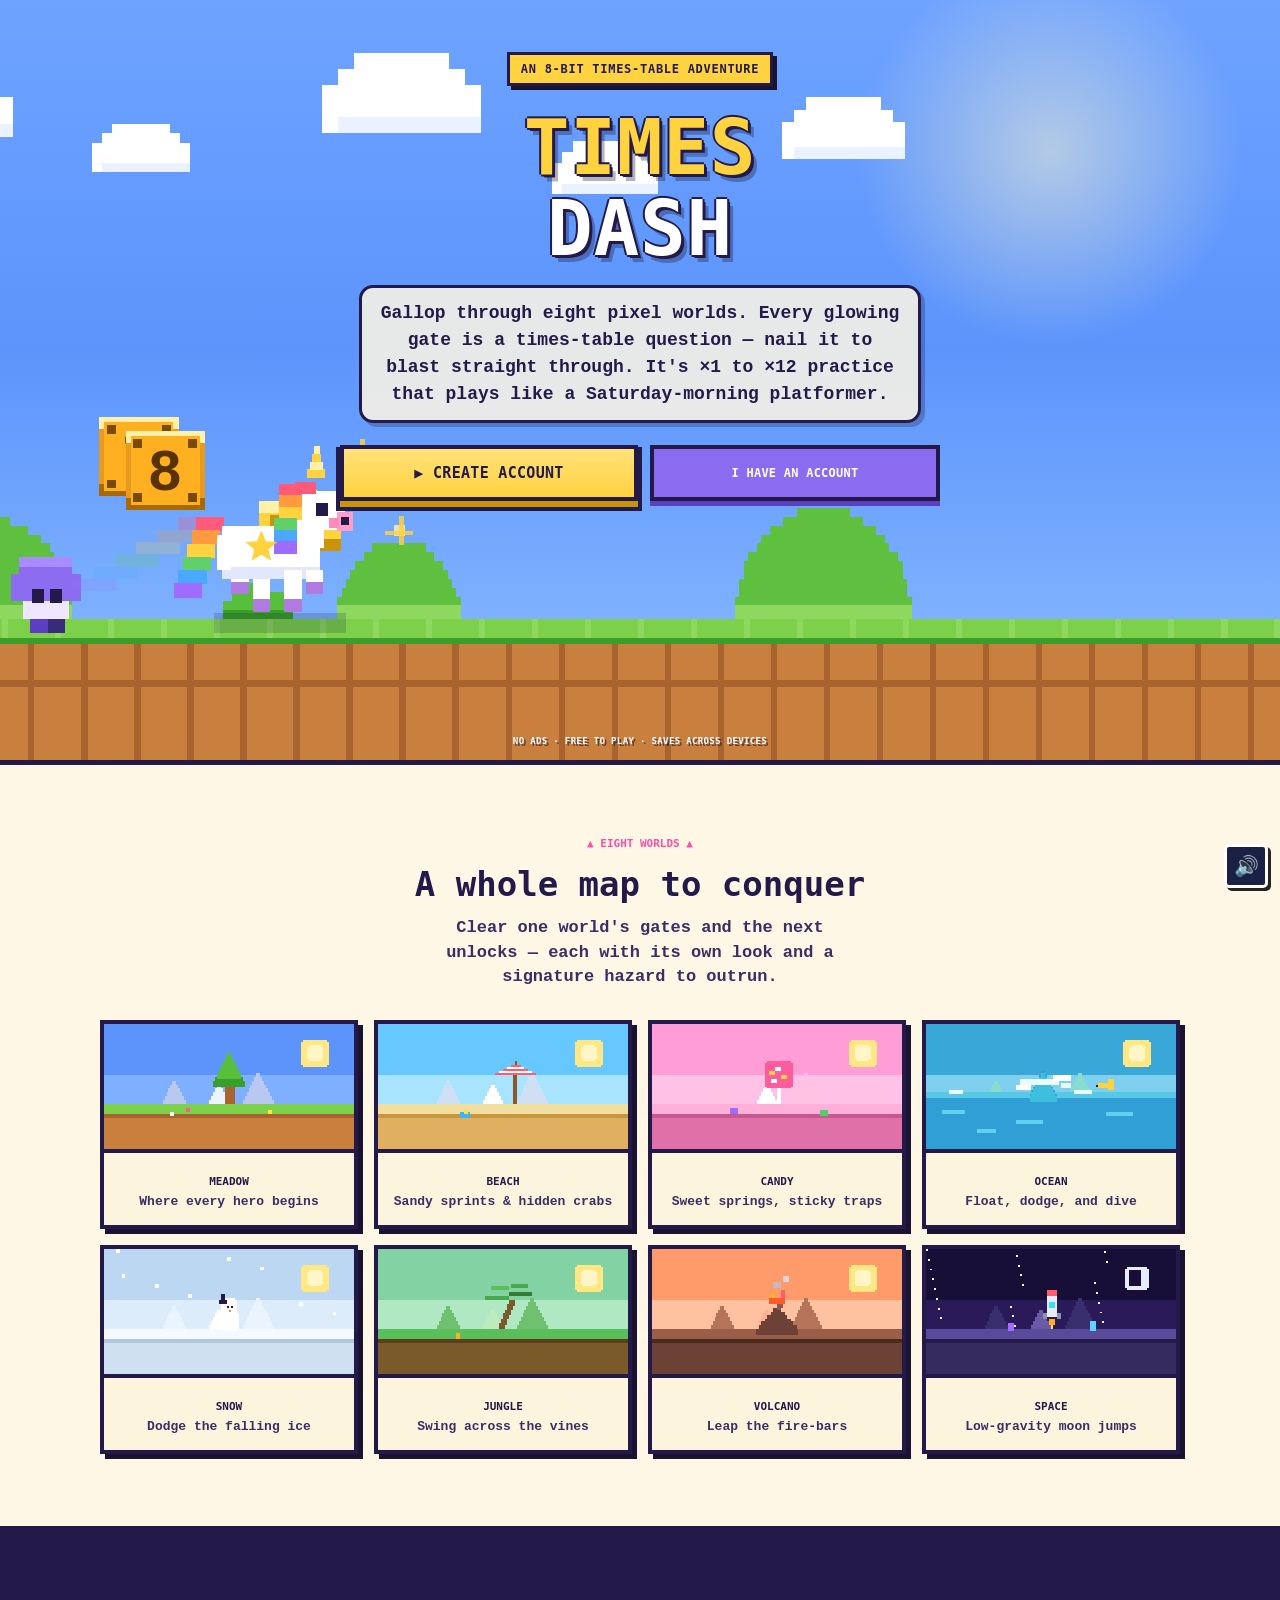
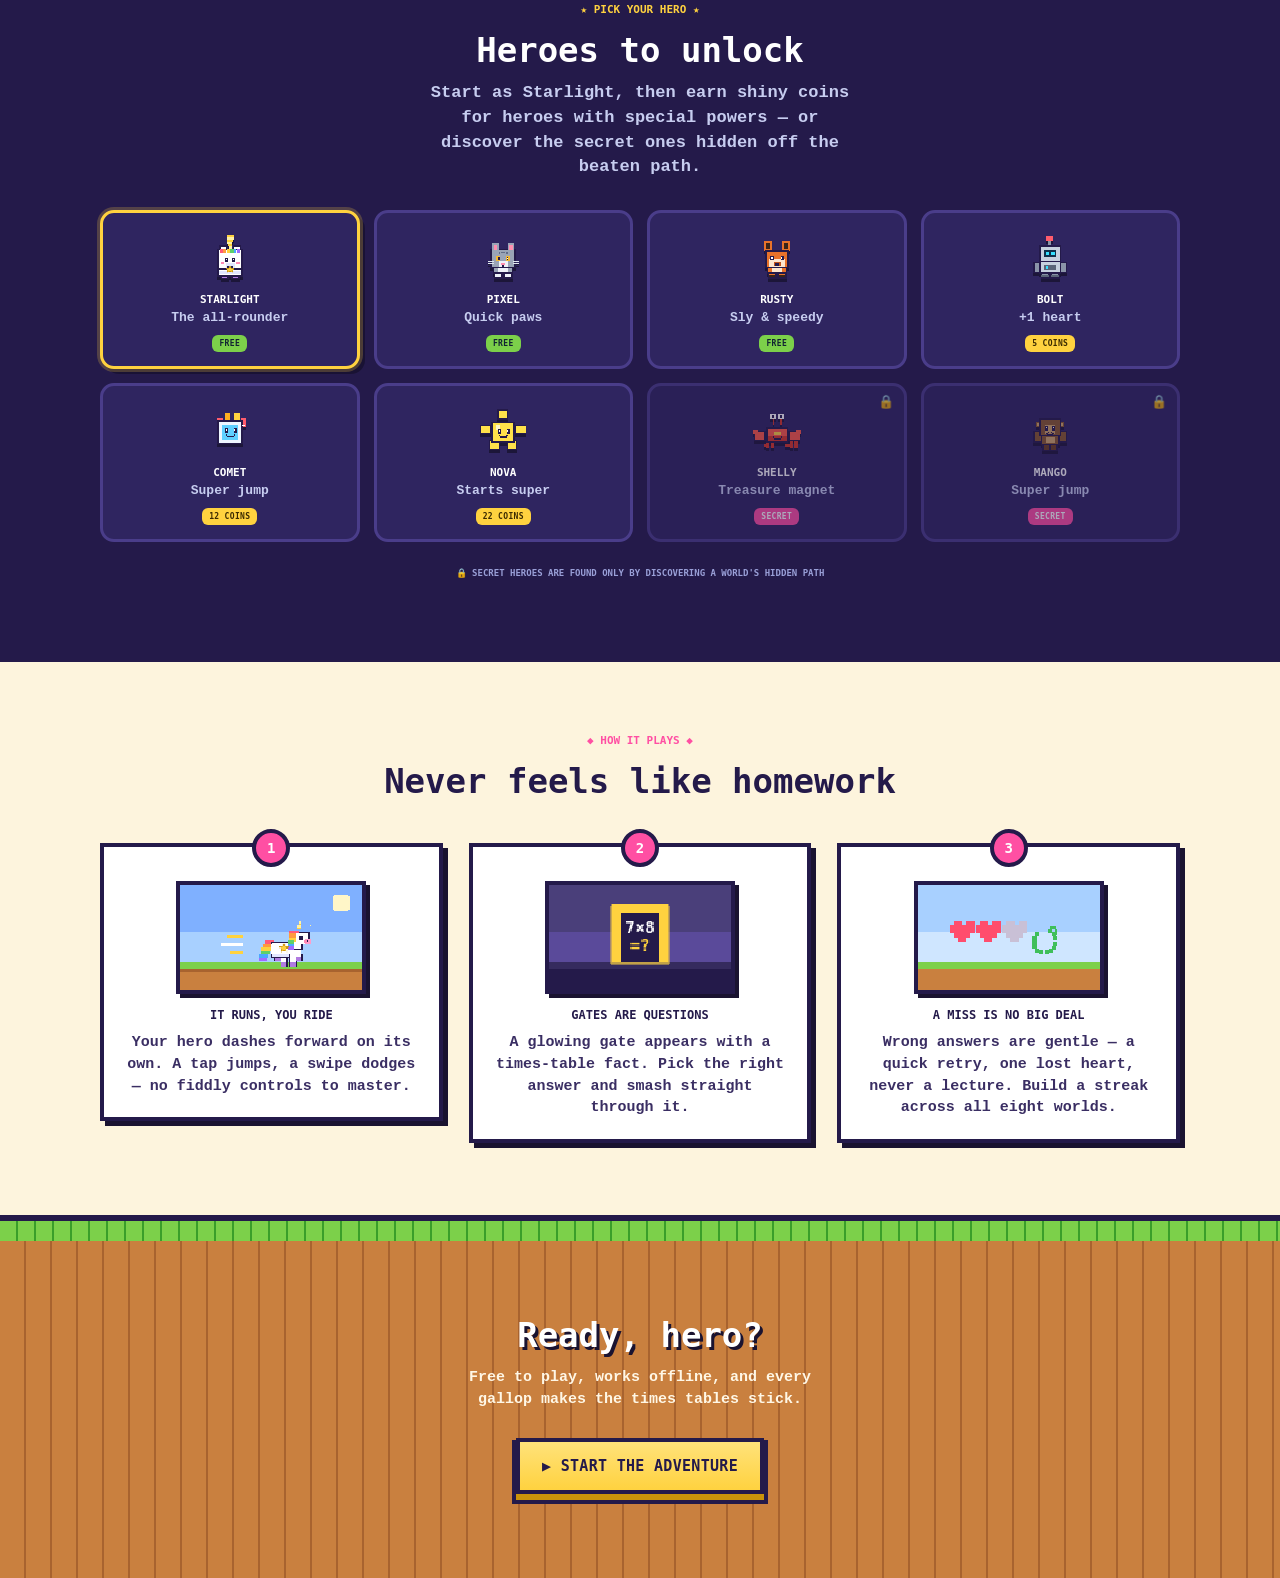
==== commit d3a6b890: "Deploy tth-v105: hero picker screen + network-first service worker Co-Authored-By: Claude Opus 4.8 <" ====
--- a/index.html
+++ b/index.html
@@ -16,7 +16,7 @@
   <link rel="apple-touch-icon" href="icons/apple-touch-icon.png" />
   <link rel="icon" href="icons/icon-192.png" />
 
-  <link rel="stylesheet" href="css/styles.css" />
+  <link rel="stylesheet" href="css/styles.css?v=b7b57a31787994367" />
 </head>
 <body>
   <div id="app">
@@ -656,6 +656,6 @@
     <button id="sound-toggle" class="sound-toggle" aria-label="Toggle sound">🔊</button>
   </div>
 
-  <script src="js/app.js"></script>
+  <script src="js/app.js?v=b7b57a31787994367"></script>
 </body>
 </html>
